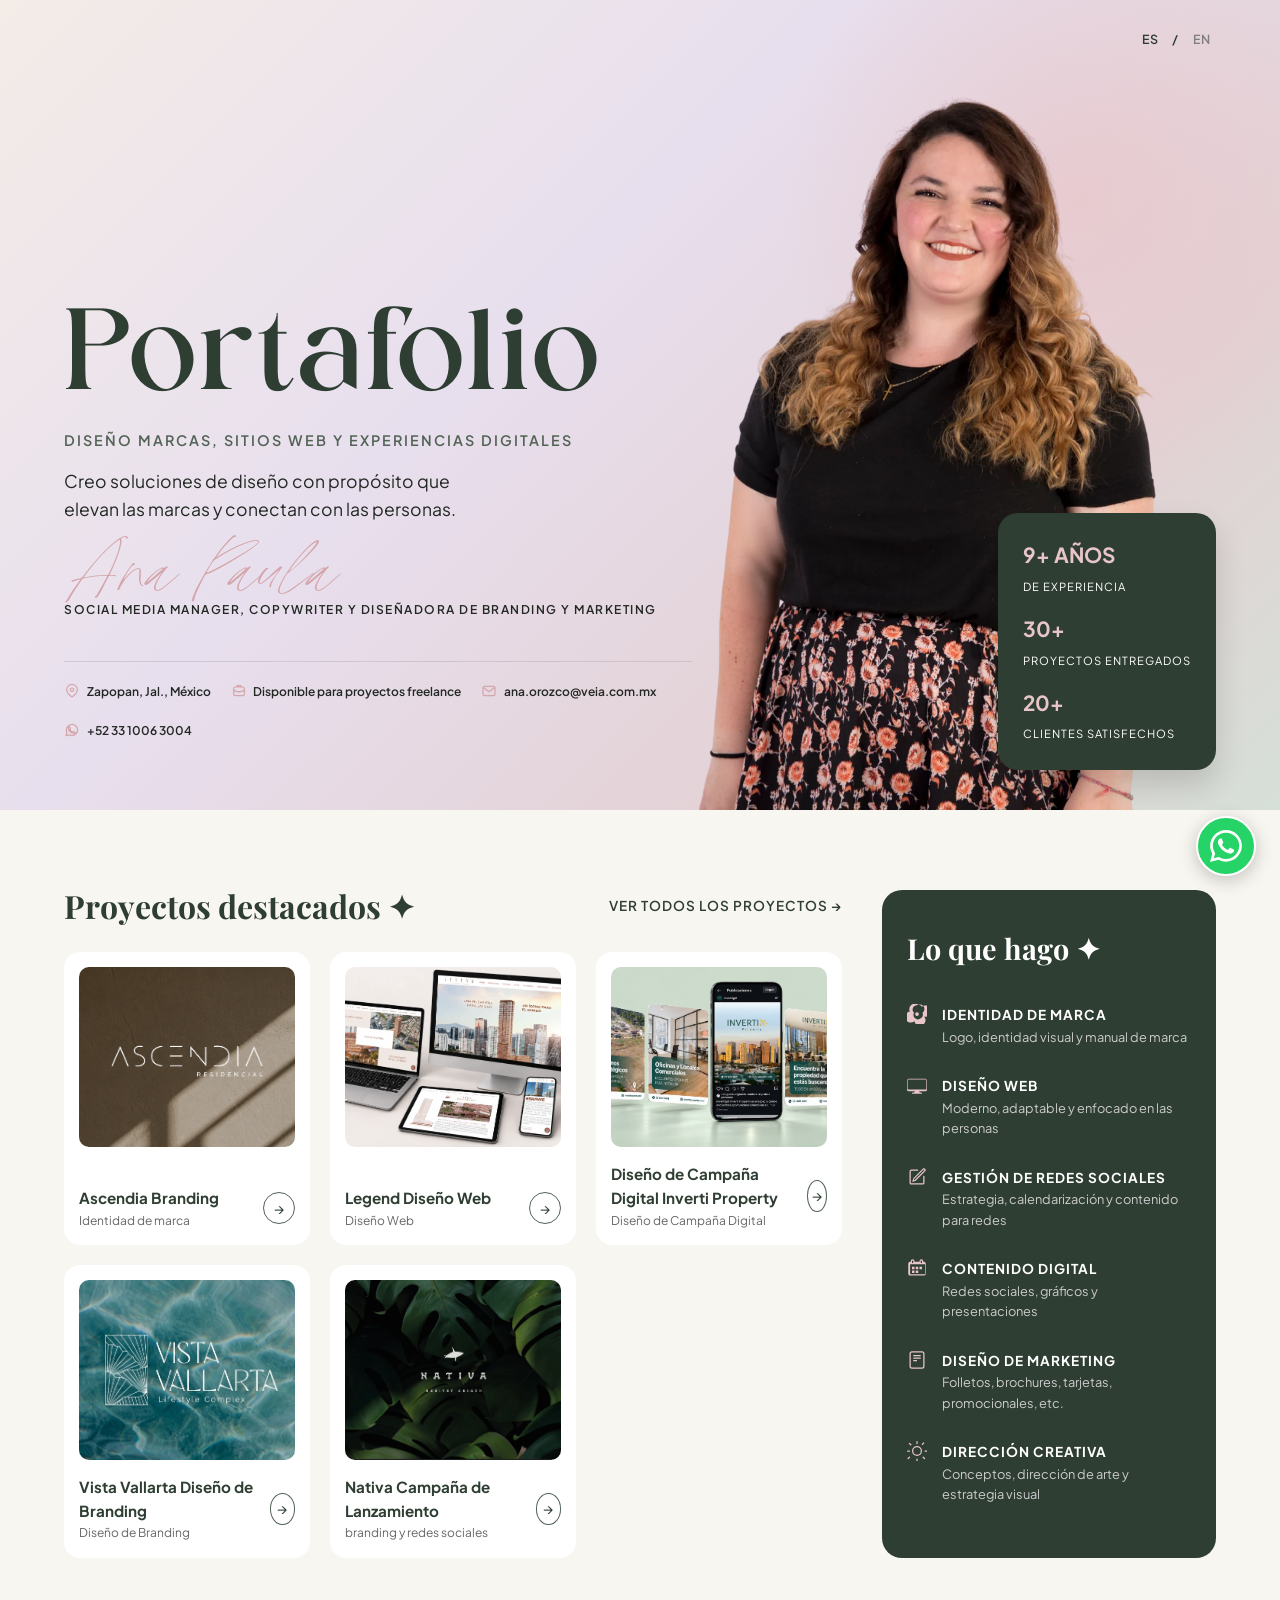
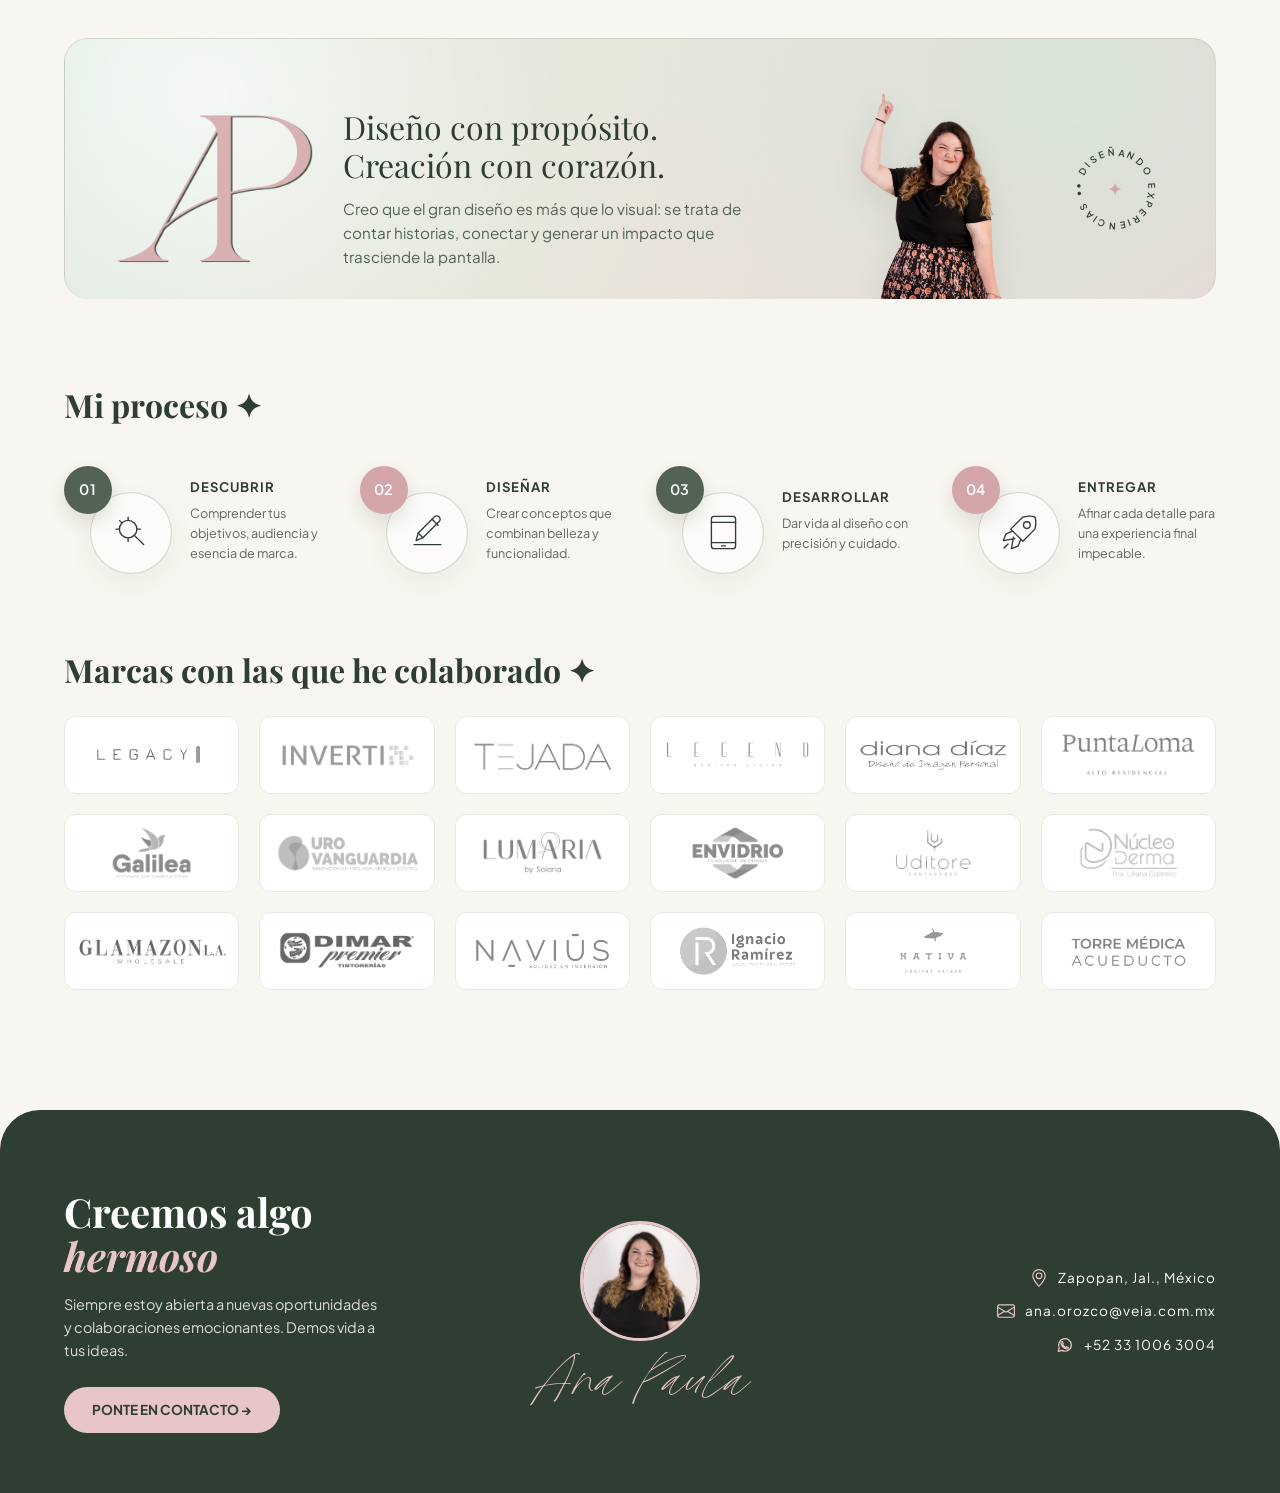
==== index.html @ 2c8c8ef7 "Actualizar caché para restaurar fondo estático del inicio" ====
<!DOCTYPE html>
<html lang="es">
<head>
  <meta charset="UTF-8">
  <meta name="viewport" content="width=device-width, initial-scale=1.0">
  <title>Ana Paula | Portafolio Creativo</title>
  <meta name="description" content="Portafolio de Ana Paula: diseño de marcas, sitios web y experiencias digitales." data-i18n-content="metaDescription">
  <link rel="icon" type="image/png" sizes="64x64" href="AP-favicon.png">
  <link rel="stylesheet" href="style.css?v=hero-static-2">
  <!-- Google Fonts para tipografía elegante -->
  <link rel="preconnect" href="https://fonts.googleapis.com">
  <link rel="preconnect" href="https://fonts.gstatic.com" crossorigin>
  <link href="https://fonts.googleapis.com/css2?family=DM+Serif+Display:ital@0;1&family=Mr+De+Haviland&family=Playfair+Display:ital,wght@0,600;0,700;1,400&family=Plus+Jakarta+Sans:wght@300;400;500;600&display=swap" rel="stylesheet">
</head>
<body>

  <!-- ================= HERO SECTION (Con degradado) ================= -->
  <header class="hero">
    <div class="hero-bg-glow"></div>
    <div class="language-switcher" aria-label="Selector de idioma">
      <button type="button" class="language-button is-active" data-language="es" aria-pressed="true">ES</button>
      <span aria-hidden="true">/</span>
      <button type="button" class="language-button" data-language="en" aria-pressed="false">EN</button>
    </div>
    <div class="container hero-content">
      
      <div class="hero-text">
          <h1 class="main-title" data-i18n="heroTitle">Portafolio</h1>
          <p class="subtitle" data-i18n="heroSubtitle">DISEÑO MARCAS, SITIOS WEB Y EXPERIENCIAS DIGITALES</p>
          <p class="description" data-i18n="heroDescription">Creo soluciones de diseño con propósito que elevan las marcas y conectan con las personas.</p>
        
        <div class="signature-block">
          <span class="signature">Ana Paula</span>
          <span class="role" data-i18n="heroRole">SOCIAL MEDIA MANAGER, COPYWRITER Y DISEÑADORA DE BRANDING Y MARKETING</span>
        </div>

        <div class="hero-info-bar">
          <div>
            <svg class="hero-info-icon" aria-hidden="true" viewBox="0 0 24 24"><path d="M20 10c0 5-8 11-8 11S4 15 4 10a8 8 0 1 1 16 0Z"/><circle cx="12" cy="10" r="2.5"/></svg>
            <span data-i18n="heroLocation">Zapopan, Jal., México</span>
          </div>
          <div>
            <svg class="hero-info-icon" aria-hidden="true" viewBox="0 0 24 24"><path d="M9 6V4h6v2M4 8.5A2.5 2.5 0 0 1 6.5 6h11A2.5 2.5 0 0 1 20 8.5v8a2.5 2.5 0 0 1-2.5 2.5h-11A2.5 2.5 0 0 1 4 16.5v-8Z"/><path d="M4 11c2.4 1.5 5.1 2.2 8 2.2s5.6-.7 8-2.2M10 13h4"/></svg>
            <span data-i18n="heroAvailability">Disponible para proyectos freelance</span>
          </div>
          <div>
            <svg class="hero-info-icon" aria-hidden="true" viewBox="0 0 24 24"><rect x="3" y="5" width="18" height="14" rx="2.5"/><path d="m4 7 8 6 8-6"/></svg>
            <span>ana.orozco@veia.com.mx</span>
          </div>
          <a href="https://wa.me/523310063004" target="_blank" rel="noopener noreferrer" aria-label="WhatsApp: +52 33 1006 3004">
            <svg class="hero-info-icon" aria-hidden="true" viewBox="0 0 24 24"><path d="M20.5 11.7a8.5 8.5 0 0 1-12.6 7.5L3 20.5l1.3-4.8a8.5 8.5 0 1 1 16.2-4Z"/><path d="m8.4 7.3 1.3 2.6-1 1.1a8.1 8.1 0 0 0 4.3 4.3l1.1-1 2.6 1.3c-.4 1.5-1.2 2-2.5 1.7-3.8-.9-6.8-3.9-7.7-7.7-.3-1.3.2-2.1 1.9-2.3Z"/></svg>
            <span>+52 33 1006 3004</span>
          </a>
        </div>
      </div>

      <div class="hero-image-wrapper">
        <!-- Sustituye por tu foto sin fondo en formato PNG -->
        <img src="ana-paula-hero.webp" alt="Ana Paula" class="hero-img" width="1000" height="1218" fetchpriority="high">
        
        <div class="stats-card">
          <div class="stat-item">
            <strong data-i18n="statYears">9+ AÑOS</strong>
            <span data-i18n="statExperience">DE EXPERIENCIA</span>
          </div>
          <div class="stat-item">
            <strong>30+</strong>
            <span data-i18n="statProjects">PROYECTOS ENTREGADOS</span>
          </div>
          <div class="stat-item">
            <strong>20+</strong>
            <span data-i18n="statClients">CLIENTES SATISFECHOS</span>
          </div>
        </div>
      </div>

    </div>
  </header>

  <!-- ================= MAIN CONTENT (Fondo Crema) ================= -->
  <main class="main-content">
    <div class="container">

      <!-- ================= PORTAFOLIO & SERVICIOS ================= -->
      <section class="work-services-section">
        
        <!-- SECCIÓN DE TRABAJOS (2 filas x 3 columnas = 6 proyectos) -->
        <div class="work-column">
          <div class="section-header">
            <h2 class="compact-title" data-i18n="selectedWork">Proyectos destacados ✦</h2>
            <!-- Enlace a página secundaria con todos los proyectos -->
            <a href="proyectos.html" class="view-all" data-i18n="viewAll">VER TODOS LOS PROYECTOS →</a>
          </div>

          <div class="projects-grid">
            <!-- Proyecto 1 -->
            <article class="project-card">
              <div class="project-img"><img src="img/proyectos/ascendia/ascendia-01.webp" alt="Ascendia Residencial: identidad visual" loading="lazy" width="1023" height="1537"></div>
              <div class="project-info">
                <div>
                  <h3 data-i18n="projectTitleAscendia">Ascendia Branding</h3>
                  <p data-i18n="projectBrandIdentity">Identidad de marca</p>
                </div>
                <a href="proyectos.html" class="arrow-btn">→</a>
              </div>
            </article>

            <!-- Proyecto 2 -->
            <article class="project-card">
              <div class="project-img"><img src="img/proyectos/legend/legend-01.webp" alt="Legend: diseño web en computadora, tablet y celular" loading="lazy" width="1672" height="941"></div>
              <div class="project-info">
                <div>
                  <h3 data-i18n="projectTitleLegend">Legend Diseño Web</h3>
                  <p data-i18n="projectWebDesignOnly">Diseño Web</p>
                </div>
                <a href="proyectos.html" class="arrow-btn">→</a>
              </div>
            </article>

            <!-- Proyecto 3 -->
            <article class="project-card">
              <div class="project-img"><img src="img/proyectos/inverti-property/1.png" alt="Campaña digital de Inverti Property" loading="lazy"></div>
              <div class="project-info">
                <div>
                  <h3 data-i18n="projectTitleInverti">Diseño de Campaña Digital Inverti Property</h3>
                  <p data-i18n="projectDigitalCampaign">Diseño de Campaña Digital</p>
                </div>
                <a href="proyectos.html" class="arrow-btn">→</a>
              </div>
            </article>

            <!-- Proyecto 4 -->
            <article class="project-card">
              <div class="project-img"><img src="img/proyectos/vista-vallarta/vista-vallarta-01.webp" alt="Vista Vallarta: logotipo sobre agua turquesa" loading="lazy" width="926" height="1152"></div>
              <div class="project-info">
                <div>
                  <h3 data-i18n="projectTitleVistaVallarta">Vista Vallarta Diseño de Branding</h3>
                  <p data-i18n="projectBrandingDesign">Diseño de Branding</p>
                </div>
                <a href="proyectos.html" class="arrow-btn">→</a>
              </div>
            </article>

            <!-- Proyecto 5 -->
            <article class="project-card"><div class="project-img"><img src="img/proyectos/nativa/nativa-01.webp" alt="Nativa: identidad de marca sobre hojas tropicales" loading="lazy" width="1417" height="804"></div><div class="project-info"><div><h3 data-i18n="projectTitleNativa">Nativa Campaña de Lanzamiento</h3><p data-i18n="projectBrandingSocial">branding y redes sociales</p></div><a href="proyectos.html" class="arrow-btn" aria-label="Ver proyecto Nativa">→</a></div></article>

          </div>
        </div>

        <!-- SECCIÓN WHAT I DO -->
        <aside class="services-column">
          <div class="services-card">
            <h2 data-i18n="whatIDo">Lo que hago ✦</h2>
            <ul>
              <li>
                <svg class="icon" aria-hidden="true" viewBox="0 0 16 16"><path d="M8 0a4.5 4.5 0 0 1 3.88 2.22A4.5 4.5 0 1 1 13.78 10 4.5 4.5 0 1 1 5.9 13.78 4.5 4.5 0 1 1 2.22 5.9 4.5 4.5 0 0 1 8 0m0 1a3.5 3.5 0 0 0-2.37 6.08 3.5 3.5 0 0 0 4.74 4.74A3.5 3.5 0 0 0 12.37 7 3.5 3.5 0 0 0 8 1m0 5.5a1.5 1.5 0 1 1 0 3 1.5 1.5 0 0 1 0-3"/></svg>
                <div>
                  <strong data-i18n="serviceBrandTitle">IDENTIDAD DE MARCA</strong>
                  <p data-i18n="serviceBrandDescription">Logo, identidad visual y manual de marca</p>
                </div>
              </li>
              <li>
                <svg class="icon" aria-hidden="true" viewBox="0 0 16 16"><path d="M0 4.5A1.5 1.5 0 0 1 1.5 3h13A1.5 1.5 0 0 1 16 4.5v7a1.5 1.5 0 0 1-1.5 1.5H9.75l.5 1h1.25a.5.5 0 0 1 0 1h-7a.5.5 0 0 1 0-1h1.25l.5-1H1.5A1.5 1.5 0 0 1 0 11.5zm1-1a.5.5 0 0 0-.5.5v7a.5.5 0 0 0 .5.5h14a.5.5 0 0 0 .5-.5V4a.5.5 0 0 0-.5-.5z"/></svg>
                <div>
                  <strong data-i18n="serviceWebTitle">DISEÑO WEB</strong>
                  <p data-i18n="serviceWebDescription">Moderno, adaptable y enfocado en las personas</p>
                </div>
              </li>
              <li>
                <svg class="icon" aria-hidden="true" viewBox="0 0 16 16"><path d="M13.5 1a1.5 1.5 0 0 1 1.414 2L7 10.914 4.086 11.914 5.086 9 13 1.086A1.5 1.5 0 0 1 13.5 1m0 1a.5.5 0 0 0-.354.146L5.67 9.622l-.333.972.972-.333 7.476-7.476A.5.5 0 0 0 13.5 2M2 3.5A1.5 1.5 0 0 1 3.5 2h5a.5.5 0 0 1 0 1h-5a.5.5 0 0 0-.5.5v9a.5.5 0 0 0 .5.5h9a.5.5 0 0 0 .5-.5v-5a.5.5 0 0 1 1 0v5a1.5 1.5 0 0 1-1.5 1.5h-9A1.5 1.5 0 0 1 2 12.5z"/></svg>
                <div>
                  <strong data-i18n="serviceSocialTitle">GESTIÓN DE REDES SOCIALES</strong>
                  <p data-i18n="serviceSocialDescription">Estrategia, calendarización y contenido para redes</p>
                </div>
              </li>
              <li>
                <svg class="icon" aria-hidden="true" viewBox="0 0 16 16"><path d="M4.502 1a1.5 1.5 0 0 1 1.5 1.5v.5h4v-.5a1.5 1.5 0 0 1 3 0V3h.5a1.5 1.5 0 0 1 1.5 1.5v8a1.5 1.5 0 0 1-1.5 1.5h-11A1.5 1.5 0 0 1 1 12.5v-8A1.5 1.5 0 0 1 2.502 3h.5v-.5A1.5 1.5 0 0 1 4.502 1m0 1a.5.5 0 0 0-.5.5v1a.5.5 0 0 0 1 0v-1a.5.5 0 0 0-.5-.5m7 0a.5.5 0 0 0-.5.5v1a.5.5 0 0 0 1 0v-1a.5.5 0 0 0-.5-.5m-9 3v7.5a.5.5 0 0 0 .5.5h11a.5.5 0 0 0 .5-.5V5zM4 7h2v2H4zm3 0h2v2H7zm3 0h2v2h-2zm-6 3h2v2H4zm3 0h2v2H7z"/></svg>
                <div>
                  <strong data-i18n="serviceContentTitle">CONTENIDO DIGITAL</strong>
                  <p data-i18n="serviceContentDescription">Redes sociales, gráficos y presentaciones</p>
                </div>
              </li>
              <li>
                <svg class="icon" aria-hidden="true" viewBox="0 0 16 16"><path d="M4 1h8a2 2 0 0 1 2 2v10a2 2 0 0 1-2 2H4a2 2 0 0 1-2-2V3a2 2 0 0 1 2-2m0 1a1 1 0 0 0-1 1v10a1 1 0 0 0 1 1h8a1 1 0 0 0 1-1V3a1 1 0 0 0-1-1zm1 2h6v1H5zm0 2h6v1H5zm0 2h3v1H5z"/></svg>
                <div>
                  <strong data-i18n="serviceMarketingTitle">DISEÑO DE MARKETING</strong>
                  <p data-i18n="serviceMarketingDescription">Folletos, brochures, tarjetas, promocionales, etc.</p>
                </div>
              </li>
              <li>
                <svg class="icon" aria-hidden="true" viewBox="0 0 16 16"><path d="M8 0a.5.5 0 0 1 .5.5V2a.5.5 0 0 1-1 0V.5A.5.5 0 0 1 8 0m0 14a.5.5 0 0 1 .5.5V16a.5.5 0 0 1-1 0v-1.5A.5.5 0 0 1 8 14M1.636 1.636a.5.5 0 0 1 .707 0l1.06 1.06a.5.5 0 0 1-.707.708l-1.06-1.06a.5.5 0 0 1 0-.708m10.96 10.96a.5.5 0 0 1 .707 0l1.06 1.061a.5.5 0 0 1-.707.707l-1.06-1.06a.5.5 0 0 1 0-.708M0 8a.5.5 0 0 1 .5-.5H2a.5.5 0 0 1 0 1H.5A.5.5 0 0 1 0 8m14 0a.5.5 0 0 1 .5-.5H16a.5.5 0 0 1 0 1h-1.5A.5.5 0 0 1 14 8M2.343 12.596a.5.5 0 0 1 0 .707l-1.06 1.06a.5.5 0 0 1-.708-.707l1.06-1.06a.5.5 0 0 1 .708 0m11.314-11.314a.5.5 0 0 1 0 .707l-1.06 1.06a.5.5 0 1 1-.708-.707l1.06-1.06a.5.5 0 0 1 .708 0M8 4a4 4 0 1 1 0 8 4 4 0 0 1 0-8m0 1a3 3 0 1 0 0 6 3 3 0 0 0 0-6"/></svg>
                <div>
                  <strong data-i18n="serviceDirectionTitle">DIRECCIÓN CREATIVA</strong>
                  <p data-i18n="serviceDirectionDescription">Conceptos, dirección de arte y estrategia visual</p>
                </div>
              </li>
            </ul>
          </div>
        </aside>

      </section>
<!-- ================= BANNER / PHILOSOPHY SECTION ================= -->
<section class="banner-section">
  <div class="banner-container">
    
    <!-- Monograma AP grande -->
    <div class="banner-monogram">
       <img src="AP.png" alt="AP" width="220" height="180">
    </div>

    <!-- Frase y filosofía -->
    <div class="banner-text">
      <h3 data-i18n-html="bannerTitle">Diseño con propósito.<br>Creación con corazón.</h3>
      <p data-i18n="bannerDescription">Creo que el gran diseño es más que lo visual: se trata de contar historias, conectar y generar un impacto que trasciende la pantalla.</p>
    </div>

    <!-- Foto y sello decorativo -->
    <div class="banner-visual">
      <!-- Puedes usar la misma foto sin fondo del hero o una variante -->
       <img src="ana-paula-banner2.webp" alt="Ana Paula" class="banner-img" width="420" height="512" loading="lazy">
      
      <!-- Sello / Badge decorativo circular -->
      <div class="banner-badge">
        <svg class="stamp-svg" viewBox="0 0 120 120">
          <path id="circlePath" d="M 60, 60 m -40, 0 a 40,40 0 1,1 80,0 a 40,40 0 1,1 -80,0" fill="none"/>
          <text>
            <textPath href="#circlePath" startOffset="0%" textLength="251.2" lengthAdjust="spacing">
               • DISEÑANDO EXPERIENCIAS •
            </textPath>
          </text>
        </svg>
        <span class="badge-center-icon">✦</span>
      </div>
    </div>

  </div>
</section>
      <!-- ================= MY PROCESS ================= -->
      <section class="process-section" id="proceso">
        <h2 data-i18n="processTitle">Mi proceso ✦</h2>
        <div class="process-grid">
          <div class="process-step">
            <div class="step-visual">
              <span class="step-num">01</span>
              <span class="step-icon" aria-hidden="true">
                <svg viewBox="0 0 64 64"><circle cx="27" cy="27" r="13"/><path d="m37 37 13 13M27 9v5M27 40v5M9 27h5M40 27h5M14.3 14.3l3.6 3.6M36.1 36.1l3.6 3.6"/></svg>
              </span>
            </div>
            <div class="step-copy">
              <strong data-i18n="processDiscoverTitle">DESCUBRIR</strong>
              <p data-i18n="processDiscoverDescription">Comprender tus objetivos, audiencia y esencia de marca.</p>
            </div>
          </div>
          <div class="process-step">
            <div class="step-visual">
              <span class="step-num">02</span>
              <span class="step-icon" aria-hidden="true">
                <svg viewBox="0 0 64 64"><path d="m15 44 3.2-11.2L42.4 8.6a4.8 4.8 0 0 1 6.8 0l.2.2a4.8 4.8 0 0 1 0 6.8L25.2 39.8 15 44Z"/><path d="m38.8 12.2 9 9M18.2 32.8l7 7M12 50h40"/></svg>
              </span>
            </div>
            <div class="step-copy">
              <strong data-i18n="processDesignTitle">DISEÑAR</strong>
              <p data-i18n="processDesignDescription">Crear conceptos que combinan belleza y funcionalidad.</p>
            </div>
          </div>
          <div class="process-step">
            <div class="step-visual">
              <span class="step-num">03</span>
              <span class="step-icon" aria-hidden="true">
                <svg viewBox="0 0 64 64"><rect x="14" y="8" width="36" height="48" rx="4"/><path d="M14 17h36M14 47h36M29 52h6"/></svg>
              </span>
            </div>
            <div class="step-copy">
              <strong data-i18n="processDevelopTitle">DESARROLLAR</strong>
              <p data-i18n="processDevelopDescription">Dar vida al diseño con precisión y cuidado.</p>
            </div>
          </div>
          <div class="process-step">
            <div class="step-visual">
              <span class="step-num">04</span>
              <span class="step-icon" aria-hidden="true">
                <svg viewBox="0 0 64 64"><path d="M37 9c9-2 16-1 18 0 1 3 2 10 0 18L37 45 19 27 37 9Z"/><circle cx="43" cy="21" r="5"/><path d="m22 30-10 4-4 10 17-3M34 42l-4 10-10 4 3-17M15 49l-6 6"/></svg>
              </span>
            </div>
            <div class="step-copy">
              <strong data-i18n="processDeliverTitle">ENTREGAR</strong>
              <p data-i18n="processDeliverDescription">Afinar cada detalle para una experiencia final impecable.</p>
            </div>
          </div>
        </div>
      </section>

      <!-- ================= MARCAS COLABORADORAS (Logos reales) ================= -->
      <section class="brands-section">
        <h2 class="compact-title" data-i18n="brandsTitle">Marcas con las que he colaborado ✦</h2>
        <div class="brands-grid">
          <div class="brand-item"><img src="brands/legacy.png" alt="Legacy" loading="lazy" width="966" height="260"></div>
          <div class="brand-item"><img src="brands/inverti.png" alt="Inverti" loading="lazy" width="792" height="188"></div>
          <div class="brand-item"><img src="brands/tejada.png" alt="Tejada" loading="lazy" width="664" height="225"></div>
          <div class="brand-item"><img src="brands/legend.png" alt="LEGEND Horizon Living" loading="lazy" width="1000" height="200"></div>
          <div class="brand-item"><img src="brands/diana-diaz.png" alt="Diana Díaz - Diseño de Imagen Personal" loading="lazy" width="987" height="260"></div>
          <div class="brand-item"><img src="brands/puntaloma.png" alt="PuntaLoma Alto Residencial" loading="lazy" width="744" height="260"></div>
          <div class="brand-item"><img src="brands/galilea.png" alt="Galilea - Acciones que cambian vidas" loading="lazy" width="392" height="260"></div>
          <div class="brand-item"><img src="brands/uro-vanguardia.png" alt="URO Vanguardía - Innovación en Urología" loading="lazy" width="721" height="233"></div>
          <div class="brand-item"><img src="brands/lumaria.png" alt="LUMARIA by Solaria" loading="lazy" width="609" height="260"></div>
          <div class="brand-item"><img src="brands/envidrio.png" alt="Envidrio - Tu solución en envases" loading="lazy" width="438" height="260"></div>
          <div class="brand-item"><img src="brands/uditore.png" alt="Uditore Contadores" loading="lazy" width="404" height="260"></div>
          <div class="brand-item"><img src="brands/nucleo-derma.png" alt="Núcleo Derma - Dra. Liliana Guerrero" loading="lazy" width="481" height="260"></div>
          <div class="brand-item"><img src="brands/glamazon-la.png" alt="Glamazon L.A. Wholesale" loading="lazy" width="371" height="82"></div>
          <div class="brand-item"><img src="brands/dimar-premier.png" alt="Dimar Premier Tintorerías" loading="lazy" width="713" height="260"></div>
          <div class="brand-item"><img src="brands/navius.png" alt="Navius" loading="lazy" width="1000" height="401"></div>
          <div class="brand-item"><img src="brands/ignacio-ramirez.png" alt="Ignacio Ramírez — Consultor en Real Estate" loading="lazy" width="2048" height="873"></div>
          <div class="brand-item"><img src="brands/nativa.png" alt="Nativa — Hábitat Origen" loading="lazy" width="2048" height="1379"></div>
          <div class="brand-item"><img src="brands/torre-medica-acueducto.png" alt="Torre Médica Acueducto" loading="lazy" width="1890" height="698"></div>
        </div>
      </section>

    </div>
  </main>

  <!-- ================= FOOTER / CONTACTO ================= -->
  <footer class="footer">
    <div class="container footer-content">
      <div class="footer-cta">
        <h2 data-i18n-html="footerTitle">Creemos algo<br><span>hermoso</span></h2>
        <p data-i18n="footerDescription">Siempre estoy abierta a nuevas oportunidades y colaboraciones emocionantes. Demos vida a tus ideas.</p>
        <a href="https://wa.me/523310063004" class="btn-pink" data-i18n="contactButton" target="_blank" rel="noopener noreferrer">PONTE EN CONTACTO →</a>
      </div>

      <div class="footer-center">
        <div class="badge-wrapper">
          <img src="ana-paula-avatar2.webp" alt="Ana Paula" class="avatar-footer" width="240" height="240" loading="lazy">
        </div>
        <p class="signature-footer">Ana Paula</p>
      </div>

            <div class="footer-info"><p class="info-item"><svg xmlns="http://www.w3.org/2000/svg" width="16" height="16" fill="currentColor" viewBox="0 0 16 16">
  <path d="M12.166 8.94c-.524 1.062-1.234 2.12-1.96 3.07A32 32 0 0 1 8 14.58a32 32 0 0 1-2.206-2.57c-.726-.95-1.436-2.008-1.96-3.07C3.304 7.867 3 6.862 3 6a5 5 0 0 1 10 0c0 .862-.305 1.867-.834 2.94M8 16s6-5.686 6-10A6 6 0 0 0 2 6c0 4.314 6 10 6 10"/>
  <path d="M8 8a2 2 0 1 1 0-4 2 2 0 0 1 0 4m0 1a3 3 0 1 0 0-6 3 3 0 0 0 0 6"/>
</svg><span data-i18n="footerLocation">Zapopan, Jal., México</span></p><a class="info-item" href="mailto:ana.orozco@veia.com.mx"><svg xmlns="http://www.w3.org/2000/svg" width="16" height="16" fill="currentColor" viewBox="0 0 16 16">
  <path d="M0 4a2 2 0 0 1 2-2h12a2 2 0 0 1 2 2v8a2 2 0 0 1-2 2H2a2 2 0 0 1-2-2zm2-1a1 1 0 0 0-1 1v.217l7 4.2 7-4.2V4a1 1 0 0 0-1-1zm13 2.383-4.708 2.825L15 11.105zm-.034 6.876-5.64-3.471L8 9.583l-1.326-.795-5.64 3.47A1 1 0 0 0 2 13h12a1 1 0 0 0 .966-.741M1 11.105l4.708-2.897L1 5.383z"/>
</svg><span>ana.orozco@veia.com.mx</span></a><a class="info-item" href="https://wa.me/523310063004" target="_blank" rel="noopener" aria-label="WhatsApp: +52 33 1006 3004"><svg xmlns="http://www.w3.org/2000/svg" width="18" height="18" viewBox="0 0 24 24" fill="none" stroke="currentColor" stroke-width="1.6" stroke-linecap="round" stroke-linejoin="round" aria-hidden="true" focusable="false"><path d="M20.5 11.7a8.5 8.5 0 0 1-12.6 7.5L3 20.5l1.3-4.8a8.5 8.5 0 1 1 16.2-4Z"/><path d="m8.4 7.3 1.3 2.6-1 1.1a8.1 8.1 0 0 0 4.3 4.3l1.1-1 2.6 1.3c-.4 1.5-1.2 2-2.5 1.7-3.8-.9-6.8-3.9-7.7-7.7-.3-1.3.2-2.1 1.9-2.3Z"/></svg><span>+52 33 1006 3004</span></a></div>
    </div>
  </footer>

  <a class="whatsapp-float" id="whatsapp-float" href="https://wa.me/523310063004" target="_blank" rel="noopener noreferrer" aria-label="WhatsApp: +52 33 1006 3004" title="WhatsApp: +52 33 1006 3004">
    <img src="icons/whatsapp.svg" width="32" height="32" alt="" aria-hidden="true">
  </a>

  <script src="script.js?v=nativa-2"></script>
</body>
</html>
---- style.css ----
@font-face {
  font-family: 'Cralika';
  src: url('fonts/cralika.otf') format('opentype');
  font-style: normal;
  font-weight: 400;
  font-display: swap;
}

@font-face {
  font-family: 'NathingStill';
  src: url('fonts/NathingStill-Regular-BF6a75776225450.ttf') format('truetype');
  font-style: normal;
  font-weight: 400;
  font-display: swap;
}

:root {
  --bg-cream: #F8F6F0;
  --olive-dark: #2F3E33;
  --olive-sage: #526356;
  --pink-dusty: #E8C5C8;
  --pink-accent: #D4A5A9;
  --text-dark: #232824;
  --white: #FFFFFF;
  --font-serif: 'Playfair Display', serif;
  --font-display: 'DM Serif Display', serif;
  --font-signature: 'NathingStill', cursive;
  --font-sans: 'Plus Jakarta Sans', sans-serif;
}

* {
  box-sizing: border-box;
  margin: 0;
  padding: 0;
}

body {
  font-family: var(--font-sans);
  background-color: var(--bg-cream);
  color: var(--text-dark);
  line-height: 1.6;
  overflow-x: hidden;
}

.container {
  max-width: 1280px;
  margin: 0 auto;
  padding: 0 5%;
}

/* ================= HERO DEGRADADO ================= */
.hero {
  position: relative;
  min-height: 90vh;
  display: flex;
  align-items: stretch;
  padding: 60px 0 0 0;
  overflow: hidden;
  background: linear-gradient(135deg, #F3ECE7 0%, #E8DFEE 40%, #E3D1D4 75%, #D6DFD8 100%);
}

.hero-bg-glow {
  position: absolute;
  top: -100px;
  right: -100px;
  width: 600px;
  height: 600px;
  background: radial-gradient(circle, rgba(232, 197, 200, 0.7) 0%, rgba(255,255,255,0) 70%);
  z-index: 1;
}

.hero-content {
  position: relative;
  z-index: 2;
  display: grid;
  grid-template-columns: 1.2fr 1fr;
  align-items: stretch;
  width: 100%;
  height: 100%;
}

.hero-text {
  align-self: flex-end;
  padding-bottom: 40px;
}

.main-title {
  letter-spacing: 0.04em;
  font-family: 'Cralika', serif;
  font-size: clamp(4rem, 9vw, 8rem);
  font-weight: 400;
  color: var(--olive-dark);
  line-height: 0.9;
  margin-bottom: 20px;
}

.subtitle {
  font-weight: 600;
  letter-spacing: 2px;
  color: var(--olive-sage);
  margin-bottom: 15px;
  font-size: 0.9rem;
}

.description {
  max-width: 420px;
  font-size: 1.1rem;
  margin-bottom: 30px;
}

.signature-block {
  margin-bottom: 40px;
}

.signature {
  font-family: var(--font-signature);
  font-size: 4rem;
  font-weight: 400;
  line-height: 0.65;
  color: var(--pink-accent);
  display: block;
}

.role {
  font-size: 0.75rem;
  letter-spacing: 1.5px;
  font-weight: 600;
}

.hero-info-bar {
  display: flex;
  flex-wrap: wrap;
  gap: 20px;
  font-size: 0.75rem;
  font-weight: 600;
  border-top: 1px solid rgba(0,0,0,0.1);
  padding-top: 20px;
  margin-bottom: 30px;
}

.hero-info-bar > div,
.hero-info-bar > a {
  display: inline-flex;
  align-items: center;
  gap: 0.42rem;
}

.hero-info-bar > a {
  color: inherit;
  text-decoration: none;
  white-space: nowrap;
}

.hero-info-bar > a:hover {
  text-decoration: underline;
  text-underline-offset: 3px;
}

.hero-info-icon {
  width: 1rem;
  height: 1rem;
  flex: 0 0 1rem;
  fill: none;
  stroke: var(--pink-accent);
  stroke-width: 1.8;
  stroke-linecap: round;
  stroke-linejoin: round;
}

.hero-image-wrapper {
  position: relative;
  display: flex;
  justify-content: center;
  height: calc(90vh - 60px);
}

.hero-img {
  width: 100%;
  height: 100%;
  object-fit: cover;
  object-position: center;
  display: block;
  z-index: 2;
}

.stats-card {
  position: absolute;
  right: 0;
  bottom: 40px;
  background-color: var(--olive-dark);
  color: var(--white);
  padding: 25px;
  border-radius: 20px;
  z-index: 3;
  display: flex;
  flex-direction: column;
  gap: 15px;
  box-shadow: 0 15px 30px rgba(0,0,0,0.15);
}

.stat-item strong {
  display: block;
  font-size: 1.3rem;
  color: var(--pink-dusty);
}

.stat-item span {
  font-size: 0.7rem;
  letter-spacing: 1px;
}

/* ================= MAIN CONTENT & SECTIONS ================= */
.main-content {
  padding: 80px 0;
}

.section-header {
  display: flex;
  justify-content: space-between;
  align-items: center;
  margin-bottom: 30px;
}

h2 {
  font-family: var(--font-serif);
  font-size: 2rem;
  color: var(--olive-dark);
}

.compact-title {
  line-height: 1;
}

.view-all {
  text-decoration: none;
  font-weight: 600;
  font-size: 0.85rem;
  color: var(--olive-dark);
  letter-spacing: 1px;
}

/* ================= PROJECTS GRID (6 EN 2 FILAS) ================= */
.work-services-section {
  display: grid;
  grid-template-columns: 2.8fr 1.2fr;
  gap: 40px;
  margin-bottom: 80px;
}

.projects-grid {
  display: grid;
  grid-template-columns: repeat(3, 1fr);
  gap: 20px;
}

.project-card {
  background: var(--white);
  border-radius: 16px;
  overflow: hidden;
  padding: 15px;
  display: flex;
  flex-direction: column;
  justify-content: space-between;
  transition: transform 0.3s ease, box-shadow 0.3s ease;
}

.project-card:hover {
  transform: translateY(-5px);
  box-shadow: 0 10px 25px rgba(0,0,0,0.06);
}

.project-img {
  width: 100%;
  height: 180px;
  background-color: var(--pink-dusty);
  border-radius: 10px;
  overflow: hidden;
  margin-bottom: 15px;
}

.project-img img {
  width: 100%;
  height: 100%;
  object-fit: cover;
}

.project-info {
  display: flex;
  justify-content: space-between;
  align-items: center;
}

.project-info h3 {
  font-size: 0.95rem;
  font-weight: 700;
  color: var(--olive-dark);
}

.project-info p {
  font-size: 0.75rem;
  color: #666;
}

.arrow-btn {
  display: flex;
  align-items: center;
  justify-content: center;
  width: 32px;
  height: 32px;
  border-radius: 50%;
  border: 1px solid var(--olive-sage);
  color: var(--olive-dark);
  text-decoration: none;
  font-size: 0.9rem;
}

/* ================= WHAT I DO (SIDEBAR) ================= */
.services-card {
  background-color: var(--olive-dark);
  color: var(--white);
  padding: 35px 25px;
  border-radius: 20px;
  height: 100%;
}

.services-card h2 {
  color: var(--white);
  margin-bottom: 30px;
  font-size: 1.8rem;
}

.services-card ul {
  list-style: none;
  display: flex;
  flex-direction: column;
  gap: 25px;
}

.services-card li {
  display: flex;
  gap: 15px;
  align-items: flex-start;
}

.services-card .icon {
  color: var(--pink-dusty);
  fill: currentColor;
  width: 1.25rem;
  height: 1.25rem;
  flex: 0 0 1.25rem;
  margin-top: 0.2rem;
}

.services-card strong {
  font-size: 0.85rem;
  letter-spacing: 1px;
}

.services-card p {
  font-size: 0.8rem;
  color: #CCC;
}

/* ================= MY PROCESS ================= */
.process-section {
  margin-bottom: 80px;
}

.process-grid {
  display: grid;
  grid-template-columns: repeat(4, 1fr);
  gap: clamp(18px, 2.5vw, 42px);
  margin-top: 36px;
  position: relative;
}

.process-step {
  position: relative;
  z-index: 1;
  display: grid;
  grid-template-columns: 112px 1fr;
  align-items: center;
  min-width: 0;
}

.step-visual {
  position: relative;
  width: 108px;
  height: 108px;
}

.step-num {
  position: absolute;
  top: 0;
  left: 0;
  z-index: 2;
  display: grid;
  place-items: center;
  width: 48px;
  height: 48px;
  border-radius: 50%;
  background: var(--olive-sage);
  box-shadow: 0 8px 18px rgba(47, 62, 51, 0.14);
  color: var(--white);
  font-family: var(--font-sans);
  font-size: 0.9rem;
  font-weight: 600;
  letter-spacing: 0.04em;
}

.process-step:nth-child(even) .step-num {
  background: var(--pink-accent);
}

.step-icon {
  position: absolute;
  right: 0;
  bottom: 0;
  display: grid;
  place-items: center;
  width: 82px;
  height: 82px;
  border: 1px solid rgba(82, 99, 86, 0.24);
  border-radius: 50%;
  background: rgba(255, 255, 255, 0.58);
  box-shadow: 0 10px 28px rgba(47, 62, 51, 0.06);
}

.step-icon svg {
  width: 43px;
  height: 43px;
  fill: none;
  stroke: var(--olive-dark);
  stroke-width: 2;
  stroke-linecap: round;
  stroke-linejoin: round;
}

.step-copy {
  padding-left: 14px;
}

.step-copy strong {
  display: block;
  margin-bottom: 7px;
  font-size: 0.82rem;
  color: var(--olive-dark);
  letter-spacing: 0.08em;
}

.step-copy p {
  font-size: 0.79rem;
  color: #666;
  line-height: 1.55;
}

/* ================= MARCAS COLABORADORAS ================= */
.brands-section {
  margin-bottom: 40px;
}

.brands-grid {
  display: grid;
  grid-template-columns: repeat(6, 1fr);
  gap: 20px;
  margin-top: 30px;
}

.brand-item {
  background: var(--white);
  height: 78px;
  border-radius: 12px;
  display: flex;
  align-items: center;
  justify-content: center;
  padding: 10px;
  border: 1px solid #EBE9E1;
}

.brand-item img {
  max-width: 100%;
  max-height: 100%;
  object-fit: contain;
  filter: grayscale(100%);
  opacity: 0.6;
  transition: all 0.3s ease;
}

.brand-item:hover img {
  filter: grayscale(0%);
  opacity: 1;
}

/* ================= FOOTER ================= */
.footer {
  background-color: var(--olive-dark);
  color: var(--white);
  padding: 80px 0 60px 0;
  border-top-left-radius: 40px;
  border-top-right-radius: 40px;
}

.footer-content {
  display: grid;
  grid-template-columns: 1fr 1fr 1fr;
  align-items: center;
  gap: 40px;
}

.footer-cta h2 {
  color: var(--white);
  font-size: 2.5rem;
  line-height: 1.1;
  margin-bottom: 15px;
}

.footer-cta h2 span {
  font-style: italic;
  color: var(--pink-dusty);
}

.footer-cta p {
  font-size: 0.9rem;
  color: #DDD;
  margin-bottom: 25px;
  max-width: 320px;
}

.btn-pink {
  display: inline-block;
  background-color: var(--pink-dusty);
  color: var(--olive-dark);
  padding: 12px 28px;
  border-radius: 30px;
  text-decoration: none;
  font-weight: 700;
  font-size: 0.85rem;
  transition: transform 0.2s ease;
}

.btn-pink:hover {
  transform: scale(1.05);
}

.footer-center {
  text-align: center;
}

.avatar-footer {
  width: 120px;
  height: 120px;
  border-radius: 50%;
  object-fit: cover;
  border: 3px solid var(--pink-dusty);
  margin-bottom: 15px;
}

.signature-footer {
  font-family: var(--font-signature);
  font-size: 3.2rem;
  font-weight: 400;
  line-height: 0.75;
  color: var(--pink-dusty);
}

.footer-info {
  display: flex;
  flex-direction: column;
  gap: 12px;
  font-size: 0.85rem;
  text-align: right;
  letter-spacing: 1px;
}

.footer-info .info-item {
  display: flex;
  align-items: center;
  justify-content: flex-end;
  gap: 10px;
  color: var(--white);
  text-decoration: none;
  transition: color 0.2s ease, transform 0.2s ease;
}

.footer-info a.info-item:hover {
  color: var(--pink-dusty);
  transform: translateX(-3px);
}

.footer-info .info-item svg {
  width: 18px;
  height: 18px;
  flex-shrink: 0;
  color: var(--pink-dusty);
}

.reveal-on-scroll {
  opacity: 0;
  transform: translateY(20px);
  transition: opacity 0.5s ease, transform 0.5s ease;
}

.reveal-on-scroll.is-visible {
  opacity: 1;
  transform: translateY(0);
}

@media (prefers-reduced-motion: reduce) {
  *,
  *::before,
  *::after {
    scroll-behavior: auto !important;
    animation-duration: 0.01ms !important;
    animation-iteration-count: 1 !important;
    transition-duration: 0.01ms !important;
  }
}

.language-switcher {
  position: absolute;
  z-index: 4;
  top: 24px;
  right: 5%;
  display: flex;
  align-items: center;
  gap: 0.45rem;
  color: var(--olive-dark);
  font-size: 0.78rem;
  font-weight: 600;
  letter-spacing: 0.1em;
}

.language-button {
  appearance: none;
  border: 0;
  background: transparent;
  color: inherit;
  cursor: pointer;
  font: inherit;
  opacity: 0.55;
  padding: 0.4rem;
}

.language-button.is-active,
.language-button:hover {
  opacity: 1;
  color: var(--olive-dark);
}

a:focus-visible,
button:focus-visible {
  outline: 3px solid var(--pink-accent);
  outline-offset: 3px;
}

/* ================= MEDIA QUERIES (RESPONSIVO) ================= */
@media (max-width: 1024px) {
  .work-services-section {
    grid-template-columns: 1fr;
  }
  .projects-grid {
    grid-template-columns: repeat(2, 1fr);
  }
  .brands-grid {
    grid-template-columns: repeat(4, 1fr);
  }
  .footer-content {
    grid-template-columns: 1fr;
    text-align: center;
  }
  .footer-info {
    text-align: center;
  }
  .footer-info .info-item {
    justify-content: center;
  }
}

@media (max-width: 768px) {
  .hero {
    padding-top: 90px;
    background-image:
      url("ana-paula-hero.webp"),
      linear-gradient(135deg, #F3ECE7 0%, #E8DFEE 40%, #E3D1D4 75%, #D6DFD8 100%);
    background-repeat: no-repeat, no-repeat;
    background-position: calc(100% + 17vw) bottom, center;
    /* 25% más amplia que en la versión móvil anterior. */
    background-size: 72.5% auto, cover;
  }

  .language-switcher {
    top: 14px;
    right: 4%;
  }
  .hero-content {
    grid-template-columns: 1fr;
    grid-template-rows: auto auto auto auto auto minmax(230px, 1fr);
    height: auto;
    min-height: calc(90vh - 90px);
  }
  .hero-text {
    display: contents;
  }
  .hero-image-wrapper {
    display: contents;
  }
  .main-title {
    grid-column: 1 / -1;
    grid-row: 1;
    align-self: start;
    text-align: left;
    font-size: clamp(3.5rem, 16.1vw, 5.6rem);
    margin-bottom: 0;
  }
  .hero-img {
    display: none;
  }
  .subtitle {
    grid-column: 1 / -1;
    grid-row: 2;
    margin-top: 24px;
  }
  .description {
    grid-column: 1 / -1;
    grid-row: 3;
    font-size: 1rem;
  }
  .signature-block {
    grid-column: 1 / -1;
    grid-row: 4;
  }
  .hero-info-bar {
    grid-column: 1 / -1;
    grid-row: 5;
  }
  .stats-card {
    grid-column: 1 / -1;
    grid-row: 6;
    position: relative;
    display: grid;
    grid-template-columns: repeat(2, minmax(0, 1fr));
    grid-auto-rows: auto;
    align-items: start;
    isolation: isolate;
    background: transparent;
    box-shadow: none;
    margin-top: 20px;
    width: calc(100% + 5vw);
    min-height: 230px;
    margin-left: -5vw;
    padding: 24px;
    border-radius: 0;
    align-self: stretch;
  }
  .stats-card::before {
    content: "";
    position: absolute;
    z-index: -1;
    inset: 0 auto -40px 0;
    width: 50%;
    border-radius: 0 20px 20px 0;
    background: var(--olive-dark);
  }
  .stats-card .stat-item {
    grid-column: 1;
  }
  .stats-card .stat-item strong,
  .stats-card .stat-item span {
    text-shadow: 0 1px 8px rgba(47, 62, 51, 0.22);
  }
  .projects-grid, .process-grid {
    grid-template-columns: 1fr;
  }
  .brands-grid {
    grid-template-columns: repeat(2, 1fr);
  }
  .brand-item img {
    filter: none;
    opacity: 1;
  }
}
/* ================= BANNER / PHILOSOPHY SECTION ================= */
.banner-section {
  background:
    radial-gradient(circle at 12% 20%, rgba(255, 255, 255, 0.68) 0, rgba(255, 255, 255, 0) 34%),
    radial-gradient(circle at 88% 18%, rgba(214, 229, 217, 0.9) 0, rgba(214, 229, 217, 0) 44%),
    linear-gradient(115deg, #dceadf 0%, #e8e7dc 45%, #eed4d7 100%);
  border-radius: 24px;
  margin-bottom: 80px;
  overflow: hidden;
  border: 1px solid rgba(82, 99, 86, 0.15);
  border-bottom: none;
}

.banner-container {
  display: grid;
  grid-template-columns: 0.8fr 1.8fr 1.4fr;
  align-items: center;
  gap: 30px;
  padding: 40px 50px 0 50px;
  position: relative;
}

/* Monograma AP */
.banner-monogram img {
  width: min(100%, 220px);
  height: auto;
  max-height: 180px;
  object-fit: contain;
  color: var(--olive-dark);
  line-height: 0.8;
  opacity: 0.85;
  display: block;
}

/* Texto de la filosofía */
.banner-text h3 {
  font-family: var(--font-serif);
  font-size: clamp(1.5rem, 2.5vw, 2.2rem);
  color: var(--olive-dark);
  line-height: 1.2;
  margin-bottom: 12px;
  font-weight: 400;
  text-shadow: 0 1px 0 rgba(255,255,255,0.38);
}

.banner-text p {
  font-size: 0.95rem;
  color: var(--olive-sage);
  max-width: 420px;
  line-height: 1.6;
}

/* Contenedor visual (Foto + Sello) */
.banner-visual {
  display: flex;
  align-items: center;
  justify-content: flex-end;
  position: relative;
  gap: 15px;
  align-self: end;
}

.banner-img {
  height: 220px;
  width: auto;
  object-fit: contain;
  /* Ligera sombra inferior para despegarla del fondo */
  filter: drop-shadow(0 10px 15px rgba(0,0,0,0.08));
  display: block;
}

/* Sello circular con SVG */
.banner-badge {
  position: relative;
  width: 100px;
  height: 100px;
  display: flex;
  align-items: center;
  justify-content: center;
  flex-shrink: 0;
}

.stamp-svg {
  width: 100%;
  height: 100%;
  animation: rotateBadge 20s linear infinite;
}

.stamp-svg text {
  font-family: var(--font-sans);
  font-size: 11px;
  font-weight: 600;
  fill: var(--olive-dark);
  letter-spacing: 1.5px;
}

.badge-center-icon {
  position: absolute;
  font-size: 1.2rem;
  color: var(--pink-accent);
}

/* Animación de giro lento para el sello decorativo */
@keyframes rotateBadge {
  from { transform: rotate(0deg); }
  to { transform: rotate(360deg); }
}

/* ================= RESPONSIVO (TABLET & MÓVIL) ================= */
@media (max-width: 900px) {
  .banner-container {
    grid-template-columns: 1fr;
    text-align: center;
    padding: 35px 25px 0 25px;
  }

  .banner-text p {
    margin: 0 auto;
  }

  .banner-visual {
    justify-content: center;
    margin-top: 10px;
  }

  .banner-monogram img {
    width: min(100%, 220px);
    max-height: 160px;
    margin-inline: auto;
  }
}

@media (max-width: 1180px) and (min-width: 769px) {
  .process-grid {
    grid-template-columns: repeat(2, 1fr);
    row-gap: 36px;
  }

}

@media (max-width: 768px) {
  .process-step {
    grid-template-columns: 108px 1fr;
  }
}

/* ================= WHATSAPP FLOTANTE ================= */
.whatsapp-float {
  position: fixed;
  right: calc(24px + env(safe-area-inset-right, 0px));
  bottom: calc(24px + env(safe-area-inset-bottom, 0px));
  z-index: 1000;
  display: grid;
  place-items: center;
  width: 60px;
  height: 60px;
  border: 2px solid #fff;
  border-radius: 50%;
  background: #25D366;
  color: #fff;
  box-shadow: 0 4px 18px rgba(0, 0, 0, 0.22);
  text-decoration: none;
  transition: background-color 0.2s, box-shadow 0.2s;
}
.whatsapp-float img {
  display: block;
  width: 32px;
  height: 32px;
}
.whatsapp-float:hover {
  background: #1ebe5d;
  box-shadow: 0 6px 22px rgba(0, 0, 0, 0.28);
}
.whatsapp-float:focus-visible {
  outline: 3px solid var(--olive-dark);
  outline-offset: 4px;
}
@media (max-width: 600px) {
  .whatsapp-float {
    right: calc(16px + env(safe-area-inset-right, 0px));
    bottom: calc(16px + env(safe-area-inset-bottom, 0px));
    width: 56px;
    height: 56px;
  }
}
@media (prefers-reduced-motion: reduce) {
  .whatsapp-float { transition: none; }
}
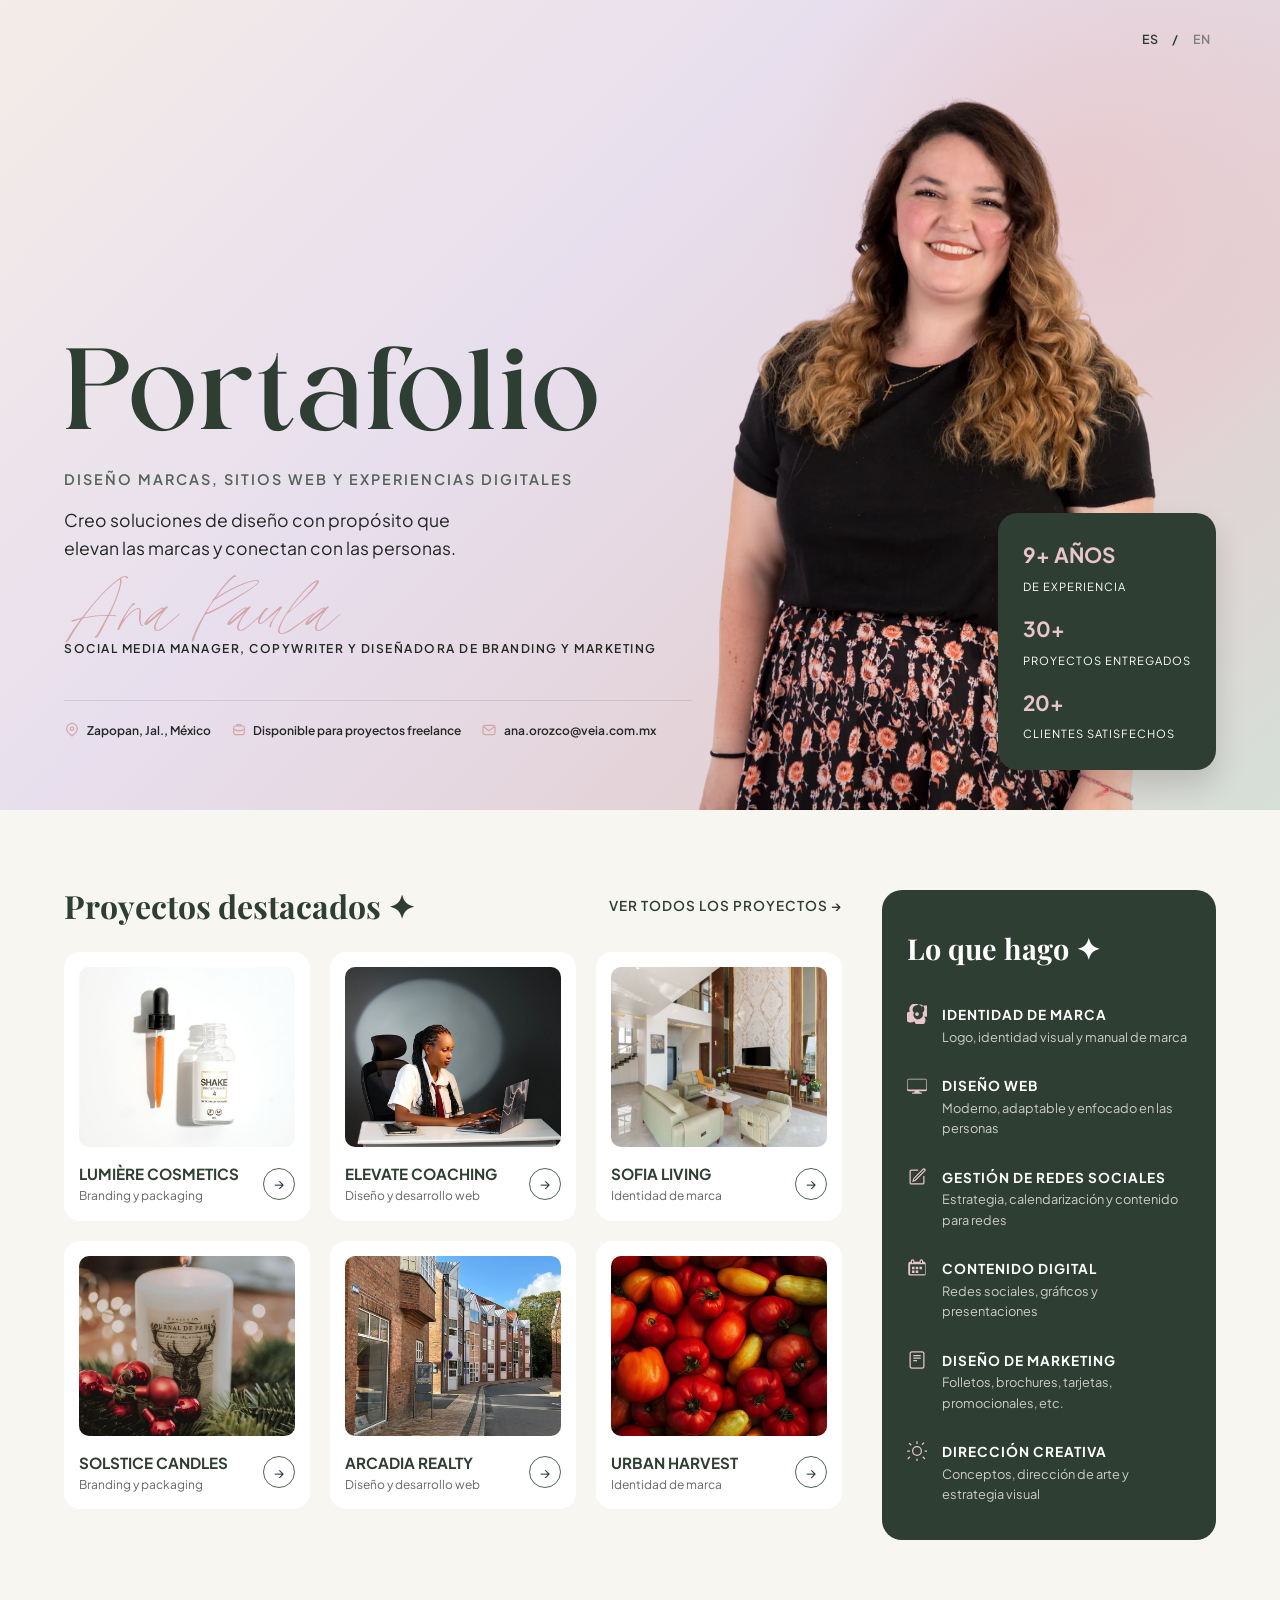
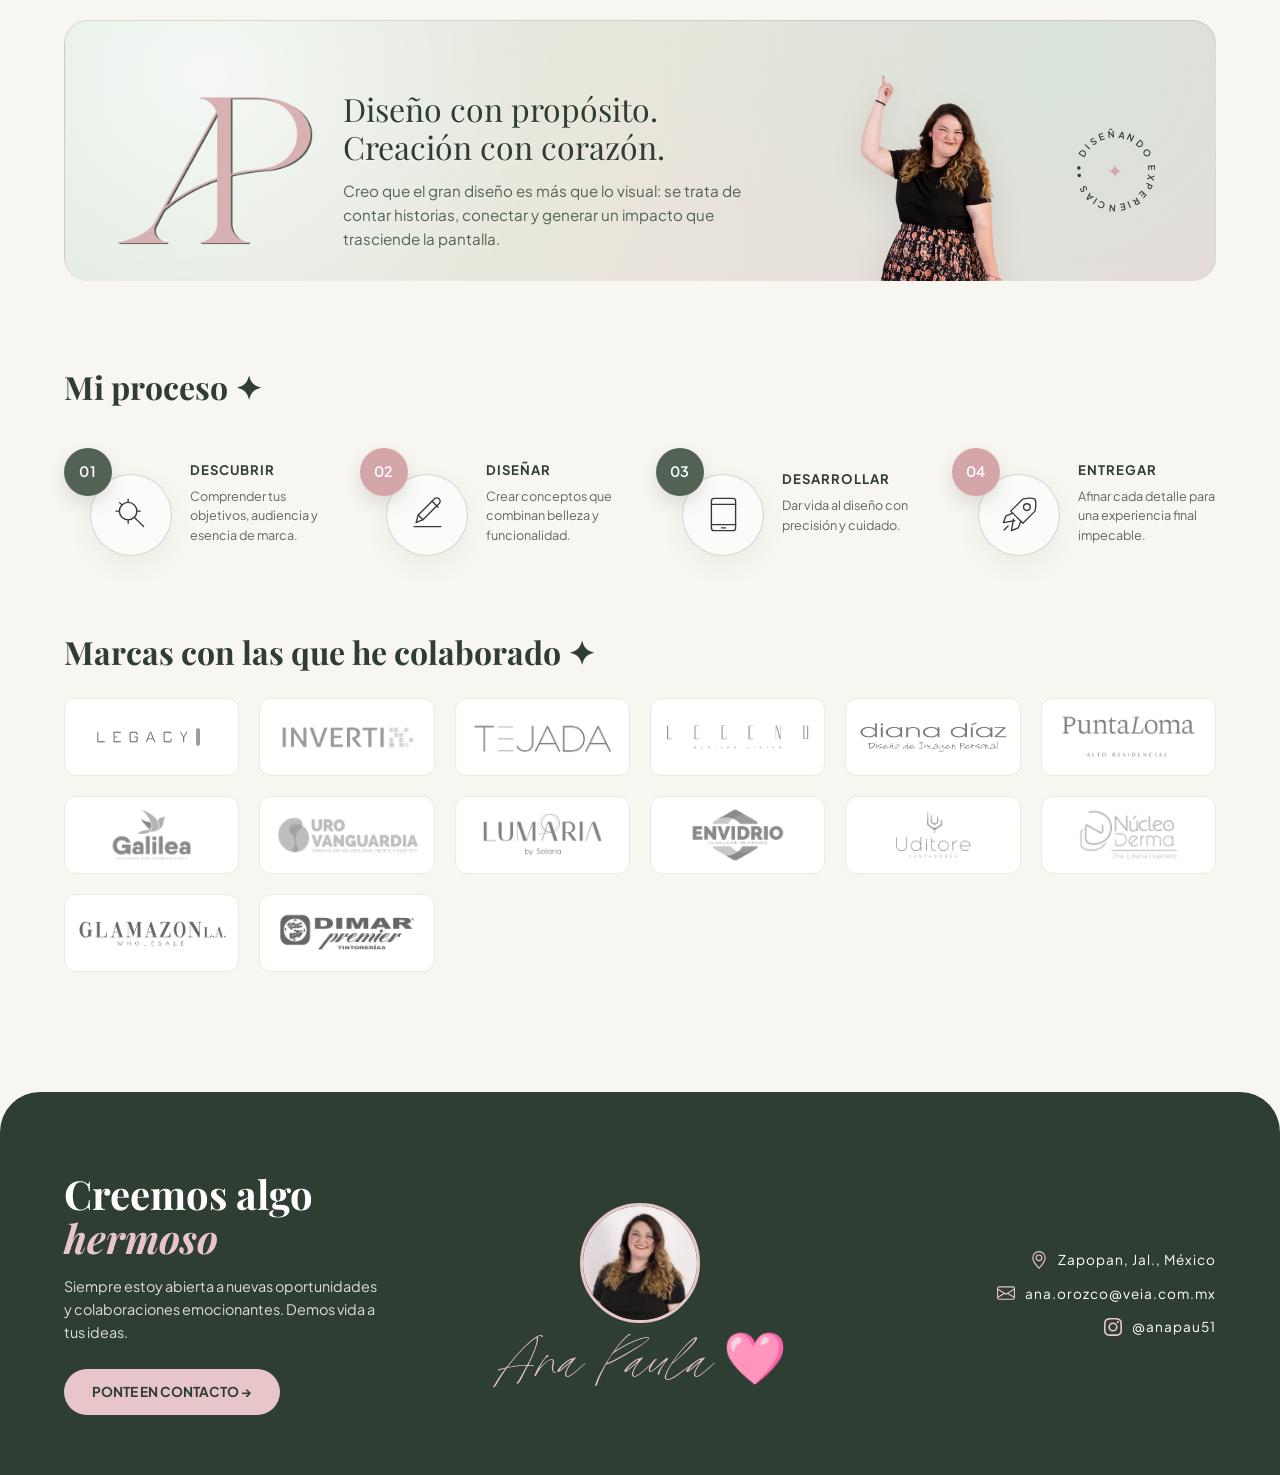
==== commit 329cf128: "Agrega corazón rosa a la firma de Ana Paula en el footer" ====
--- a/index.html
+++ b/index.html
@@ -6,7 +6,7 @@
   <title>Ana Paula | Portafolio Creativo</title>
   <meta name="description" content="Portafolio de Ana Paula: diseño de marcas, sitios web y experiencias digitales." data-i18n-content="metaDescription">
   <link rel="icon" type="image/png" sizes="64x64" href="AP-favicon.png">
-  <link rel="stylesheet" href="style.css?v=hero-static-2">
+  <link rel="stylesheet" href="style.css?v=4">
   <!-- Google Fonts para tipografía elegante -->
   <link rel="preconnect" href="https://fonts.googleapis.com">
   <link rel="preconnect" href="https://fonts.gstatic.com" crossorigin>
@@ -47,10 +47,6 @@
             <svg class="hero-info-icon" aria-hidden="true" viewBox="0 0 24 24"><rect x="3" y="5" width="18" height="14" rx="2.5"/><path d="m4 7 8 6 8-6"/></svg>
             <span>ana.orozco@veia.com.mx</span>
           </div>
-          <a href="https://wa.me/523310063004" target="_blank" rel="noopener noreferrer" aria-label="WhatsApp: +52 33 1006 3004">
-            <svg class="hero-info-icon" aria-hidden="true" viewBox="0 0 24 24"><path d="M20.5 11.7a8.5 8.5 0 0 1-12.6 7.5L3 20.5l1.3-4.8a8.5 8.5 0 1 1 16.2-4Z"/><path d="m8.4 7.3 1.3 2.6-1 1.1a8.1 8.1 0 0 0 4.3 4.3l1.1-1 2.6 1.3c-.4 1.5-1.2 2-2.5 1.7-3.8-.9-6.8-3.9-7.7-7.7-.3-1.3.2-2.1 1.9-2.3Z"/></svg>
-            <span>+52 33 1006 3004</span>
-          </a>
         </div>
       </div>
 
@@ -87,7 +83,7 @@
         <!-- SECCIÓN DE TRABAJOS (2 filas x 3 columnas = 6 proyectos) -->
         <div class="work-column">
           <div class="section-header">
-            <h2 class="compact-title" data-i18n="selectedWork">Proyectos destacados ✦</h2>
+            <h2 class="compact-title" data-i18n="selectedWork">Trabajo seleccionado ✦</h2>
             <!-- Enlace a página secundaria con todos los proyectos -->
             <a href="proyectos.html" class="view-all" data-i18n="viewAll">VER TODOS LOS PROYECTOS →</a>
           </div>
@@ -95,55 +91,75 @@
           <div class="projects-grid">
             <!-- Proyecto 1 -->
             <article class="project-card">
-              <div class="project-img"><img src="img/proyectos/ascendia/ascendia-01.webp" alt="Ascendia Residencial: identidad visual" loading="lazy" width="1023" height="1537"></div>
-              <div class="project-info">
-                <div>
-                  <h3 data-i18n="projectTitleAscendia">Ascendia Branding</h3>
+              <div class="project-img"><img src="proyecto1.jpg" alt="Lumière" loading="lazy" width="800" height="1200"></div>
+              <div class="project-info">
+                <div>
+                  <h3>LUMIÈRE COSMETICS</h3>
+                  <p data-i18n="projectBrandingPackaging">Branding y packaging</p>
+                </div>
+                <a href="proyectos.html" class="arrow-btn">→</a>
+              </div>
+            </article>
+
+            <!-- Proyecto 2 -->
+            <article class="project-card">
+              <div class="project-img"><img src="proyecto2.jpg" alt="Elevate" loading="lazy" width="800" height="1000"></div>
+              <div class="project-info">
+                <div>
+                  <h3>ELEVATE COACHING</h3>
+                  <p data-i18n="projectWebDesign">Diseño y desarrollo web</p>
+                </div>
+                <a href="proyectos.html" class="arrow-btn">→</a>
+              </div>
+            </article>
+
+            <!-- Proyecto 3 -->
+            <article class="project-card">
+              <div class="project-img"><img src="proyecto3.jpg" alt="Sofia Living" loading="lazy" width="800" height="534"></div>
+              <div class="project-info">
+                <div>
+                  <h3>SOFIA LIVING</h3>
                   <p data-i18n="projectBrandIdentity">Identidad de marca</p>
                 </div>
                 <a href="proyectos.html" class="arrow-btn">→</a>
               </div>
             </article>
 
-            <!-- Proyecto 2 -->
-            <article class="project-card">
-              <div class="project-img"><img src="img/proyectos/legend/legend-01.webp" alt="Legend: diseño web en computadora, tablet y celular" loading="lazy" width="1672" height="941"></div>
-              <div class="project-info">
-                <div>
-                  <h3 data-i18n="projectTitleLegend">Legend Diseño Web</h3>
-                  <p data-i18n="projectWebDesignOnly">Diseño Web</p>
-                </div>
-                <a href="proyectos.html" class="arrow-btn">→</a>
-              </div>
-            </article>
-
-            <!-- Proyecto 3 -->
-            <article class="project-card">
-              <div class="project-img"><img src="img/proyectos/inverti-property/1.png" alt="Campaña digital de Inverti Property" loading="lazy"></div>
-              <div class="project-info">
-                <div>
-                  <h3 data-i18n="projectTitleInverti">Diseño de Campaña Digital Inverti Property</h3>
-                  <p data-i18n="projectDigitalCampaign">Diseño de Campaña Digital</p>
-                </div>
-                <a href="proyectos.html" class="arrow-btn">→</a>
-              </div>
-            </article>
-
             <!-- Proyecto 4 -->
             <article class="project-card">
-              <div class="project-img"><img src="img/proyectos/vista-vallarta/vista-vallarta-01.webp" alt="Vista Vallarta: logotipo sobre agua turquesa" loading="lazy" width="926" height="1152"></div>
-              <div class="project-info">
-                <div>
-                  <h3 data-i18n="projectTitleVistaVallarta">Vista Vallarta Diseño de Branding</h3>
-                  <p data-i18n="projectBrandingDesign">Diseño de Branding</p>
+              <div class="project-img"><img src="proyecto4.jpg" alt="Solstice Candles" loading="lazy" width="800" height="1200"></div>
+              <div class="project-info">
+                <div>
+                  <h3>SOLSTICE CANDLES</h3>
+                  <p data-i18n="projectBrandingPackaging">Branding y packaging</p>
                 </div>
                 <a href="proyectos.html" class="arrow-btn">→</a>
               </div>
             </article>
 
             <!-- Proyecto 5 -->
-            <article class="project-card"><div class="project-img"><img src="img/proyectos/nativa/nativa-01.webp" alt="Nativa: identidad de marca sobre hojas tropicales" loading="lazy" width="1417" height="804"></div><div class="project-info"><div><h3 data-i18n="projectTitleNativa">Nativa Campaña de Lanzamiento</h3><p data-i18n="projectBrandingSocial">branding y redes sociales</p></div><a href="proyectos.html" class="arrow-btn" aria-label="Ver proyecto Nativa">→</a></div></article>
-
+            <article class="project-card">
+              <div class="project-img"><img src="proyecto5.jpg" alt="Arcadia Realty" loading="lazy" width="800" height="1066"></div>
+              <div class="project-info">
+                <div>
+                  <h3>ARCADIA REALTY</h3>
+                  <p data-i18n="projectWebDesign">Diseño y desarrollo web</p>
+                </div>
+                <a href="proyectos.html" class="arrow-btn">→</a>
+              </div>
+            </article>
+
+            <!-- Proyecto 6 -->
+            <article class="project-card">
+              <div class="project-img"><img src="proyecto6.jpg" alt="Urban Harvest" loading="lazy" width="800" height="1066"></div>
+              <div class="project-info">
+                <div>
+                  <h3>URBAN HARVEST</h3>
+                  <p data-i18n="projectBrandIdentity">Identidad de marca</p>
+                </div>
+                <a href="proyectos.html" class="arrow-btn">→</a>
+              </div>
+            </article>
           </div>
         </div>
 
@@ -308,10 +324,6 @@
           <div class="brand-item"><img src="brands/nucleo-derma.png" alt="Núcleo Derma - Dra. Liliana Guerrero" loading="lazy" width="481" height="260"></div>
           <div class="brand-item"><img src="brands/glamazon-la.png" alt="Glamazon L.A. Wholesale" loading="lazy" width="371" height="82"></div>
           <div class="brand-item"><img src="brands/dimar-premier.png" alt="Dimar Premier Tintorerías" loading="lazy" width="713" height="260"></div>
-          <div class="brand-item"><img src="brands/navius.png" alt="Navius" loading="lazy" width="1000" height="401"></div>
-          <div class="brand-item"><img src="brands/ignacio-ramirez.png" alt="Ignacio Ramírez — Consultor en Real Estate" loading="lazy" width="2048" height="873"></div>
-          <div class="brand-item"><img src="brands/nativa.png" alt="Nativa — Hábitat Origen" loading="lazy" width="2048" height="1379"></div>
-          <div class="brand-item"><img src="brands/torre-medica-acueducto.png" alt="Torre Médica Acueducto" loading="lazy" width="1890" height="698"></div>
         </div>
       </section>
 
@@ -324,14 +336,14 @@
       <div class="footer-cta">
         <h2 data-i18n-html="footerTitle">Creemos algo<br><span>hermoso</span></h2>
         <p data-i18n="footerDescription">Siempre estoy abierta a nuevas oportunidades y colaboraciones emocionantes. Demos vida a tus ideas.</p>
-        <a href="https://wa.me/523310063004" class="btn-pink" data-i18n="contactButton" target="_blank" rel="noopener noreferrer">PONTE EN CONTACTO →</a>
+        <a href="mailto:ana.orozco@veia.com.mx" class="btn-pink" data-i18n="contactButton">PONTE EN CONTACTO →</a>
       </div>
 
       <div class="footer-center">
         <div class="badge-wrapper">
           <img src="ana-paula-avatar2.webp" alt="Ana Paula" class="avatar-footer" width="240" height="240" loading="lazy">
         </div>
-        <p class="signature-footer">Ana Paula</p>
+        <p class="signature-footer">Ana Paula 🩷</p>
       </div>
 
             <div class="footer-info"><p class="info-item"><svg xmlns="http://www.w3.org/2000/svg" width="16" height="16" fill="currentColor" viewBox="0 0 16 16">
@@ -339,15 +351,12 @@
   <path d="M8 8a2 2 0 1 1 0-4 2 2 0 0 1 0 4m0 1a3 3 0 1 0 0-6 3 3 0 0 0 0 6"/>
 </svg><span data-i18n="footerLocation">Zapopan, Jal., México</span></p><a class="info-item" href="mailto:ana.orozco@veia.com.mx"><svg xmlns="http://www.w3.org/2000/svg" width="16" height="16" fill="currentColor" viewBox="0 0 16 16">
   <path d="M0 4a2 2 0 0 1 2-2h12a2 2 0 0 1 2 2v8a2 2 0 0 1-2 2H2a2 2 0 0 1-2-2zm2-1a1 1 0 0 0-1 1v.217l7 4.2 7-4.2V4a1 1 0 0 0-1-1zm13 2.383-4.708 2.825L15 11.105zm-.034 6.876-5.64-3.471L8 9.583l-1.326-.795-5.64 3.47A1 1 0 0 0 2 13h12a1 1 0 0 0 .966-.741M1 11.105l4.708-2.897L1 5.383z"/>
-</svg><span>ana.orozco@veia.com.mx</span></a><a class="info-item" href="https://wa.me/523310063004" target="_blank" rel="noopener" aria-label="WhatsApp: +52 33 1006 3004"><svg xmlns="http://www.w3.org/2000/svg" width="18" height="18" viewBox="0 0 24 24" fill="none" stroke="currentColor" stroke-width="1.6" stroke-linecap="round" stroke-linejoin="round" aria-hidden="true" focusable="false"><path d="M20.5 11.7a8.5 8.5 0 0 1-12.6 7.5L3 20.5l1.3-4.8a8.5 8.5 0 1 1 16.2-4Z"/><path d="m8.4 7.3 1.3 2.6-1 1.1a8.1 8.1 0 0 0 4.3 4.3l1.1-1 2.6 1.3c-.4 1.5-1.2 2-2.5 1.7-3.8-.9-6.8-3.9-7.7-7.7-.3-1.3.2-2.1 1.9-2.3Z"/></svg><span>+52 33 1006 3004</span></a></div>
+</svg><span>ana.orozco@veia.com.mx</span></a><a class="info-item" href="https://www.instagram.com/anapau51" target="_blank" rel="noopener"><svg xmlns="http://www.w3.org/2000/svg" width="16" height="16" fill="currentColor" viewBox="0 0 16 16">
+  <path d="M8 0C5.829 0 5.556.01 4.703.048 3.85.088 3.269.222 2.76.42a3.9 3.9 0 0 0-1.417.923A3.9 3.9 0 0 0 .42 2.76C.222 3.268.087 3.85.048 4.7.01 5.555 0 5.827 0 8.001c0 2.172.01 2.444.048 3.297.04.852.174 1.433.372 1.942.205.526.478.972.923 1.417.444.445.89.719 1.416.923.51.198 1.09.333 1.942.372C5.555 15.99 5.827 16 8 16s2.444-.01 3.298-.048c.851-.04 1.434-.174 1.943-.372a3.9 3.9 0 0 0 1.416-.923c.445-.445.718-.891.923-1.417.197-.509.332-1.09.372-1.942C15.99 10.445 16 10.173 16 8s-.01-2.445-.048-3.299c-.04-.851-.175-1.433-.372-1.941a3.9 3.9 0 0 0-.923-1.417A3.9 3.9 0 0 0 13.24.42c-.51-.198-1.092-.333-1.943-.372C10.443.01 10.172 0 7.998 0zm-.717 1.442h.718c2.136 0 2.389.007 3.232.046.78.035 1.204.166 1.486.275.373.145.64.319.92.599s.453.546.598.92c.11.281.24.705.275 1.485.039.843.047 1.096.047 3.231s-.008 2.389-.047 3.232c-.035.78-.166 1.203-.275 1.485a2.5 2.5 0 0 1-.599.919c-.28.28-.546.453-.92.598-.28.11-.704.24-1.485.276-.843.038-1.096.047-3.232.047s-2.39-.009-3.233-.047c-.78-.036-1.203-.166-1.485-.276a2.5 2.5 0 0 1-.92-.598 2.5 2.5 0 0 1-.6-.92c-.109-.281-.24-.705-.275-1.485-.038-.843-.046-1.096-.046-3.233s.008-2.388.046-3.231c.036-.78.166-1.204.276-1.486.145-.373.319-.64.599-.92s.546-.453.92-.598c.282-.11.705-.24 1.485-.276.738-.034 1.024-.044 2.515-.045zm4.988 1.328a.96.96 0 1 0 0 1.92.96.96 0 0 0 0-1.92m-4.27 1.122a4.109 4.109 0 1 0 0 8.217 4.109 4.109 0 0 0 0-8.217m0 1.441a2.667 2.667 0 1 1 0 5.334 2.667 2.667 0 0 1 0-5.334"/>
+</svg><span>@anapau51</span></a></div>
     </div>
   </footer>
 
-  <a class="whatsapp-float" id="whatsapp-float" href="https://wa.me/523310063004" target="_blank" rel="noopener noreferrer" aria-label="WhatsApp: +52 33 1006 3004" title="WhatsApp: +52 33 1006 3004">
-    <img src="icons/whatsapp.svg" width="32" height="32" alt="" aria-hidden="true">
-  </a>
-
-  <script src="script.js?v=nativa-2"></script>
+  <script src="script.js"></script>
 </body>
 </html>
-
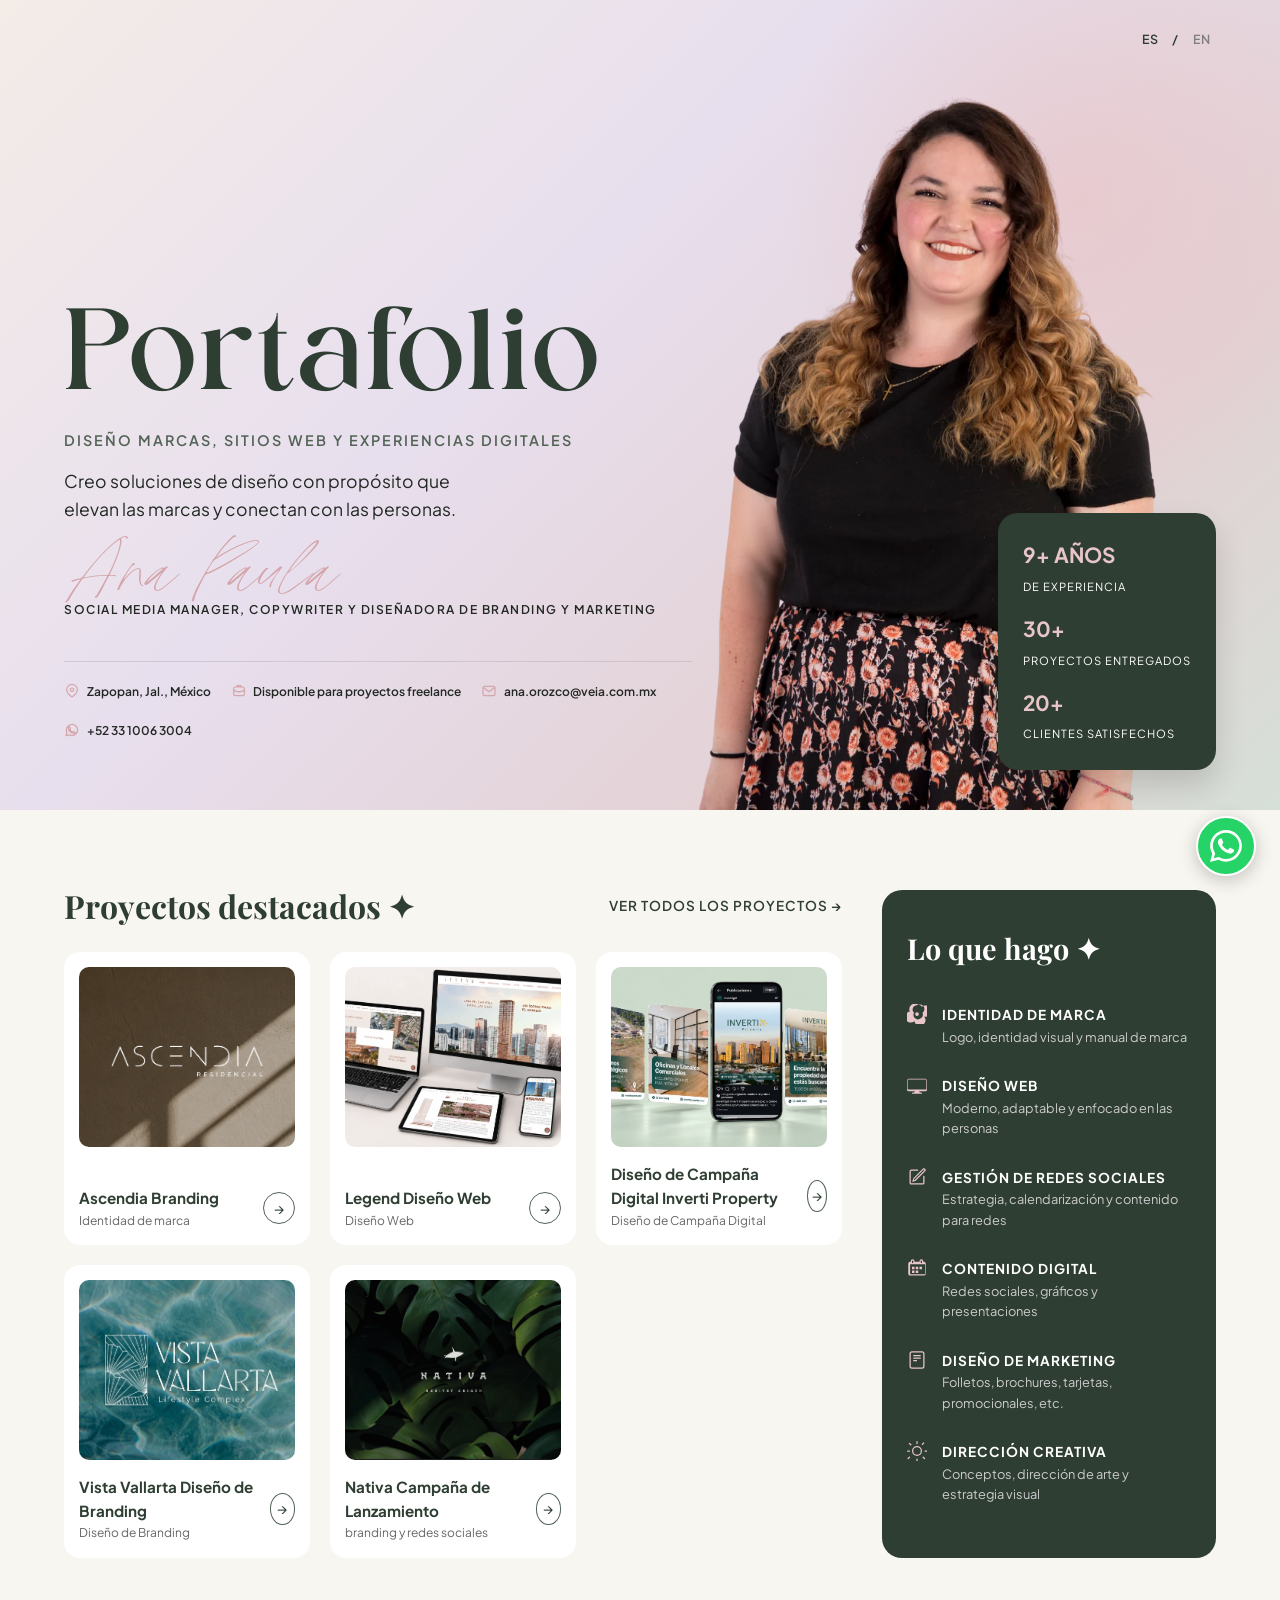
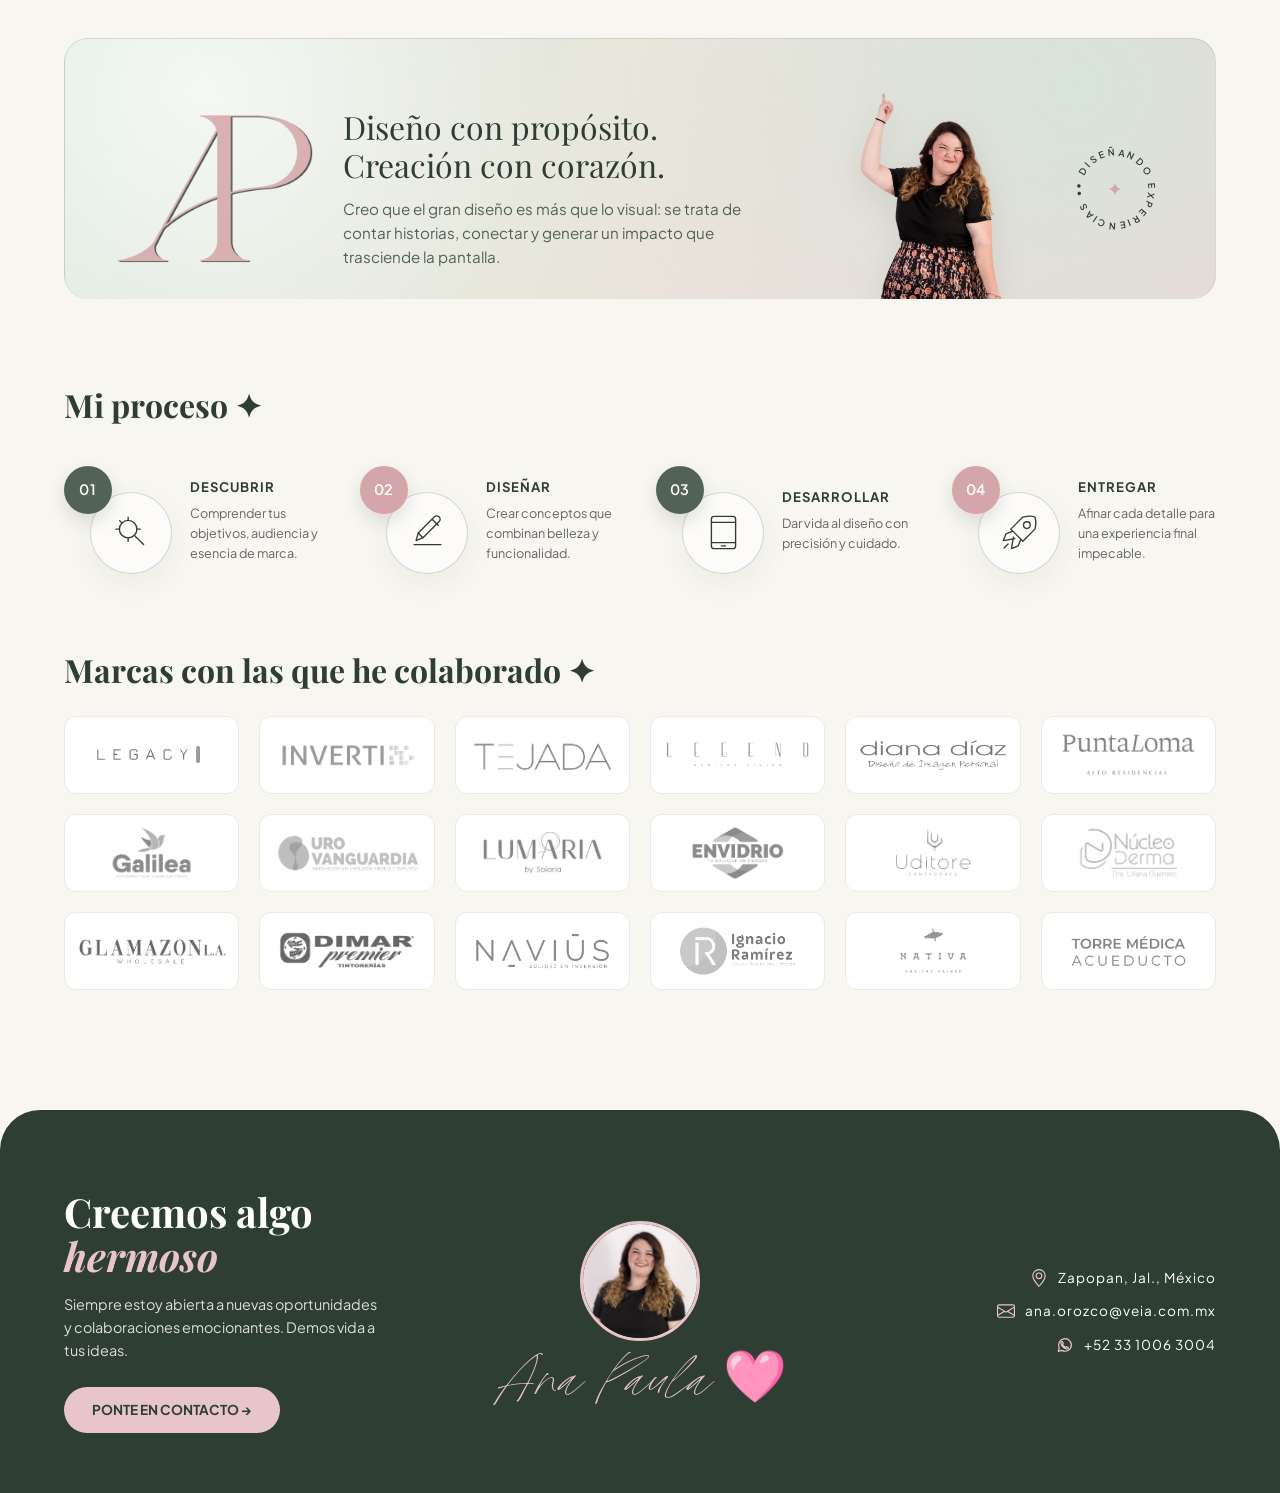
==== commit 0e496519: "Agrega corazón rosa a la firma de Ana Paula en el footer" ====
--- a/index.html
+++ b/index.html
@@ -6,7 +6,7 @@
   <title>Ana Paula | Portafolio Creativo</title>
   <meta name="description" content="Portafolio de Ana Paula: diseño de marcas, sitios web y experiencias digitales." data-i18n-content="metaDescription">
   <link rel="icon" type="image/png" sizes="64x64" href="AP-favicon.png">
-  <link rel="stylesheet" href="style.css?v=4">
+  <link rel="stylesheet" href="style.css?v=hero-static-2">
   <!-- Google Fonts para tipografía elegante -->
   <link rel="preconnect" href="https://fonts.googleapis.com">
   <link rel="preconnect" href="https://fonts.gstatic.com" crossorigin>
@@ -47,6 +47,10 @@
             <svg class="hero-info-icon" aria-hidden="true" viewBox="0 0 24 24"><rect x="3" y="5" width="18" height="14" rx="2.5"/><path d="m4 7 8 6 8-6"/></svg>
             <span>ana.orozco@veia.com.mx</span>
           </div>
+          <a href="https://wa.me/523310063004" target="_blank" rel="noopener noreferrer" aria-label="WhatsApp: +52 33 1006 3004">
+            <svg class="hero-info-icon" aria-hidden="true" viewBox="0 0 24 24"><path d="M20.5 11.7a8.5 8.5 0 0 1-12.6 7.5L3 20.5l1.3-4.8a8.5 8.5 0 1 1 16.2-4Z"/><path d="m8.4 7.3 1.3 2.6-1 1.1a8.1 8.1 0 0 0 4.3 4.3l1.1-1 2.6 1.3c-.4 1.5-1.2 2-2.5 1.7-3.8-.9-6.8-3.9-7.7-7.7-.3-1.3.2-2.1 1.9-2.3Z"/></svg>
+            <span>+52 33 1006 3004</span>
+          </a>
         </div>
       </div>
 
@@ -83,7 +87,7 @@
         <!-- SECCIÓN DE TRABAJOS (2 filas x 3 columnas = 6 proyectos) -->
         <div class="work-column">
           <div class="section-header">
-            <h2 class="compact-title" data-i18n="selectedWork">Trabajo seleccionado ✦</h2>
+            <h2 class="compact-title" data-i18n="selectedWork">Proyectos destacados ✦</h2>
             <!-- Enlace a página secundaria con todos los proyectos -->
             <a href="proyectos.html" class="view-all" data-i18n="viewAll">VER TODOS LOS PROYECTOS →</a>
           </div>
@@ -91,11 +95,11 @@
           <div class="projects-grid">
             <!-- Proyecto 1 -->
             <article class="project-card">
-              <div class="project-img"><img src="proyecto1.jpg" alt="Lumière" loading="lazy" width="800" height="1200"></div>
+              <div class="project-img"><img src="img/proyectos/ascendia/ascendia-01.webp" alt="Ascendia Residencial: identidad visual" loading="lazy" width="1023" height="1537"></div>
               <div class="project-info">
                 <div>
-                  <h3>LUMIÈRE COSMETICS</h3>
-                  <p data-i18n="projectBrandingPackaging">Branding y packaging</p>
+                  <h3 data-i18n="projectTitleAscendia">Ascendia Branding</h3>
+                  <p data-i18n="projectBrandIdentity">Identidad de marca</p>
                 </div>
                 <a href="proyectos.html" class="arrow-btn">→</a>
               </div>
@@ -103,11 +107,11 @@
 
             <!-- Proyecto 2 -->
             <article class="project-card">
-              <div class="project-img"><img src="proyecto2.jpg" alt="Elevate" loading="lazy" width="800" height="1000"></div>
+              <div class="project-img"><img src="img/proyectos/legend/legend-01.webp" alt="Legend: diseño web en computadora, tablet y celular" loading="lazy" width="1672" height="941"></div>
               <div class="project-info">
                 <div>
-                  <h3>ELEVATE COACHING</h3>
-                  <p data-i18n="projectWebDesign">Diseño y desarrollo web</p>
+                  <h3 data-i18n="projectTitleLegend">Legend Diseño Web</h3>
+                  <p data-i18n="projectWebDesignOnly">Diseño Web</p>
                 </div>
                 <a href="proyectos.html" class="arrow-btn">→</a>
               </div>
@@ -115,11 +119,11 @@
 
             <!-- Proyecto 3 -->
             <article class="project-card">
-              <div class="project-img"><img src="proyecto3.jpg" alt="Sofia Living" loading="lazy" width="800" height="534"></div>
+              <div class="project-img"><img src="img/proyectos/inverti-property/1.png" alt="Campaña digital de Inverti Property" loading="lazy"></div>
               <div class="project-info">
                 <div>
-                  <h3>SOFIA LIVING</h3>
-                  <p data-i18n="projectBrandIdentity">Identidad de marca</p>
+                  <h3 data-i18n="projectTitleInverti">Diseño de Campaña Digital Inverti Property</h3>
+                  <p data-i18n="projectDigitalCampaign">Diseño de Campaña Digital</p>
                 </div>
                 <a href="proyectos.html" class="arrow-btn">→</a>
               </div>
@@ -127,39 +131,19 @@
 
             <!-- Proyecto 4 -->
             <article class="project-card">
-              <div class="project-img"><img src="proyecto4.jpg" alt="Solstice Candles" loading="lazy" width="800" height="1200"></div>
+              <div class="project-img"><img src="img/proyectos/vista-vallarta/vista-vallarta-01.webp" alt="Vista Vallarta: logotipo sobre agua turquesa" loading="lazy" width="926" height="1152"></div>
               <div class="project-info">
                 <div>
-                  <h3>SOLSTICE CANDLES</h3>
-                  <p data-i18n="projectBrandingPackaging">Branding y packaging</p>
+                  <h3 data-i18n="projectTitleVistaVallarta">Vista Vallarta Diseño de Branding</h3>
+                  <p data-i18n="projectBrandingDesign">Diseño de Branding</p>
                 </div>
                 <a href="proyectos.html" class="arrow-btn">→</a>
               </div>
             </article>
 
             <!-- Proyecto 5 -->
-            <article class="project-card">
-              <div class="project-img"><img src="proyecto5.jpg" alt="Arcadia Realty" loading="lazy" width="800" height="1066"></div>
-              <div class="project-info">
-                <div>
-                  <h3>ARCADIA REALTY</h3>
-                  <p data-i18n="projectWebDesign">Diseño y desarrollo web</p>
-                </div>
-                <a href="proyectos.html" class="arrow-btn">→</a>
-              </div>
-            </article>
-
-            <!-- Proyecto 6 -->
-            <article class="project-card">
-              <div class="project-img"><img src="proyecto6.jpg" alt="Urban Harvest" loading="lazy" width="800" height="1066"></div>
-              <div class="project-info">
-                <div>
-                  <h3>URBAN HARVEST</h3>
-                  <p data-i18n="projectBrandIdentity">Identidad de marca</p>
-                </div>
-                <a href="proyectos.html" class="arrow-btn">→</a>
-              </div>
-            </article>
+            <article class="project-card"><div class="project-img"><img src="img/proyectos/nativa/nativa-01.webp" alt="Nativa: identidad de marca sobre hojas tropicales" loading="lazy" width="1417" height="804"></div><div class="project-info"><div><h3 data-i18n="projectTitleNativa">Nativa Campaña de Lanzamiento</h3><p data-i18n="projectBrandingSocial">branding y redes sociales</p></div><a href="proyectos.html" class="arrow-btn" aria-label="Ver proyecto Nativa">→</a></div></article>
+
           </div>
         </div>
 
@@ -324,6 +308,10 @@
           <div class="brand-item"><img src="brands/nucleo-derma.png" alt="Núcleo Derma - Dra. Liliana Guerrero" loading="lazy" width="481" height="260"></div>
           <div class="brand-item"><img src="brands/glamazon-la.png" alt="Glamazon L.A. Wholesale" loading="lazy" width="371" height="82"></div>
           <div class="brand-item"><img src="brands/dimar-premier.png" alt="Dimar Premier Tintorerías" loading="lazy" width="713" height="260"></div>
+          <div class="brand-item"><img src="brands/navius.png" alt="Navius" loading="lazy" width="1000" height="401"></div>
+          <div class="brand-item"><img src="brands/ignacio-ramirez.png" alt="Ignacio Ramírez — Consultor en Real Estate" loading="lazy" width="2048" height="873"></div>
+          <div class="brand-item"><img src="brands/nativa.png" alt="Nativa — Hábitat Origen" loading="lazy" width="2048" height="1379"></div>
+          <div class="brand-item"><img src="brands/torre-medica-acueducto.png" alt="Torre Médica Acueducto" loading="lazy" width="1890" height="698"></div>
         </div>
       </section>
 
@@ -336,7 +324,7 @@
       <div class="footer-cta">
         <h2 data-i18n-html="footerTitle">Creemos algo<br><span>hermoso</span></h2>
         <p data-i18n="footerDescription">Siempre estoy abierta a nuevas oportunidades y colaboraciones emocionantes. Demos vida a tus ideas.</p>
-        <a href="mailto:ana.orozco@veia.com.mx" class="btn-pink" data-i18n="contactButton">PONTE EN CONTACTO →</a>
+        <a href="https://wa.me/523310063004" class="btn-pink" data-i18n="contactButton" target="_blank" rel="noopener noreferrer">PONTE EN CONTACTO →</a>
       </div>
 
       <div class="footer-center">
@@ -351,12 +339,15 @@
   <path d="M8 8a2 2 0 1 1 0-4 2 2 0 0 1 0 4m0 1a3 3 0 1 0 0-6 3 3 0 0 0 0 6"/>
 </svg><span data-i18n="footerLocation">Zapopan, Jal., México</span></p><a class="info-item" href="mailto:ana.orozco@veia.com.mx"><svg xmlns="http://www.w3.org/2000/svg" width="16" height="16" fill="currentColor" viewBox="0 0 16 16">
   <path d="M0 4a2 2 0 0 1 2-2h12a2 2 0 0 1 2 2v8a2 2 0 0 1-2 2H2a2 2 0 0 1-2-2zm2-1a1 1 0 0 0-1 1v.217l7 4.2 7-4.2V4a1 1 0 0 0-1-1zm13 2.383-4.708 2.825L15 11.105zm-.034 6.876-5.64-3.471L8 9.583l-1.326-.795-5.64 3.47A1 1 0 0 0 2 13h12a1 1 0 0 0 .966-.741M1 11.105l4.708-2.897L1 5.383z"/>
-</svg><span>ana.orozco@veia.com.mx</span></a><a class="info-item" href="https://www.instagram.com/anapau51" target="_blank" rel="noopener"><svg xmlns="http://www.w3.org/2000/svg" width="16" height="16" fill="currentColor" viewBox="0 0 16 16">
-  <path d="M8 0C5.829 0 5.556.01 4.703.048 3.85.088 3.269.222 2.76.42a3.9 3.9 0 0 0-1.417.923A3.9 3.9 0 0 0 .42 2.76C.222 3.268.087 3.85.048 4.7.01 5.555 0 5.827 0 8.001c0 2.172.01 2.444.048 3.297.04.852.174 1.433.372 1.942.205.526.478.972.923 1.417.444.445.89.719 1.416.923.51.198 1.09.333 1.942.372C5.555 15.99 5.827 16 8 16s2.444-.01 3.298-.048c.851-.04 1.434-.174 1.943-.372a3.9 3.9 0 0 0 1.416-.923c.445-.445.718-.891.923-1.417.197-.509.332-1.09.372-1.942C15.99 10.445 16 10.173 16 8s-.01-2.445-.048-3.299c-.04-.851-.175-1.433-.372-1.941a3.9 3.9 0 0 0-.923-1.417A3.9 3.9 0 0 0 13.24.42c-.51-.198-1.092-.333-1.943-.372C10.443.01 10.172 0 7.998 0zm-.717 1.442h.718c2.136 0 2.389.007 3.232.046.78.035 1.204.166 1.486.275.373.145.64.319.92.599s.453.546.598.92c.11.281.24.705.275 1.485.039.843.047 1.096.047 3.231s-.008 2.389-.047 3.232c-.035.78-.166 1.203-.275 1.485a2.5 2.5 0 0 1-.599.919c-.28.28-.546.453-.92.598-.28.11-.704.24-1.485.276-.843.038-1.096.047-3.232.047s-2.39-.009-3.233-.047c-.78-.036-1.203-.166-1.485-.276a2.5 2.5 0 0 1-.92-.598 2.5 2.5 0 0 1-.6-.92c-.109-.281-.24-.705-.275-1.485-.038-.843-.046-1.096-.046-3.233s.008-2.388.046-3.231c.036-.78.166-1.204.276-1.486.145-.373.319-.64.599-.92s.546-.453.92-.598c.282-.11.705-.24 1.485-.276.738-.034 1.024-.044 2.515-.045zm4.988 1.328a.96.96 0 1 0 0 1.92.96.96 0 0 0 0-1.92m-4.27 1.122a4.109 4.109 0 1 0 0 8.217 4.109 4.109 0 0 0 0-8.217m0 1.441a2.667 2.667 0 1 1 0 5.334 2.667 2.667 0 0 1 0-5.334"/>
-</svg><span>@anapau51</span></a></div>
+</svg><span>ana.orozco@veia.com.mx</span></a><a class="info-item" href="https://wa.me/523310063004" target="_blank" rel="noopener" aria-label="WhatsApp: +52 33 1006 3004"><svg xmlns="http://www.w3.org/2000/svg" width="18" height="18" viewBox="0 0 24 24" fill="none" stroke="currentColor" stroke-width="1.6" stroke-linecap="round" stroke-linejoin="round" aria-hidden="true" focusable="false"><path d="M20.5 11.7a8.5 8.5 0 0 1-12.6 7.5L3 20.5l1.3-4.8a8.5 8.5 0 1 1 16.2-4Z"/><path d="m8.4 7.3 1.3 2.6-1 1.1a8.1 8.1 0 0 0 4.3 4.3l1.1-1 2.6 1.3c-.4 1.5-1.2 2-2.5 1.7-3.8-.9-6.8-3.9-7.7-7.7-.3-1.3.2-2.1 1.9-2.3Z"/></svg><span>+52 33 1006 3004</span></a></div>
     </div>
   </footer>
 
-  <script src="script.js"></script>
+  <a class="whatsapp-float" id="whatsapp-float" href="https://wa.me/523310063004" target="_blank" rel="noopener noreferrer" aria-label="WhatsApp: +52 33 1006 3004" title="WhatsApp: +52 33 1006 3004">
+    <img src="icons/whatsapp.svg" width="32" height="32" alt="" aria-hidden="true">
+  </a>
+
+  <script src="script.js?v=nativa-2"></script>
 </body>
 </html>
+
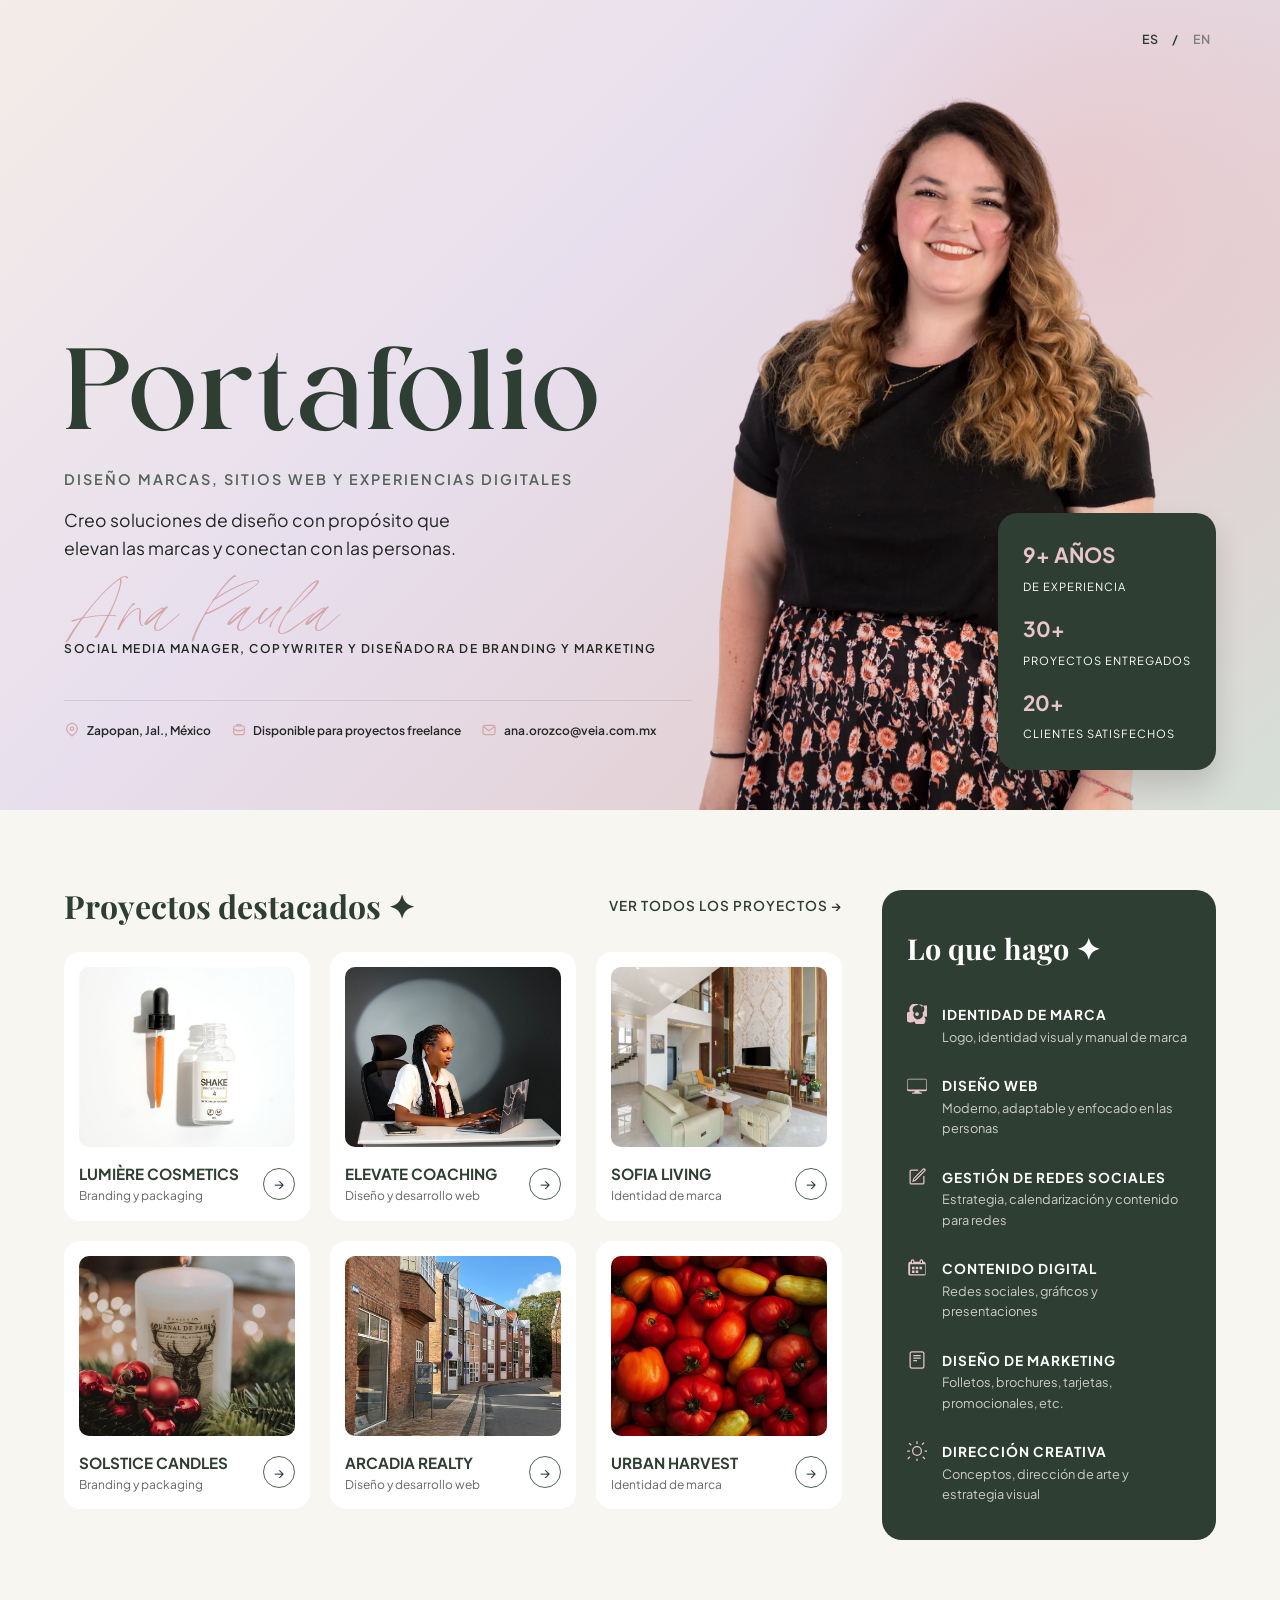
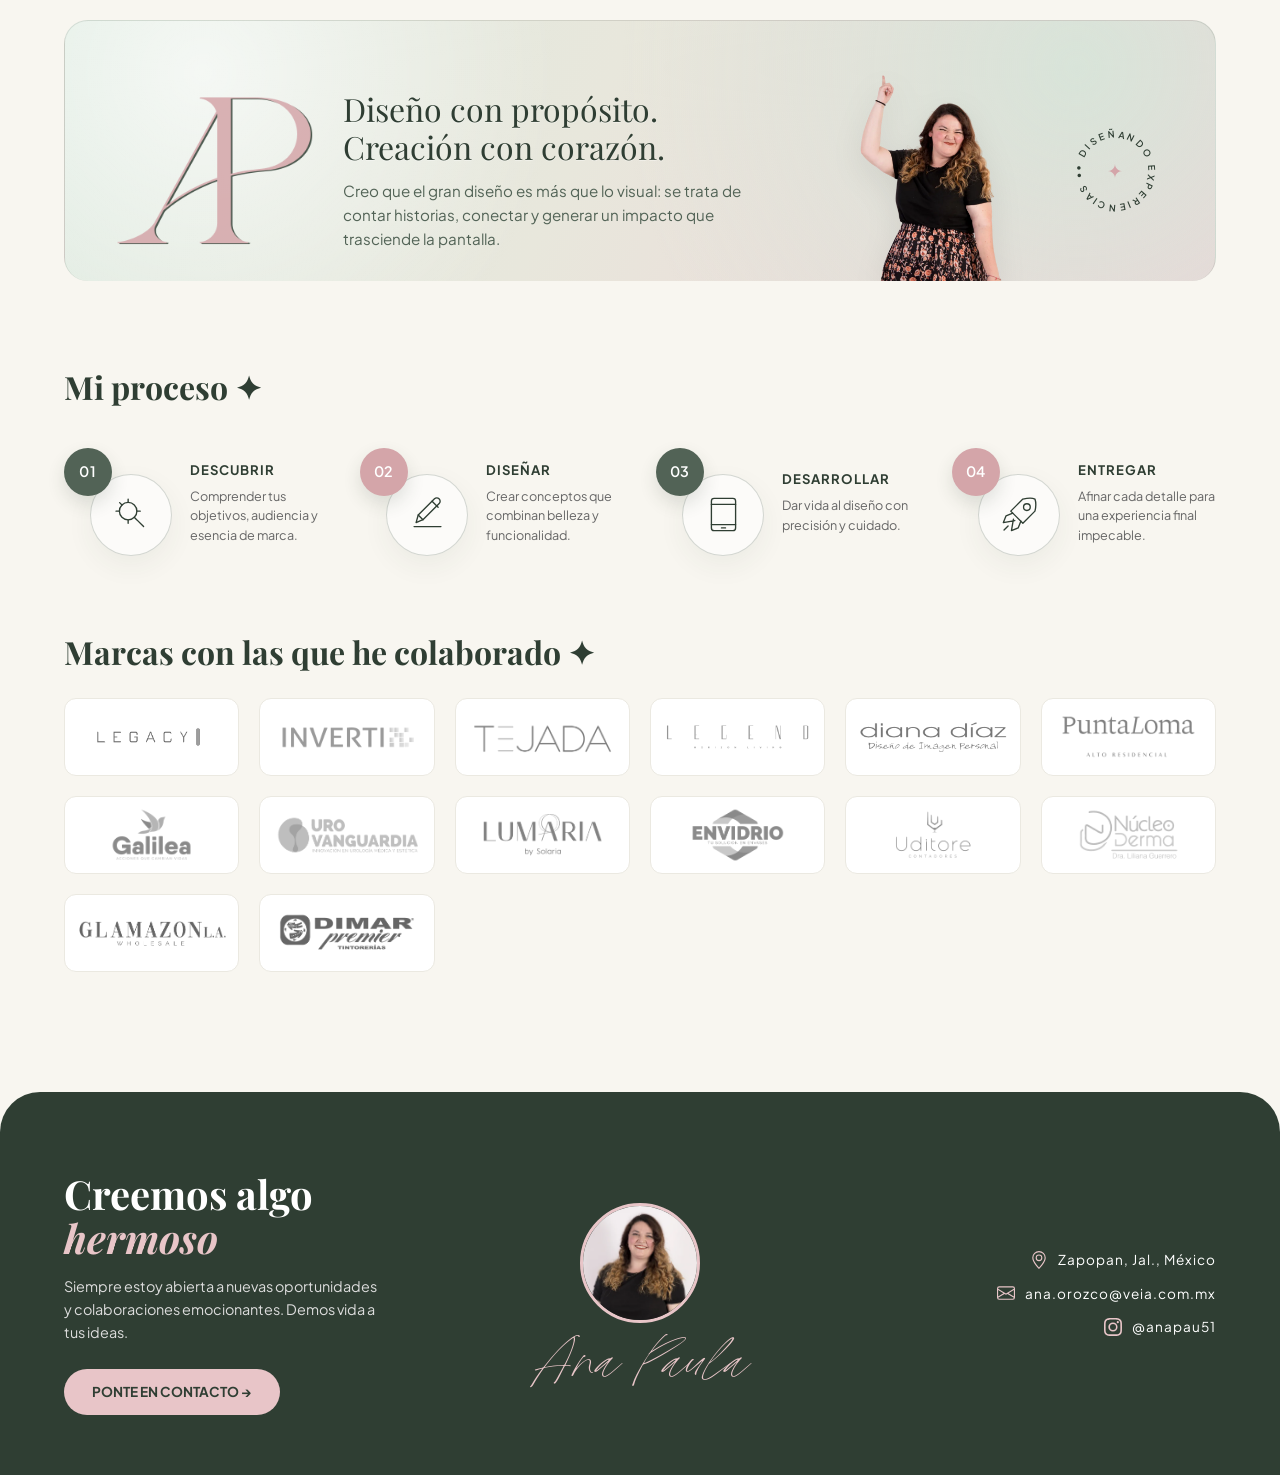
==== commit d7d7eb63: "Quita el corazón de la firma de Ana Paula en el footer" ====
--- a/index.html
+++ b/index.html
@@ -6,7 +6,7 @@
   <title>Ana Paula | Portafolio Creativo</title>
   <meta name="description" content="Portafolio de Ana Paula: diseño de marcas, sitios web y experiencias digitales." data-i18n-content="metaDescription">
   <link rel="icon" type="image/png" sizes="64x64" href="AP-favicon.png">
-  <link rel="stylesheet" href="style.css?v=hero-static-2">
+  <link rel="stylesheet" href="style.css?v=4">
   <!-- Google Fonts para tipografía elegante -->
   <link rel="preconnect" href="https://fonts.googleapis.com">
   <link rel="preconnect" href="https://fonts.gstatic.com" crossorigin>
@@ -47,10 +47,6 @@
             <svg class="hero-info-icon" aria-hidden="true" viewBox="0 0 24 24"><rect x="3" y="5" width="18" height="14" rx="2.5"/><path d="m4 7 8 6 8-6"/></svg>
             <span>ana.orozco@veia.com.mx</span>
           </div>
-          <a href="https://wa.me/523310063004" target="_blank" rel="noopener noreferrer" aria-label="WhatsApp: +52 33 1006 3004">
-            <svg class="hero-info-icon" aria-hidden="true" viewBox="0 0 24 24"><path d="M20.5 11.7a8.5 8.5 0 0 1-12.6 7.5L3 20.5l1.3-4.8a8.5 8.5 0 1 1 16.2-4Z"/><path d="m8.4 7.3 1.3 2.6-1 1.1a8.1 8.1 0 0 0 4.3 4.3l1.1-1 2.6 1.3c-.4 1.5-1.2 2-2.5 1.7-3.8-.9-6.8-3.9-7.7-7.7-.3-1.3.2-2.1 1.9-2.3Z"/></svg>
-            <span>+52 33 1006 3004</span>
-          </a>
         </div>
       </div>
 
@@ -87,7 +83,7 @@
         <!-- SECCIÓN DE TRABAJOS (2 filas x 3 columnas = 6 proyectos) -->
         <div class="work-column">
           <div class="section-header">
-            <h2 class="compact-title" data-i18n="selectedWork">Proyectos destacados ✦</h2>
+            <h2 class="compact-title" data-i18n="selectedWork">Trabajo seleccionado ✦</h2>
             <!-- Enlace a página secundaria con todos los proyectos -->
             <a href="proyectos.html" class="view-all" data-i18n="viewAll">VER TODOS LOS PROYECTOS →</a>
           </div>
@@ -95,55 +91,75 @@
           <div class="projects-grid">
             <!-- Proyecto 1 -->
             <article class="project-card">
-              <div class="project-img"><img src="img/proyectos/ascendia/ascendia-01.webp" alt="Ascendia Residencial: identidad visual" loading="lazy" width="1023" height="1537"></div>
-              <div class="project-info">
-                <div>
-                  <h3 data-i18n="projectTitleAscendia">Ascendia Branding</h3>
+              <div class="project-img"><img src="proyecto1.jpg" alt="Lumière" loading="lazy" width="800" height="1200"></div>
+              <div class="project-info">
+                <div>
+                  <h3>LUMIÈRE COSMETICS</h3>
+                  <p data-i18n="projectBrandingPackaging">Branding y packaging</p>
+                </div>
+                <a href="proyectos.html" class="arrow-btn">→</a>
+              </div>
+            </article>
+
+            <!-- Proyecto 2 -->
+            <article class="project-card">
+              <div class="project-img"><img src="proyecto2.jpg" alt="Elevate" loading="lazy" width="800" height="1000"></div>
+              <div class="project-info">
+                <div>
+                  <h3>ELEVATE COACHING</h3>
+                  <p data-i18n="projectWebDesign">Diseño y desarrollo web</p>
+                </div>
+                <a href="proyectos.html" class="arrow-btn">→</a>
+              </div>
+            </article>
+
+            <!-- Proyecto 3 -->
+            <article class="project-card">
+              <div class="project-img"><img src="proyecto3.jpg" alt="Sofia Living" loading="lazy" width="800" height="534"></div>
+              <div class="project-info">
+                <div>
+                  <h3>SOFIA LIVING</h3>
                   <p data-i18n="projectBrandIdentity">Identidad de marca</p>
                 </div>
                 <a href="proyectos.html" class="arrow-btn">→</a>
               </div>
             </article>
 
-            <!-- Proyecto 2 -->
-            <article class="project-card">
-              <div class="project-img"><img src="img/proyectos/legend/legend-01.webp" alt="Legend: diseño web en computadora, tablet y celular" loading="lazy" width="1672" height="941"></div>
-              <div class="project-info">
-                <div>
-                  <h3 data-i18n="projectTitleLegend">Legend Diseño Web</h3>
-                  <p data-i18n="projectWebDesignOnly">Diseño Web</p>
-                </div>
-                <a href="proyectos.html" class="arrow-btn">→</a>
-              </div>
-            </article>
-
-            <!-- Proyecto 3 -->
-            <article class="project-card">
-              <div class="project-img"><img src="img/proyectos/inverti-property/1.png" alt="Campaña digital de Inverti Property" loading="lazy"></div>
-              <div class="project-info">
-                <div>
-                  <h3 data-i18n="projectTitleInverti">Diseño de Campaña Digital Inverti Property</h3>
-                  <p data-i18n="projectDigitalCampaign">Diseño de Campaña Digital</p>
-                </div>
-                <a href="proyectos.html" class="arrow-btn">→</a>
-              </div>
-            </article>
-
             <!-- Proyecto 4 -->
             <article class="project-card">
-              <div class="project-img"><img src="img/proyectos/vista-vallarta/vista-vallarta-01.webp" alt="Vista Vallarta: logotipo sobre agua turquesa" loading="lazy" width="926" height="1152"></div>
-              <div class="project-info">
-                <div>
-                  <h3 data-i18n="projectTitleVistaVallarta">Vista Vallarta Diseño de Branding</h3>
-                  <p data-i18n="projectBrandingDesign">Diseño de Branding</p>
+              <div class="project-img"><img src="proyecto4.jpg" alt="Solstice Candles" loading="lazy" width="800" height="1200"></div>
+              <div class="project-info">
+                <div>
+                  <h3>SOLSTICE CANDLES</h3>
+                  <p data-i18n="projectBrandingPackaging">Branding y packaging</p>
                 </div>
                 <a href="proyectos.html" class="arrow-btn">→</a>
               </div>
             </article>
 
             <!-- Proyecto 5 -->
-            <article class="project-card"><div class="project-img"><img src="img/proyectos/nativa/nativa-01.webp" alt="Nativa: identidad de marca sobre hojas tropicales" loading="lazy" width="1417" height="804"></div><div class="project-info"><div><h3 data-i18n="projectTitleNativa">Nativa Campaña de Lanzamiento</h3><p data-i18n="projectBrandingSocial">branding y redes sociales</p></div><a href="proyectos.html" class="arrow-btn" aria-label="Ver proyecto Nativa">→</a></div></article>
-
+            <article class="project-card">
+              <div class="project-img"><img src="proyecto5.jpg" alt="Arcadia Realty" loading="lazy" width="800" height="1066"></div>
+              <div class="project-info">
+                <div>
+                  <h3>ARCADIA REALTY</h3>
+                  <p data-i18n="projectWebDesign">Diseño y desarrollo web</p>
+                </div>
+                <a href="proyectos.html" class="arrow-btn">→</a>
+              </div>
+            </article>
+
+            <!-- Proyecto 6 -->
+            <article class="project-card">
+              <div class="project-img"><img src="proyecto6.jpg" alt="Urban Harvest" loading="lazy" width="800" height="1066"></div>
+              <div class="project-info">
+                <div>
+                  <h3>URBAN HARVEST</h3>
+                  <p data-i18n="projectBrandIdentity">Identidad de marca</p>
+                </div>
+                <a href="proyectos.html" class="arrow-btn">→</a>
+              </div>
+            </article>
           </div>
         </div>
 
@@ -308,10 +324,6 @@
           <div class="brand-item"><img src="brands/nucleo-derma.png" alt="Núcleo Derma - Dra. Liliana Guerrero" loading="lazy" width="481" height="260"></div>
           <div class="brand-item"><img src="brands/glamazon-la.png" alt="Glamazon L.A. Wholesale" loading="lazy" width="371" height="82"></div>
           <div class="brand-item"><img src="brands/dimar-premier.png" alt="Dimar Premier Tintorerías" loading="lazy" width="713" height="260"></div>
-          <div class="brand-item"><img src="brands/navius.png" alt="Navius" loading="lazy" width="1000" height="401"></div>
-          <div class="brand-item"><img src="brands/ignacio-ramirez.png" alt="Ignacio Ramírez — Consultor en Real Estate" loading="lazy" width="2048" height="873"></div>
-          <div class="brand-item"><img src="brands/nativa.png" alt="Nativa — Hábitat Origen" loading="lazy" width="2048" height="1379"></div>
-          <div class="brand-item"><img src="brands/torre-medica-acueducto.png" alt="Torre Médica Acueducto" loading="lazy" width="1890" height="698"></div>
         </div>
       </section>
 
@@ -324,14 +336,14 @@
       <div class="footer-cta">
         <h2 data-i18n-html="footerTitle">Creemos algo<br><span>hermoso</span></h2>
         <p data-i18n="footerDescription">Siempre estoy abierta a nuevas oportunidades y colaboraciones emocionantes. Demos vida a tus ideas.</p>
-        <a href="https://wa.me/523310063004" class="btn-pink" data-i18n="contactButton" target="_blank" rel="noopener noreferrer">PONTE EN CONTACTO →</a>
+        <a href="mailto:ana.orozco@veia.com.mx" class="btn-pink" data-i18n="contactButton">PONTE EN CONTACTO →</a>
       </div>
 
       <div class="footer-center">
         <div class="badge-wrapper">
           <img src="ana-paula-avatar2.webp" alt="Ana Paula" class="avatar-footer" width="240" height="240" loading="lazy">
         </div>
-        <p class="signature-footer">Ana Paula 🩷</p>
+        <p class="signature-footer">Ana Paula</p>
       </div>
 
             <div class="footer-info"><p class="info-item"><svg xmlns="http://www.w3.org/2000/svg" width="16" height="16" fill="currentColor" viewBox="0 0 16 16">
@@ -339,15 +351,12 @@
   <path d="M8 8a2 2 0 1 1 0-4 2 2 0 0 1 0 4m0 1a3 3 0 1 0 0-6 3 3 0 0 0 0 6"/>
 </svg><span data-i18n="footerLocation">Zapopan, Jal., México</span></p><a class="info-item" href="mailto:ana.orozco@veia.com.mx"><svg xmlns="http://www.w3.org/2000/svg" width="16" height="16" fill="currentColor" viewBox="0 0 16 16">
   <path d="M0 4a2 2 0 0 1 2-2h12a2 2 0 0 1 2 2v8a2 2 0 0 1-2 2H2a2 2 0 0 1-2-2zm2-1a1 1 0 0 0-1 1v.217l7 4.2 7-4.2V4a1 1 0 0 0-1-1zm13 2.383-4.708 2.825L15 11.105zm-.034 6.876-5.64-3.471L8 9.583l-1.326-.795-5.64 3.47A1 1 0 0 0 2 13h12a1 1 0 0 0 .966-.741M1 11.105l4.708-2.897L1 5.383z"/>
-</svg><span>ana.orozco@veia.com.mx</span></a><a class="info-item" href="https://wa.me/523310063004" target="_blank" rel="noopener" aria-label="WhatsApp: +52 33 1006 3004"><svg xmlns="http://www.w3.org/2000/svg" width="18" height="18" viewBox="0 0 24 24" fill="none" stroke="currentColor" stroke-width="1.6" stroke-linecap="round" stroke-linejoin="round" aria-hidden="true" focusable="false"><path d="M20.5 11.7a8.5 8.5 0 0 1-12.6 7.5L3 20.5l1.3-4.8a8.5 8.5 0 1 1 16.2-4Z"/><path d="m8.4 7.3 1.3 2.6-1 1.1a8.1 8.1 0 0 0 4.3 4.3l1.1-1 2.6 1.3c-.4 1.5-1.2 2-2.5 1.7-3.8-.9-6.8-3.9-7.7-7.7-.3-1.3.2-2.1 1.9-2.3Z"/></svg><span>+52 33 1006 3004</span></a></div>
+</svg><span>ana.orozco@veia.com.mx</span></a><a class="info-item" href="https://www.instagram.com/anapau51" target="_blank" rel="noopener"><svg xmlns="http://www.w3.org/2000/svg" width="16" height="16" fill="currentColor" viewBox="0 0 16 16">
+  <path d="M8 0C5.829 0 5.556.01 4.703.048 3.85.088 3.269.222 2.76.42a3.9 3.9 0 0 0-1.417.923A3.9 3.9 0 0 0 .42 2.76C.222 3.268.087 3.85.048 4.7.01 5.555 0 5.827 0 8.001c0 2.172.01 2.444.048 3.297.04.852.174 1.433.372 1.942.205.526.478.972.923 1.417.444.445.89.719 1.416.923.51.198 1.09.333 1.942.372C5.555 15.99 5.827 16 8 16s2.444-.01 3.298-.048c.851-.04 1.434-.174 1.943-.372a3.9 3.9 0 0 0 1.416-.923c.445-.445.718-.891.923-1.417.197-.509.332-1.09.372-1.942C15.99 10.445 16 10.173 16 8s-.01-2.445-.048-3.299c-.04-.851-.175-1.433-.372-1.941a3.9 3.9 0 0 0-.923-1.417A3.9 3.9 0 0 0 13.24.42c-.51-.198-1.092-.333-1.943-.372C10.443.01 10.172 0 7.998 0zm-.717 1.442h.718c2.136 0 2.389.007 3.232.046.78.035 1.204.166 1.486.275.373.145.64.319.92.599s.453.546.598.92c.11.281.24.705.275 1.485.039.843.047 1.096.047 3.231s-.008 2.389-.047 3.232c-.035.78-.166 1.203-.275 1.485a2.5 2.5 0 0 1-.599.919c-.28.28-.546.453-.92.598-.28.11-.704.24-1.485.276-.843.038-1.096.047-3.232.047s-2.39-.009-3.233-.047c-.78-.036-1.203-.166-1.485-.276a2.5 2.5 0 0 1-.92-.598 2.5 2.5 0 0 1-.6-.92c-.109-.281-.24-.705-.275-1.485-.038-.843-.046-1.096-.046-3.233s.008-2.388.046-3.231c.036-.78.166-1.204.276-1.486.145-.373.319-.64.599-.92s.546-.453.92-.598c.282-.11.705-.24 1.485-.276.738-.034 1.024-.044 2.515-.045zm4.988 1.328a.96.96 0 1 0 0 1.92.96.96 0 0 0 0-1.92m-4.27 1.122a4.109 4.109 0 1 0 0 8.217 4.109 4.109 0 0 0 0-8.217m0 1.441a2.667 2.667 0 1 1 0 5.334 2.667 2.667 0 0 1 0-5.334"/>
+</svg><span>@anapau51</span></a></div>
     </div>
   </footer>
 
-  <a class="whatsapp-float" id="whatsapp-float" href="https://wa.me/523310063004" target="_blank" rel="noopener noreferrer" aria-label="WhatsApp: +52 33 1006 3004" title="WhatsApp: +52 33 1006 3004">
-    <img src="icons/whatsapp.svg" width="32" height="32" alt="" aria-hidden="true">
-  </a>
-
-  <script src="script.js?v=nativa-2"></script>
+  <script src="script.js"></script>
 </body>
 </html>
-
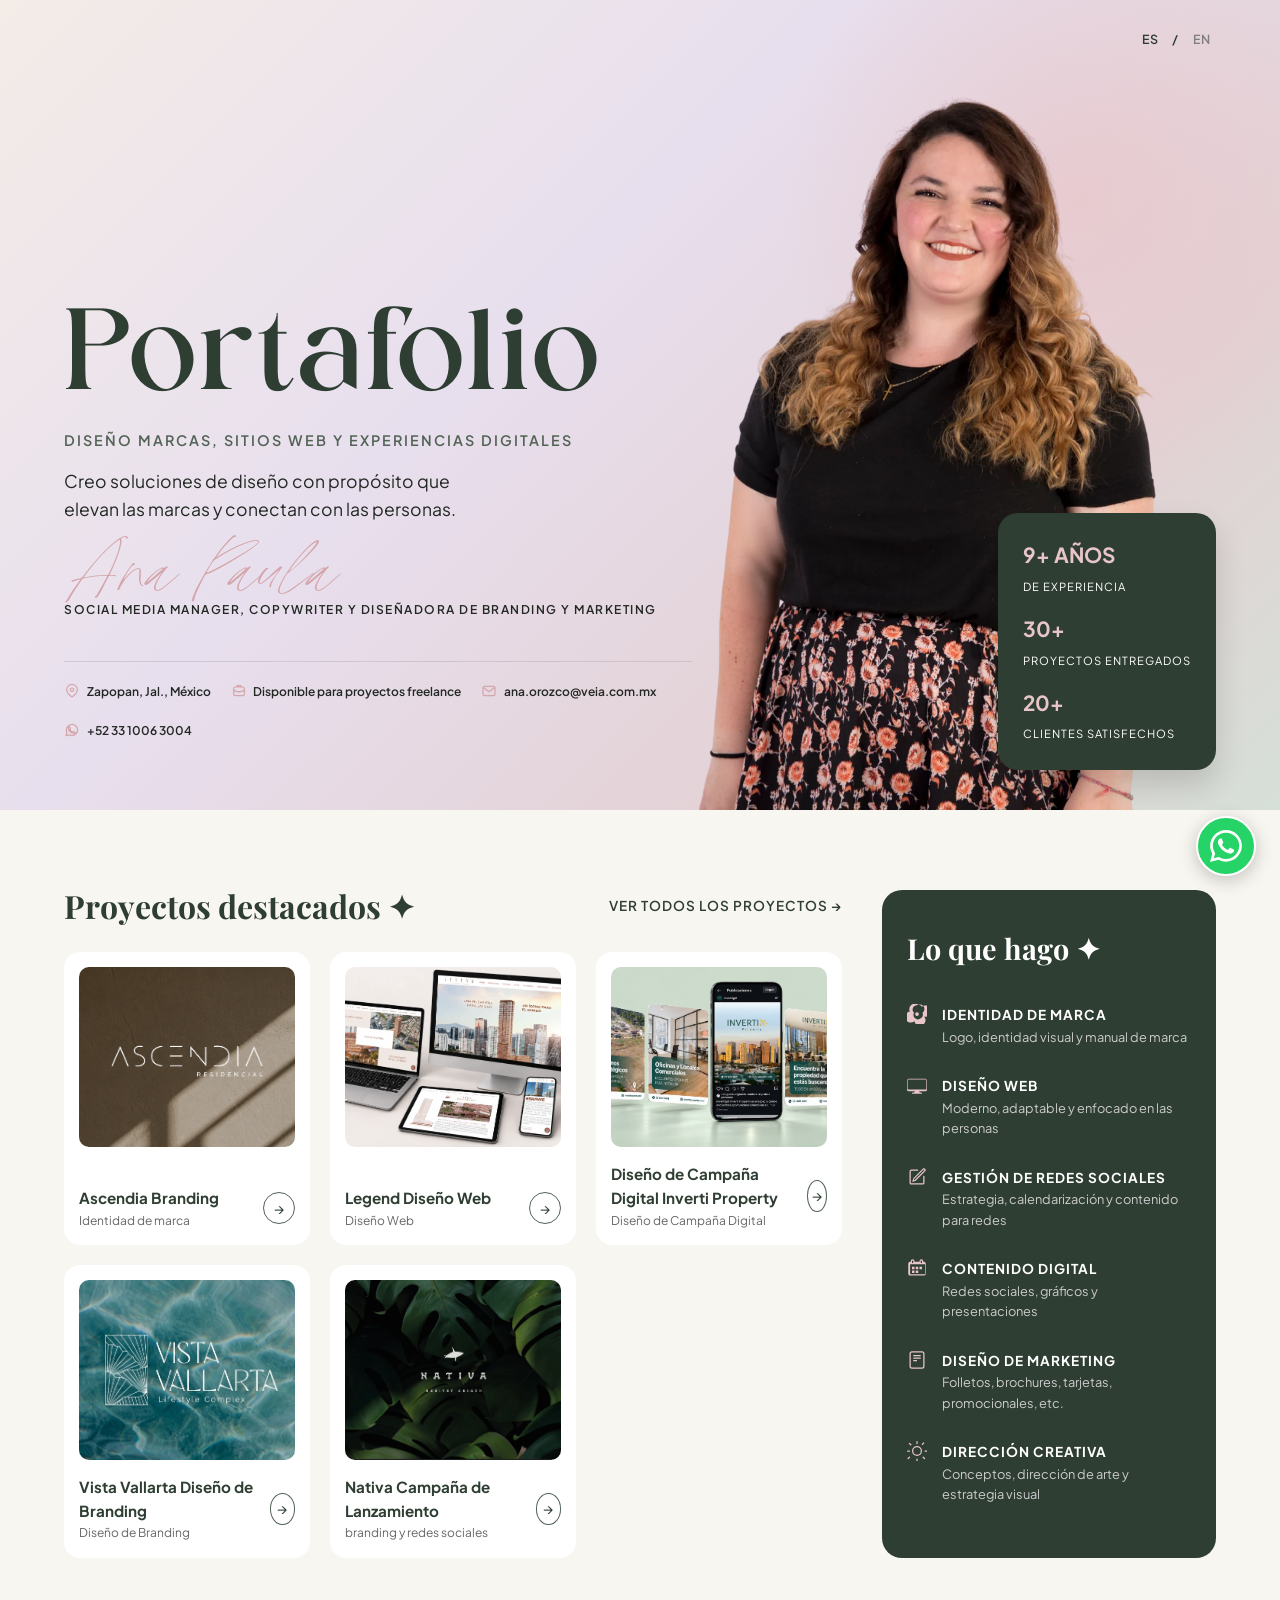
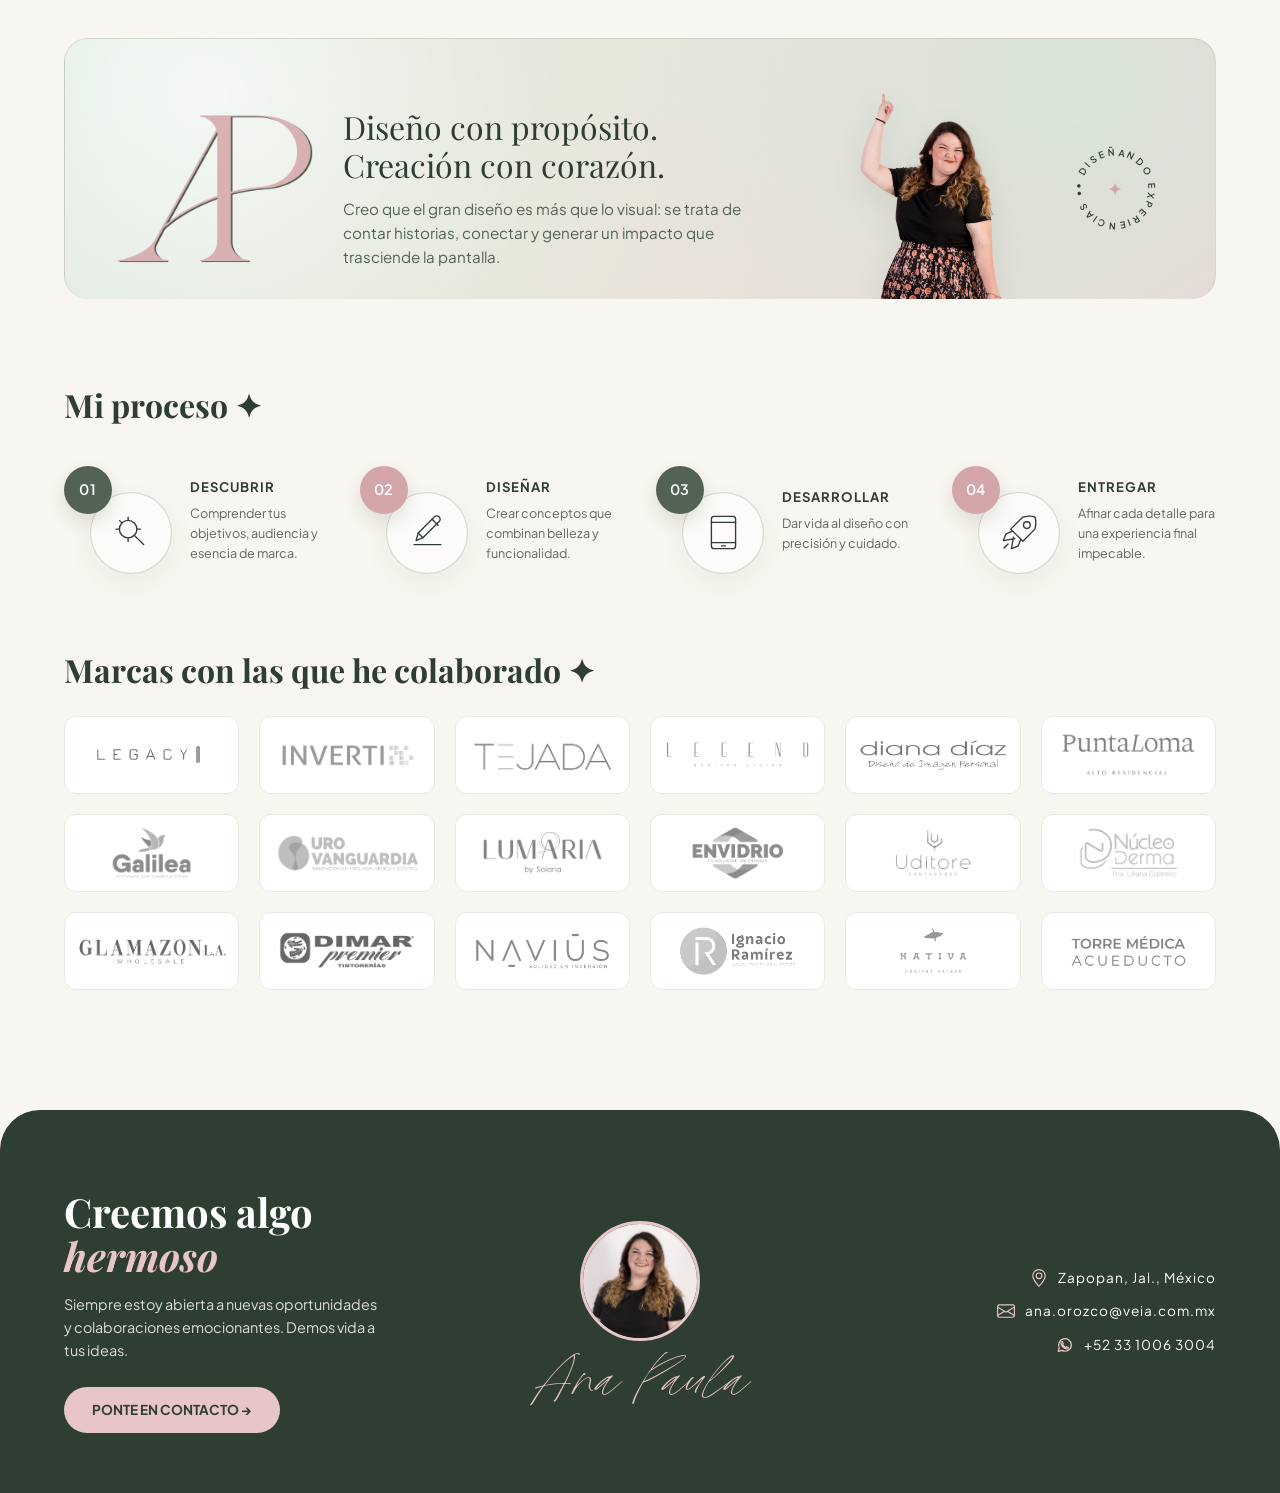
==== commit a473ab8b: "Corrige regresión involuntaria y quita el corazón de la firma en el footer" ====
--- a/index.html
+++ b/index.html
@@ -6,7 +6,7 @@
   <title>Ana Paula | Portafolio Creativo</title>
   <meta name="description" content="Portafolio de Ana Paula: diseño de marcas, sitios web y experiencias digitales." data-i18n-content="metaDescription">
   <link rel="icon" type="image/png" sizes="64x64" href="AP-favicon.png">
-  <link rel="stylesheet" href="style.css?v=4">
+  <link rel="stylesheet" href="style.css?v=hero-static-2">
   <!-- Google Fonts para tipografía elegante -->
   <link rel="preconnect" href="https://fonts.googleapis.com">
   <link rel="preconnect" href="https://fonts.gstatic.com" crossorigin>
@@ -47,6 +47,10 @@
             <svg class="hero-info-icon" aria-hidden="true" viewBox="0 0 24 24"><rect x="3" y="5" width="18" height="14" rx="2.5"/><path d="m4 7 8 6 8-6"/></svg>
             <span>ana.orozco@veia.com.mx</span>
           </div>
+          <a href="https://wa.me/523310063004" target="_blank" rel="noopener noreferrer" aria-label="WhatsApp: +52 33 1006 3004">
+            <svg class="hero-info-icon" aria-hidden="true" viewBox="0 0 24 24"><path d="M20.5 11.7a8.5 8.5 0 0 1-12.6 7.5L3 20.5l1.3-4.8a8.5 8.5 0 1 1 16.2-4Z"/><path d="m8.4 7.3 1.3 2.6-1 1.1a8.1 8.1 0 0 0 4.3 4.3l1.1-1 2.6 1.3c-.4 1.5-1.2 2-2.5 1.7-3.8-.9-6.8-3.9-7.7-7.7-.3-1.3.2-2.1 1.9-2.3Z"/></svg>
+            <span>+52 33 1006 3004</span>
+          </a>
         </div>
       </div>
 
@@ -83,7 +87,7 @@
         <!-- SECCIÓN DE TRABAJOS (2 filas x 3 columnas = 6 proyectos) -->
         <div class="work-column">
           <div class="section-header">
-            <h2 class="compact-title" data-i18n="selectedWork">Trabajo seleccionado ✦</h2>
+            <h2 class="compact-title" data-i18n="selectedWork">Proyectos destacados ✦</h2>
             <!-- Enlace a página secundaria con todos los proyectos -->
             <a href="proyectos.html" class="view-all" data-i18n="viewAll">VER TODOS LOS PROYECTOS →</a>
           </div>
@@ -91,11 +95,11 @@
           <div class="projects-grid">
             <!-- Proyecto 1 -->
             <article class="project-card">
-              <div class="project-img"><img src="proyecto1.jpg" alt="Lumière" loading="lazy" width="800" height="1200"></div>
+              <div class="project-img"><img src="img/proyectos/ascendia/ascendia-01.webp" alt="Ascendia Residencial: identidad visual" loading="lazy" width="1023" height="1537"></div>
               <div class="project-info">
                 <div>
-                  <h3>LUMIÈRE COSMETICS</h3>
-                  <p data-i18n="projectBrandingPackaging">Branding y packaging</p>
+                  <h3 data-i18n="projectTitleAscendia">Ascendia Branding</h3>
+                  <p data-i18n="projectBrandIdentity">Identidad de marca</p>
                 </div>
                 <a href="proyectos.html" class="arrow-btn">→</a>
               </div>
@@ -103,11 +107,11 @@
 
             <!-- Proyecto 2 -->
             <article class="project-card">
-              <div class="project-img"><img src="proyecto2.jpg" alt="Elevate" loading="lazy" width="800" height="1000"></div>
+              <div class="project-img"><img src="img/proyectos/legend/legend-01.webp" alt="Legend: diseño web en computadora, tablet y celular" loading="lazy" width="1672" height="941"></div>
               <div class="project-info">
                 <div>
-                  <h3>ELEVATE COACHING</h3>
-                  <p data-i18n="projectWebDesign">Diseño y desarrollo web</p>
+                  <h3 data-i18n="projectTitleLegend">Legend Diseño Web</h3>
+                  <p data-i18n="projectWebDesignOnly">Diseño Web</p>
                 </div>
                 <a href="proyectos.html" class="arrow-btn">→</a>
               </div>
@@ -115,11 +119,11 @@
 
             <!-- Proyecto 3 -->
             <article class="project-card">
-              <div class="project-img"><img src="proyecto3.jpg" alt="Sofia Living" loading="lazy" width="800" height="534"></div>
+              <div class="project-img"><img src="img/proyectos/inverti-property/1.png" alt="Campaña digital de Inverti Property" loading="lazy"></div>
               <div class="project-info">
                 <div>
-                  <h3>SOFIA LIVING</h3>
-                  <p data-i18n="projectBrandIdentity">Identidad de marca</p>
+                  <h3 data-i18n="projectTitleInverti">Diseño de Campaña Digital Inverti Property</h3>
+                  <p data-i18n="projectDigitalCampaign">Diseño de Campaña Digital</p>
                 </div>
                 <a href="proyectos.html" class="arrow-btn">→</a>
               </div>
@@ -127,39 +131,19 @@
 
             <!-- Proyecto 4 -->
             <article class="project-card">
-              <div class="project-img"><img src="proyecto4.jpg" alt="Solstice Candles" loading="lazy" width="800" height="1200"></div>
+              <div class="project-img"><img src="img/proyectos/vista-vallarta/vista-vallarta-01.webp" alt="Vista Vallarta: logotipo sobre agua turquesa" loading="lazy" width="926" height="1152"></div>
               <div class="project-info">
                 <div>
-                  <h3>SOLSTICE CANDLES</h3>
-                  <p data-i18n="projectBrandingPackaging">Branding y packaging</p>
+                  <h3 data-i18n="projectTitleVistaVallarta">Vista Vallarta Diseño de Branding</h3>
+                  <p data-i18n="projectBrandingDesign">Diseño de Branding</p>
                 </div>
                 <a href="proyectos.html" class="arrow-btn">→</a>
               </div>
             </article>
 
             <!-- Proyecto 5 -->
-            <article class="project-card">
-              <div class="project-img"><img src="proyecto5.jpg" alt="Arcadia Realty" loading="lazy" width="800" height="1066"></div>
-              <div class="project-info">
-                <div>
-                  <h3>ARCADIA REALTY</h3>
-                  <p data-i18n="projectWebDesign">Diseño y desarrollo web</p>
-                </div>
-                <a href="proyectos.html" class="arrow-btn">→</a>
-              </div>
-            </article>
-
-            <!-- Proyecto 6 -->
-            <article class="project-card">
-              <div class="project-img"><img src="proyecto6.jpg" alt="Urban Harvest" loading="lazy" width="800" height="1066"></div>
-              <div class="project-info">
-                <div>
-                  <h3>URBAN HARVEST</h3>
-                  <p data-i18n="projectBrandIdentity">Identidad de marca</p>
-                </div>
-                <a href="proyectos.html" class="arrow-btn">→</a>
-              </div>
-            </article>
+            <article class="project-card"><div class="project-img"><img src="img/proyectos/nativa/nativa-01.webp" alt="Nativa: identidad de marca sobre hojas tropicales" loading="lazy" width="1417" height="804"></div><div class="project-info"><div><h3 data-i18n="projectTitleNativa">Nativa Campaña de Lanzamiento</h3><p data-i18n="projectBrandingSocial">branding y redes sociales</p></div><a href="proyectos.html" class="arrow-btn" aria-label="Ver proyecto Nativa">→</a></div></article>
+
           </div>
         </div>
 
@@ -324,6 +308,10 @@
           <div class="brand-item"><img src="brands/nucleo-derma.png" alt="Núcleo Derma - Dra. Liliana Guerrero" loading="lazy" width="481" height="260"></div>
           <div class="brand-item"><img src="brands/glamazon-la.png" alt="Glamazon L.A. Wholesale" loading="lazy" width="371" height="82"></div>
           <div class="brand-item"><img src="brands/dimar-premier.png" alt="Dimar Premier Tintorerías" loading="lazy" width="713" height="260"></div>
+          <div class="brand-item"><img src="brands/navius.png" alt="Navius" loading="lazy" width="1000" height="401"></div>
+          <div class="brand-item"><img src="brands/ignacio-ramirez.png" alt="Ignacio Ramírez — Consultor en Real Estate" loading="lazy" width="2048" height="873"></div>
+          <div class="brand-item"><img src="brands/nativa.png" alt="Nativa — Hábitat Origen" loading="lazy" width="2048" height="1379"></div>
+          <div class="brand-item"><img src="brands/torre-medica-acueducto.png" alt="Torre Médica Acueducto" loading="lazy" width="1890" height="698"></div>
         </div>
       </section>
 
@@ -336,7 +324,7 @@
       <div class="footer-cta">
         <h2 data-i18n-html="footerTitle">Creemos algo<br><span>hermoso</span></h2>
         <p data-i18n="footerDescription">Siempre estoy abierta a nuevas oportunidades y colaboraciones emocionantes. Demos vida a tus ideas.</p>
-        <a href="mailto:ana.orozco@veia.com.mx" class="btn-pink" data-i18n="contactButton">PONTE EN CONTACTO →</a>
+        <a href="https://wa.me/523310063004" class="btn-pink" data-i18n="contactButton" target="_blank" rel="noopener noreferrer">PONTE EN CONTACTO →</a>
       </div>
 
       <div class="footer-center">
@@ -351,12 +339,15 @@
   <path d="M8 8a2 2 0 1 1 0-4 2 2 0 0 1 0 4m0 1a3 3 0 1 0 0-6 3 3 0 0 0 0 6"/>
 </svg><span data-i18n="footerLocation">Zapopan, Jal., México</span></p><a class="info-item" href="mailto:ana.orozco@veia.com.mx"><svg xmlns="http://www.w3.org/2000/svg" width="16" height="16" fill="currentColor" viewBox="0 0 16 16">
   <path d="M0 4a2 2 0 0 1 2-2h12a2 2 0 0 1 2 2v8a2 2 0 0 1-2 2H2a2 2 0 0 1-2-2zm2-1a1 1 0 0 0-1 1v.217l7 4.2 7-4.2V4a1 1 0 0 0-1-1zm13 2.383-4.708 2.825L15 11.105zm-.034 6.876-5.64-3.471L8 9.583l-1.326-.795-5.64 3.47A1 1 0 0 0 2 13h12a1 1 0 0 0 .966-.741M1 11.105l4.708-2.897L1 5.383z"/>
-</svg><span>ana.orozco@veia.com.mx</span></a><a class="info-item" href="https://www.instagram.com/anapau51" target="_blank" rel="noopener"><svg xmlns="http://www.w3.org/2000/svg" width="16" height="16" fill="currentColor" viewBox="0 0 16 16">
-  <path d="M8 0C5.829 0 5.556.01 4.703.048 3.85.088 3.269.222 2.76.42a3.9 3.9 0 0 0-1.417.923A3.9 3.9 0 0 0 .42 2.76C.222 3.268.087 3.85.048 4.7.01 5.555 0 5.827 0 8.001c0 2.172.01 2.444.048 3.297.04.852.174 1.433.372 1.942.205.526.478.972.923 1.417.444.445.89.719 1.416.923.51.198 1.09.333 1.942.372C5.555 15.99 5.827 16 8 16s2.444-.01 3.298-.048c.851-.04 1.434-.174 1.943-.372a3.9 3.9 0 0 0 1.416-.923c.445-.445.718-.891.923-1.417.197-.509.332-1.09.372-1.942C15.99 10.445 16 10.173 16 8s-.01-2.445-.048-3.299c-.04-.851-.175-1.433-.372-1.941a3.9 3.9 0 0 0-.923-1.417A3.9 3.9 0 0 0 13.24.42c-.51-.198-1.092-.333-1.943-.372C10.443.01 10.172 0 7.998 0zm-.717 1.442h.718c2.136 0 2.389.007 3.232.046.78.035 1.204.166 1.486.275.373.145.64.319.92.599s.453.546.598.92c.11.281.24.705.275 1.485.039.843.047 1.096.047 3.231s-.008 2.389-.047 3.232c-.035.78-.166 1.203-.275 1.485a2.5 2.5 0 0 1-.599.919c-.28.28-.546.453-.92.598-.28.11-.704.24-1.485.276-.843.038-1.096.047-3.232.047s-2.39-.009-3.233-.047c-.78-.036-1.203-.166-1.485-.276a2.5 2.5 0 0 1-.92-.598 2.5 2.5 0 0 1-.6-.92c-.109-.281-.24-.705-.275-1.485-.038-.843-.046-1.096-.046-3.233s.008-2.388.046-3.231c.036-.78.166-1.204.276-1.486.145-.373.319-.64.599-.92s.546-.453.92-.598c.282-.11.705-.24 1.485-.276.738-.034 1.024-.044 2.515-.045zm4.988 1.328a.96.96 0 1 0 0 1.92.96.96 0 0 0 0-1.92m-4.27 1.122a4.109 4.109 0 1 0 0 8.217 4.109 4.109 0 0 0 0-8.217m0 1.441a2.667 2.667 0 1 1 0 5.334 2.667 2.667 0 0 1 0-5.334"/>
-</svg><span>@anapau51</span></a></div>
+</svg><span>ana.orozco@veia.com.mx</span></a><a class="info-item" href="https://wa.me/523310063004" target="_blank" rel="noopener" aria-label="WhatsApp: +52 33 1006 3004"><svg xmlns="http://www.w3.org/2000/svg" width="18" height="18" viewBox="0 0 24 24" fill="none" stroke="currentColor" stroke-width="1.6" stroke-linecap="round" stroke-linejoin="round" aria-hidden="true" focusable="false"><path d="M20.5 11.7a8.5 8.5 0 0 1-12.6 7.5L3 20.5l1.3-4.8a8.5 8.5 0 1 1 16.2-4Z"/><path d="m8.4 7.3 1.3 2.6-1 1.1a8.1 8.1 0 0 0 4.3 4.3l1.1-1 2.6 1.3c-.4 1.5-1.2 2-2.5 1.7-3.8-.9-6.8-3.9-7.7-7.7-.3-1.3.2-2.1 1.9-2.3Z"/></svg><span>+52 33 1006 3004</span></a></div>
     </div>
   </footer>
 
-  <script src="script.js"></script>
+  <a class="whatsapp-float" id="whatsapp-float" href="https://wa.me/523310063004" target="_blank" rel="noopener noreferrer" aria-label="WhatsApp: +52 33 1006 3004" title="WhatsApp: +52 33 1006 3004">
+    <img src="icons/whatsapp.svg" width="32" height="32" alt="" aria-hidden="true">
+  </a>
+
+  <script src="script.js?v=nativa-2"></script>
 </body>
 </html>
+
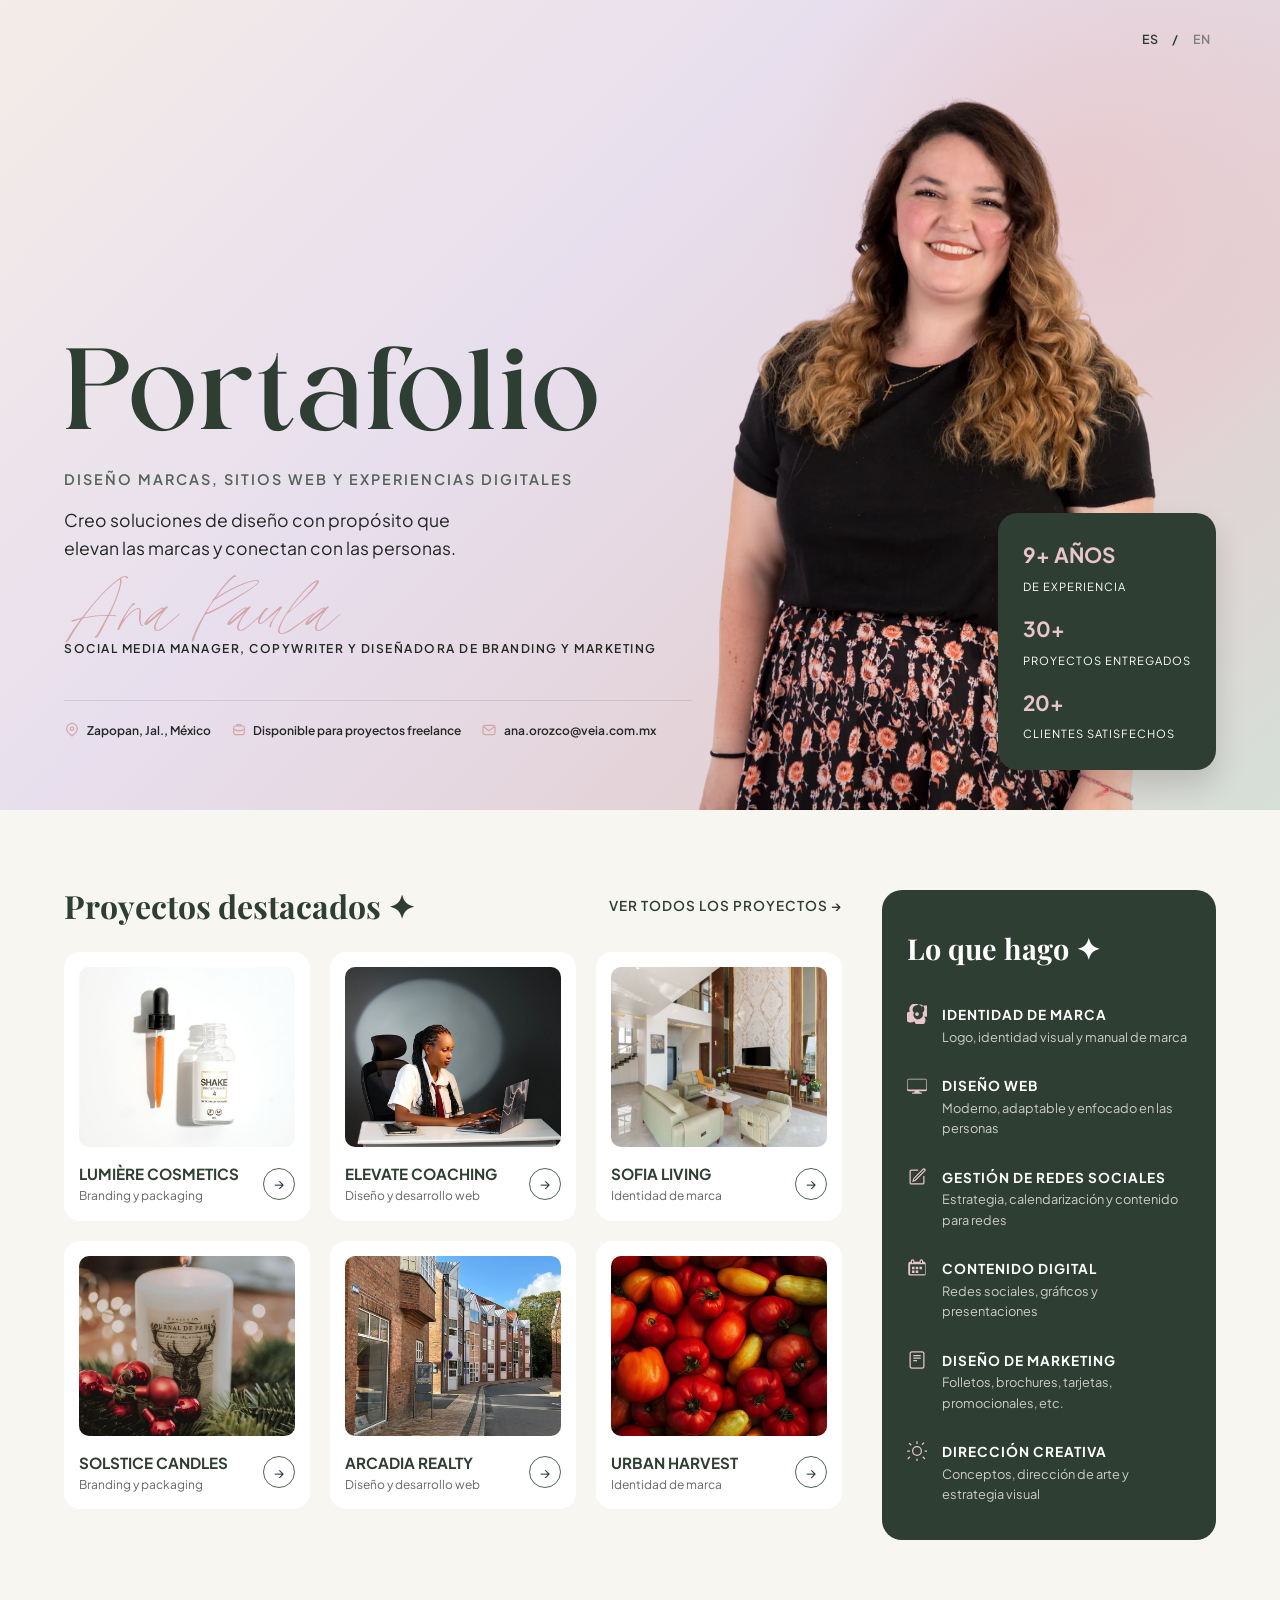
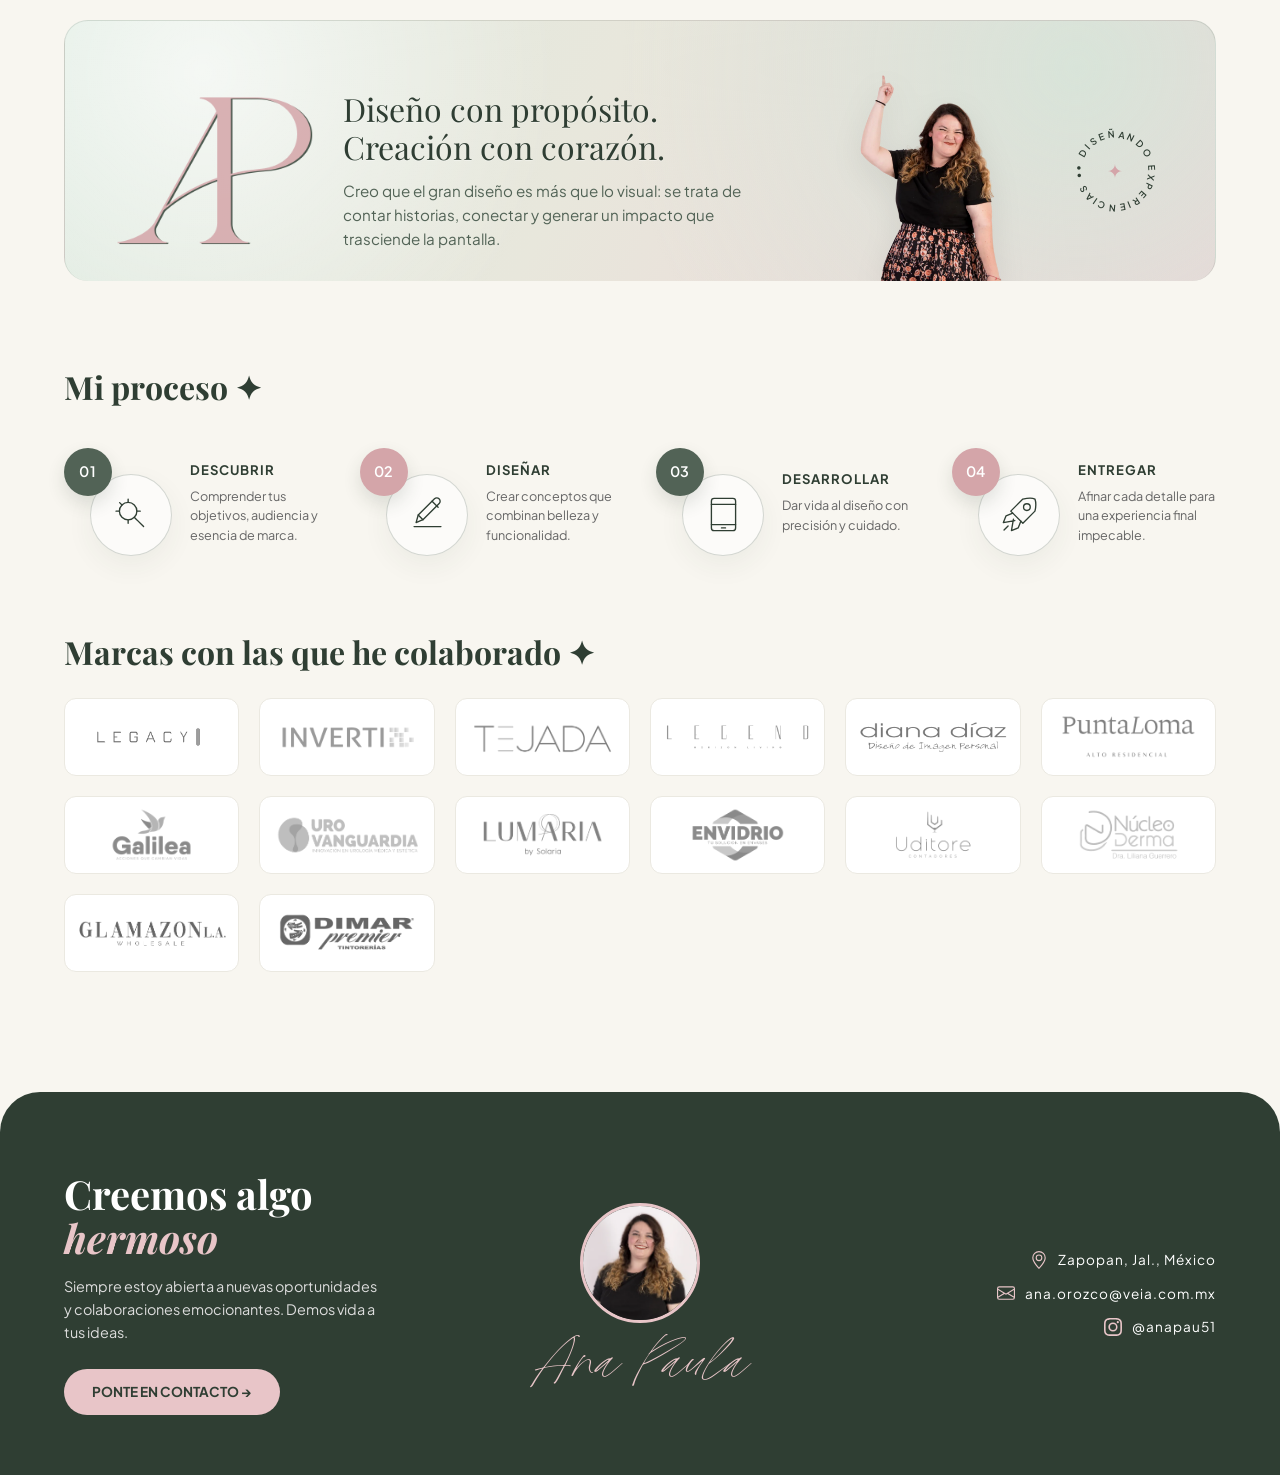
==== commit 0eb5a931: "Revert "Agrega corazón rosa a la firma de Ana Paula en el footer" This reverts commit 329cf12815c388" ====
--- a/index.html
+++ b/index.html
@@ -6,7 +6,7 @@
   <title>Ana Paula | Portafolio Creativo</title>
   <meta name="description" content="Portafolio de Ana Paula: diseño de marcas, sitios web y experiencias digitales." data-i18n-content="metaDescription">
   <link rel="icon" type="image/png" sizes="64x64" href="AP-favicon.png">
-  <link rel="stylesheet" href="style.css?v=hero-static-2">
+  <link rel="stylesheet" href="style.css?v=4">
   <!-- Google Fonts para tipografía elegante -->
   <link rel="preconnect" href="https://fonts.googleapis.com">
   <link rel="preconnect" href="https://fonts.gstatic.com" crossorigin>
@@ -47,10 +47,6 @@
             <svg class="hero-info-icon" aria-hidden="true" viewBox="0 0 24 24"><rect x="3" y="5" width="18" height="14" rx="2.5"/><path d="m4 7 8 6 8-6"/></svg>
             <span>ana.orozco@veia.com.mx</span>
           </div>
-          <a href="https://wa.me/523310063004" target="_blank" rel="noopener noreferrer" aria-label="WhatsApp: +52 33 1006 3004">
-            <svg class="hero-info-icon" aria-hidden="true" viewBox="0 0 24 24"><path d="M20.5 11.7a8.5 8.5 0 0 1-12.6 7.5L3 20.5l1.3-4.8a8.5 8.5 0 1 1 16.2-4Z"/><path d="m8.4 7.3 1.3 2.6-1 1.1a8.1 8.1 0 0 0 4.3 4.3l1.1-1 2.6 1.3c-.4 1.5-1.2 2-2.5 1.7-3.8-.9-6.8-3.9-7.7-7.7-.3-1.3.2-2.1 1.9-2.3Z"/></svg>
-            <span>+52 33 1006 3004</span>
-          </a>
         </div>
       </div>
 
@@ -87,7 +83,7 @@
         <!-- SECCIÓN DE TRABAJOS (2 filas x 3 columnas = 6 proyectos) -->
         <div class="work-column">
           <div class="section-header">
-            <h2 class="compact-title" data-i18n="selectedWork">Proyectos destacados ✦</h2>
+            <h2 class="compact-title" data-i18n="selectedWork">Trabajo seleccionado ✦</h2>
             <!-- Enlace a página secundaria con todos los proyectos -->
             <a href="proyectos.html" class="view-all" data-i18n="viewAll">VER TODOS LOS PROYECTOS →</a>
           </div>
@@ -95,55 +91,75 @@
           <div class="projects-grid">
             <!-- Proyecto 1 -->
             <article class="project-card">
-              <div class="project-img"><img src="img/proyectos/ascendia/ascendia-01.webp" alt="Ascendia Residencial: identidad visual" loading="lazy" width="1023" height="1537"></div>
-              <div class="project-info">
-                <div>
-                  <h3 data-i18n="projectTitleAscendia">Ascendia Branding</h3>
+              <div class="project-img"><img src="proyecto1.jpg" alt="Lumière" loading="lazy" width="800" height="1200"></div>
+              <div class="project-info">
+                <div>
+                  <h3>LUMIÈRE COSMETICS</h3>
+                  <p data-i18n="projectBrandingPackaging">Branding y packaging</p>
+                </div>
+                <a href="proyectos.html" class="arrow-btn">→</a>
+              </div>
+            </article>
+
+            <!-- Proyecto 2 -->
+            <article class="project-card">
+              <div class="project-img"><img src="proyecto2.jpg" alt="Elevate" loading="lazy" width="800" height="1000"></div>
+              <div class="project-info">
+                <div>
+                  <h3>ELEVATE COACHING</h3>
+                  <p data-i18n="projectWebDesign">Diseño y desarrollo web</p>
+                </div>
+                <a href="proyectos.html" class="arrow-btn">→</a>
+              </div>
+            </article>
+
+            <!-- Proyecto 3 -->
+            <article class="project-card">
+              <div class="project-img"><img src="proyecto3.jpg" alt="Sofia Living" loading="lazy" width="800" height="534"></div>
+              <div class="project-info">
+                <div>
+                  <h3>SOFIA LIVING</h3>
                   <p data-i18n="projectBrandIdentity">Identidad de marca</p>
                 </div>
                 <a href="proyectos.html" class="arrow-btn">→</a>
               </div>
             </article>
 
-            <!-- Proyecto 2 -->
-            <article class="project-card">
-              <div class="project-img"><img src="img/proyectos/legend/legend-01.webp" alt="Legend: diseño web en computadora, tablet y celular" loading="lazy" width="1672" height="941"></div>
-              <div class="project-info">
-                <div>
-                  <h3 data-i18n="projectTitleLegend">Legend Diseño Web</h3>
-                  <p data-i18n="projectWebDesignOnly">Diseño Web</p>
-                </div>
-                <a href="proyectos.html" class="arrow-btn">→</a>
-              </div>
-            </article>
-
-            <!-- Proyecto 3 -->
-            <article class="project-card">
-              <div class="project-img"><img src="img/proyectos/inverti-property/1.png" alt="Campaña digital de Inverti Property" loading="lazy"></div>
-              <div class="project-info">
-                <div>
-                  <h3 data-i18n="projectTitleInverti">Diseño de Campaña Digital Inverti Property</h3>
-                  <p data-i18n="projectDigitalCampaign">Diseño de Campaña Digital</p>
-                </div>
-                <a href="proyectos.html" class="arrow-btn">→</a>
-              </div>
-            </article>
-
             <!-- Proyecto 4 -->
             <article class="project-card">
-              <div class="project-img"><img src="img/proyectos/vista-vallarta/vista-vallarta-01.webp" alt="Vista Vallarta: logotipo sobre agua turquesa" loading="lazy" width="926" height="1152"></div>
-              <div class="project-info">
-                <div>
-                  <h3 data-i18n="projectTitleVistaVallarta">Vista Vallarta Diseño de Branding</h3>
-                  <p data-i18n="projectBrandingDesign">Diseño de Branding</p>
+              <div class="project-img"><img src="proyecto4.jpg" alt="Solstice Candles" loading="lazy" width="800" height="1200"></div>
+              <div class="project-info">
+                <div>
+                  <h3>SOLSTICE CANDLES</h3>
+                  <p data-i18n="projectBrandingPackaging">Branding y packaging</p>
                 </div>
                 <a href="proyectos.html" class="arrow-btn">→</a>
               </div>
             </article>
 
             <!-- Proyecto 5 -->
-            <article class="project-card"><div class="project-img"><img src="img/proyectos/nativa/nativa-01.webp" alt="Nativa: identidad de marca sobre hojas tropicales" loading="lazy" width="1417" height="804"></div><div class="project-info"><div><h3 data-i18n="projectTitleNativa">Nativa Campaña de Lanzamiento</h3><p data-i18n="projectBrandingSocial">branding y redes sociales</p></div><a href="proyectos.html" class="arrow-btn" aria-label="Ver proyecto Nativa">→</a></div></article>
-
+            <article class="project-card">
+              <div class="project-img"><img src="proyecto5.jpg" alt="Arcadia Realty" loading="lazy" width="800" height="1066"></div>
+              <div class="project-info">
+                <div>
+                  <h3>ARCADIA REALTY</h3>
+                  <p data-i18n="projectWebDesign">Diseño y desarrollo web</p>
+                </div>
+                <a href="proyectos.html" class="arrow-btn">→</a>
+              </div>
+            </article>
+
+            <!-- Proyecto 6 -->
+            <article class="project-card">
+              <div class="project-img"><img src="proyecto6.jpg" alt="Urban Harvest" loading="lazy" width="800" height="1066"></div>
+              <div class="project-info">
+                <div>
+                  <h3>URBAN HARVEST</h3>
+                  <p data-i18n="projectBrandIdentity">Identidad de marca</p>
+                </div>
+                <a href="proyectos.html" class="arrow-btn">→</a>
+              </div>
+            </article>
           </div>
         </div>
 
@@ -308,10 +324,6 @@
           <div class="brand-item"><img src="brands/nucleo-derma.png" alt="Núcleo Derma - Dra. Liliana Guerrero" loading="lazy" width="481" height="260"></div>
           <div class="brand-item"><img src="brands/glamazon-la.png" alt="Glamazon L.A. Wholesale" loading="lazy" width="371" height="82"></div>
           <div class="brand-item"><img src="brands/dimar-premier.png" alt="Dimar Premier Tintorerías" loading="lazy" width="713" height="260"></div>
-          <div class="brand-item"><img src="brands/navius.png" alt="Navius" loading="lazy" width="1000" height="401"></div>
-          <div class="brand-item"><img src="brands/ignacio-ramirez.png" alt="Ignacio Ramírez — Consultor en Real Estate" loading="lazy" width="2048" height="873"></div>
-          <div class="brand-item"><img src="brands/nativa.png" alt="Nativa — Hábitat Origen" loading="lazy" width="2048" height="1379"></div>
-          <div class="brand-item"><img src="brands/torre-medica-acueducto.png" alt="Torre Médica Acueducto" loading="lazy" width="1890" height="698"></div>
         </div>
       </section>
 
@@ -324,7 +336,7 @@
       <div class="footer-cta">
         <h2 data-i18n-html="footerTitle">Creemos algo<br><span>hermoso</span></h2>
         <p data-i18n="footerDescription">Siempre estoy abierta a nuevas oportunidades y colaboraciones emocionantes. Demos vida a tus ideas.</p>
-        <a href="https://wa.me/523310063004" class="btn-pink" data-i18n="contactButton" target="_blank" rel="noopener noreferrer">PONTE EN CONTACTO →</a>
+        <a href="mailto:ana.orozco@veia.com.mx" class="btn-pink" data-i18n="contactButton">PONTE EN CONTACTO →</a>
       </div>
 
       <div class="footer-center">
@@ -339,15 +351,12 @@
   <path d="M8 8a2 2 0 1 1 0-4 2 2 0 0 1 0 4m0 1a3 3 0 1 0 0-6 3 3 0 0 0 0 6"/>
 </svg><span data-i18n="footerLocation">Zapopan, Jal., México</span></p><a class="info-item" href="mailto:ana.orozco@veia.com.mx"><svg xmlns="http://www.w3.org/2000/svg" width="16" height="16" fill="currentColor" viewBox="0 0 16 16">
   <path d="M0 4a2 2 0 0 1 2-2h12a2 2 0 0 1 2 2v8a2 2 0 0 1-2 2H2a2 2 0 0 1-2-2zm2-1a1 1 0 0 0-1 1v.217l7 4.2 7-4.2V4a1 1 0 0 0-1-1zm13 2.383-4.708 2.825L15 11.105zm-.034 6.876-5.64-3.471L8 9.583l-1.326-.795-5.64 3.47A1 1 0 0 0 2 13h12a1 1 0 0 0 .966-.741M1 11.105l4.708-2.897L1 5.383z"/>
-</svg><span>ana.orozco@veia.com.mx</span></a><a class="info-item" href="https://wa.me/523310063004" target="_blank" rel="noopener" aria-label="WhatsApp: +52 33 1006 3004"><svg xmlns="http://www.w3.org/2000/svg" width="18" height="18" viewBox="0 0 24 24" fill="none" stroke="currentColor" stroke-width="1.6" stroke-linecap="round" stroke-linejoin="round" aria-hidden="true" focusable="false"><path d="M20.5 11.7a8.5 8.5 0 0 1-12.6 7.5L3 20.5l1.3-4.8a8.5 8.5 0 1 1 16.2-4Z"/><path d="m8.4 7.3 1.3 2.6-1 1.1a8.1 8.1 0 0 0 4.3 4.3l1.1-1 2.6 1.3c-.4 1.5-1.2 2-2.5 1.7-3.8-.9-6.8-3.9-7.7-7.7-.3-1.3.2-2.1 1.9-2.3Z"/></svg><span>+52 33 1006 3004</span></a></div>
+</svg><span>ana.orozco@veia.com.mx</span></a><a class="info-item" href="https://www.instagram.com/anapau51" target="_blank" rel="noopener"><svg xmlns="http://www.w3.org/2000/svg" width="16" height="16" fill="currentColor" viewBox="0 0 16 16">
+  <path d="M8 0C5.829 0 5.556.01 4.703.048 3.85.088 3.269.222 2.76.42a3.9 3.9 0 0 0-1.417.923A3.9 3.9 0 0 0 .42 2.76C.222 3.268.087 3.85.048 4.7.01 5.555 0 5.827 0 8.001c0 2.172.01 2.444.048 3.297.04.852.174 1.433.372 1.942.205.526.478.972.923 1.417.444.445.89.719 1.416.923.51.198 1.09.333 1.942.372C5.555 15.99 5.827 16 8 16s2.444-.01 3.298-.048c.851-.04 1.434-.174 1.943-.372a3.9 3.9 0 0 0 1.416-.923c.445-.445.718-.891.923-1.417.197-.509.332-1.09.372-1.942C15.99 10.445 16 10.173 16 8s-.01-2.445-.048-3.299c-.04-.851-.175-1.433-.372-1.941a3.9 3.9 0 0 0-.923-1.417A3.9 3.9 0 0 0 13.24.42c-.51-.198-1.092-.333-1.943-.372C10.443.01 10.172 0 7.998 0zm-.717 1.442h.718c2.136 0 2.389.007 3.232.046.78.035 1.204.166 1.486.275.373.145.64.319.92.599s.453.546.598.92c.11.281.24.705.275 1.485.039.843.047 1.096.047 3.231s-.008 2.389-.047 3.232c-.035.78-.166 1.203-.275 1.485a2.5 2.5 0 0 1-.599.919c-.28.28-.546.453-.92.598-.28.11-.704.24-1.485.276-.843.038-1.096.047-3.232.047s-2.39-.009-3.233-.047c-.78-.036-1.203-.166-1.485-.276a2.5 2.5 0 0 1-.92-.598 2.5 2.5 0 0 1-.6-.92c-.109-.281-.24-.705-.275-1.485-.038-.843-.046-1.096-.046-3.233s.008-2.388.046-3.231c.036-.78.166-1.204.276-1.486.145-.373.319-.64.599-.92s.546-.453.92-.598c.282-.11.705-.24 1.485-.276.738-.034 1.024-.044 2.515-.045zm4.988 1.328a.96.96 0 1 0 0 1.92.96.96 0 0 0 0-1.92m-4.27 1.122a4.109 4.109 0 1 0 0 8.217 4.109 4.109 0 0 0 0-8.217m0 1.441a2.667 2.667 0 1 1 0 5.334 2.667 2.667 0 0 1 0-5.334"/>
+</svg><span>@anapau51</span></a></div>
     </div>
   </footer>
 
-  <a class="whatsapp-float" id="whatsapp-float" href="https://wa.me/523310063004" target="_blank" rel="noopener noreferrer" aria-label="WhatsApp: +52 33 1006 3004" title="WhatsApp: +52 33 1006 3004">
-    <img src="icons/whatsapp.svg" width="32" height="32" alt="" aria-hidden="true">
-  </a>
-
-  <script src="script.js?v=nativa-2"></script>
+  <script src="script.js"></script>
 </body>
 </html>
-
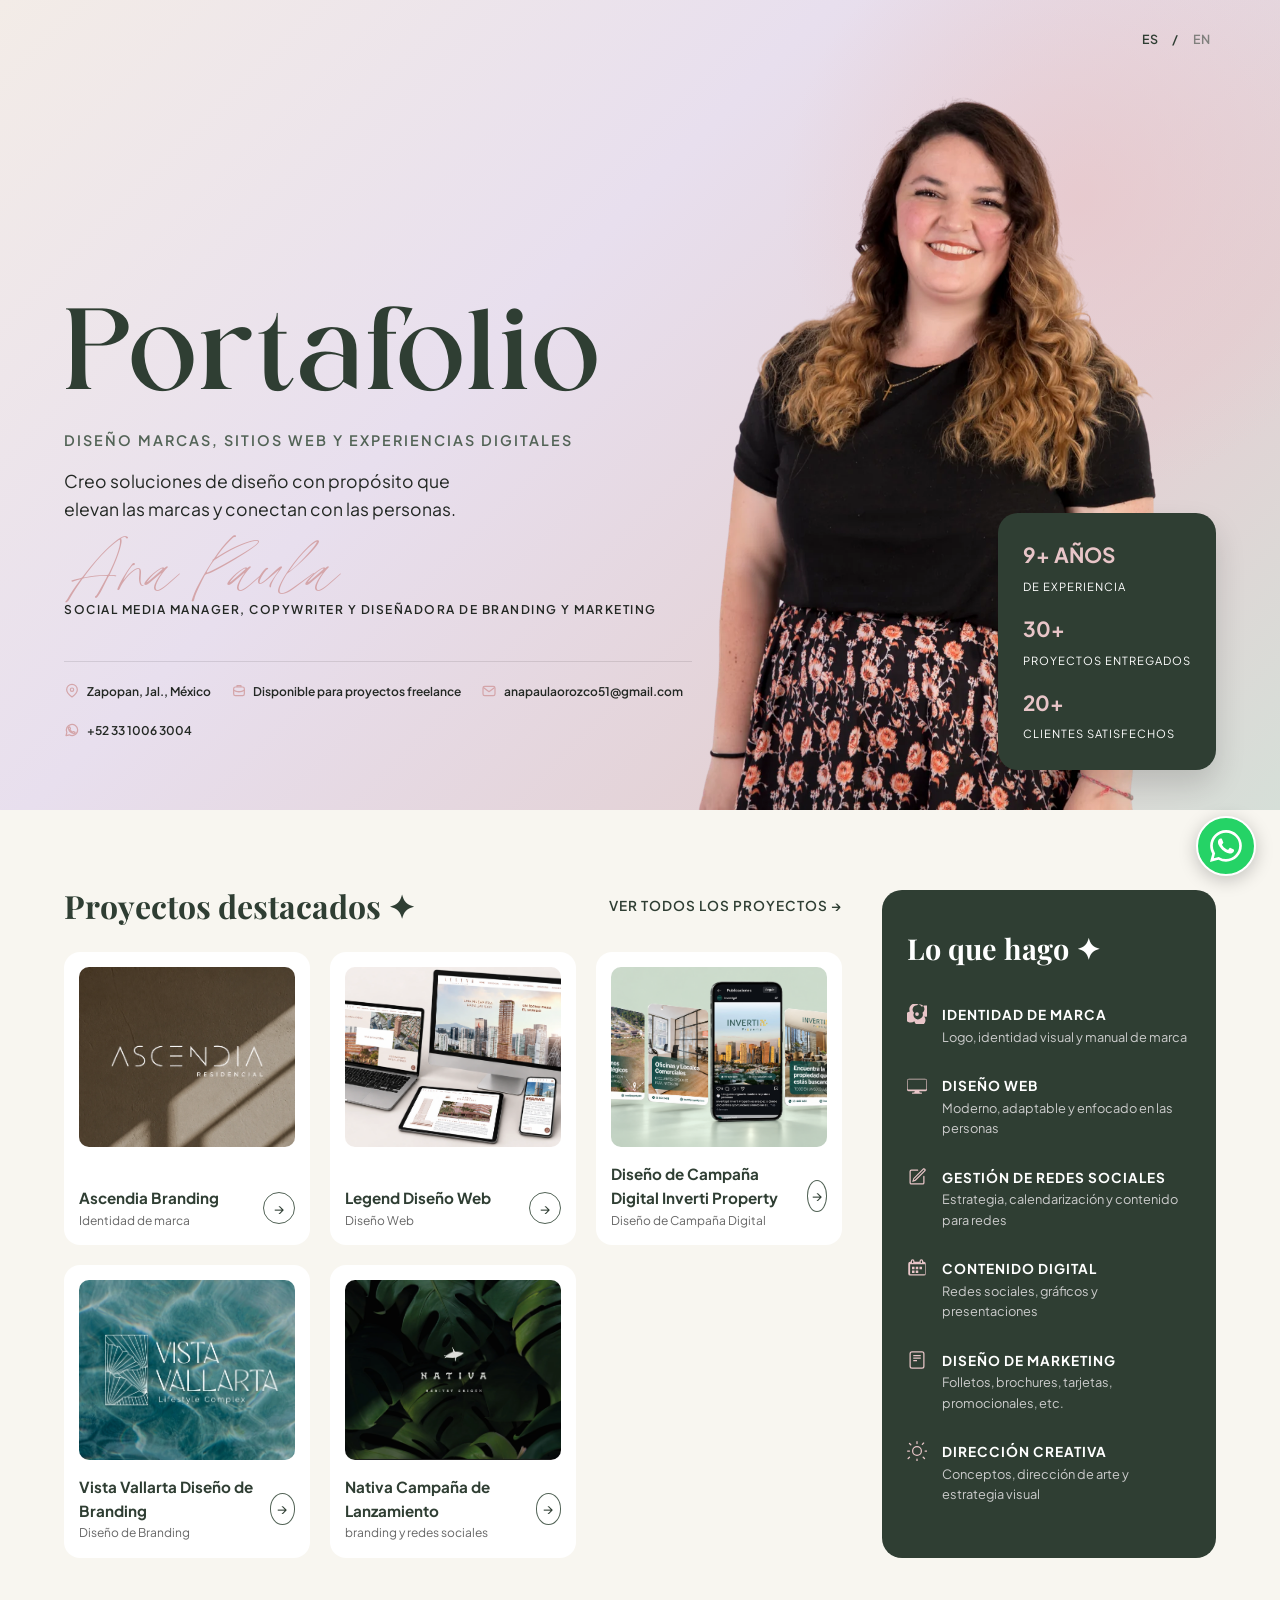
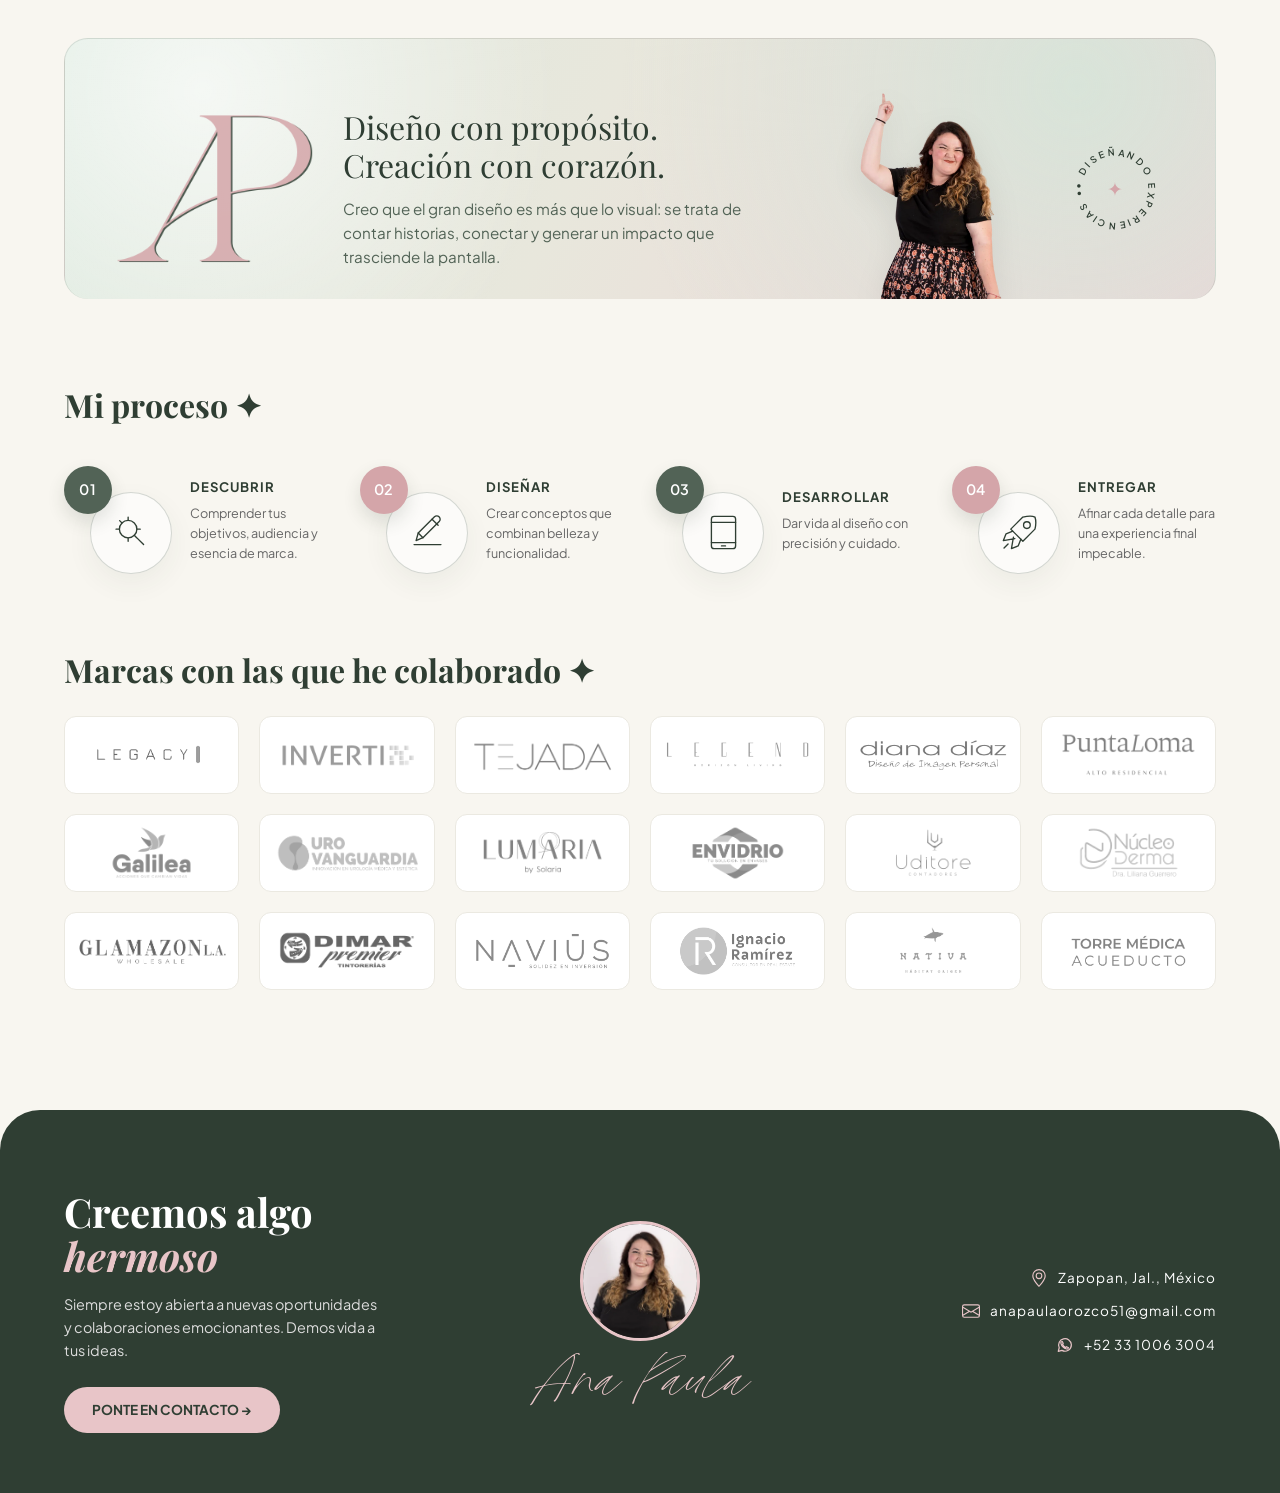
==== commit bd8b9d33: "Actualiza el correo de contacto a Gmail" ====
--- a/index.html
+++ b/index.html
@@ -6,7 +6,7 @@
   <title>Ana Paula | Portafolio Creativo</title>
   <meta name="description" content="Portafolio de Ana Paula: diseño de marcas, sitios web y experiencias digitales." data-i18n-content="metaDescription">
   <link rel="icon" type="image/png" sizes="64x64" href="AP-favicon.png">
-  <link rel="stylesheet" href="style.css?v=4">
+  <link rel="stylesheet" href="style.css?v=hero-static-2">
   <!-- Google Fonts para tipografía elegante -->
   <link rel="preconnect" href="https://fonts.googleapis.com">
   <link rel="preconnect" href="https://fonts.gstatic.com" crossorigin>
@@ -45,8 +45,12 @@
           </div>
           <div>
             <svg class="hero-info-icon" aria-hidden="true" viewBox="0 0 24 24"><rect x="3" y="5" width="18" height="14" rx="2.5"/><path d="m4 7 8 6 8-6"/></svg>
-            <span>ana.orozco@veia.com.mx</span>
-          </div>
+            <span>anapaulaorozco51@gmail.com</span>
+          </div>
+          <a href="https://wa.me/523310063004" target="_blank" rel="noopener noreferrer" aria-label="WhatsApp: +52 33 1006 3004">
+            <svg class="hero-info-icon" aria-hidden="true" viewBox="0 0 24 24"><path d="M20.5 11.7a8.5 8.5 0 0 1-12.6 7.5L3 20.5l1.3-4.8a8.5 8.5 0 1 1 16.2-4Z"/><path d="m8.4 7.3 1.3 2.6-1 1.1a8.1 8.1 0 0 0 4.3 4.3l1.1-1 2.6 1.3c-.4 1.5-1.2 2-2.5 1.7-3.8-.9-6.8-3.9-7.7-7.7-.3-1.3.2-2.1 1.9-2.3Z"/></svg>
+            <span>+52 33 1006 3004</span>
+          </a>
         </div>
       </div>
 
@@ -83,7 +87,7 @@
         <!-- SECCIÓN DE TRABAJOS (2 filas x 3 columnas = 6 proyectos) -->
         <div class="work-column">
           <div class="section-header">
-            <h2 class="compact-title" data-i18n="selectedWork">Trabajo seleccionado ✦</h2>
+            <h2 class="compact-title" data-i18n="selectedWork">Proyectos destacados ✦</h2>
             <!-- Enlace a página secundaria con todos los proyectos -->
             <a href="proyectos.html" class="view-all" data-i18n="viewAll">VER TODOS LOS PROYECTOS →</a>
           </div>
@@ -91,11 +95,11 @@
           <div class="projects-grid">
             <!-- Proyecto 1 -->
             <article class="project-card">
-              <div class="project-img"><img src="proyecto1.jpg" alt="Lumière" loading="lazy" width="800" height="1200"></div>
+              <div class="project-img"><img src="img/proyectos/ascendia/ascendia-01.webp" alt="Ascendia Residencial: identidad visual" loading="lazy" width="1023" height="1537"></div>
               <div class="project-info">
                 <div>
-                  <h3>LUMIÈRE COSMETICS</h3>
-                  <p data-i18n="projectBrandingPackaging">Branding y packaging</p>
+                  <h3 data-i18n="projectTitleAscendia">Ascendia Branding</h3>
+                  <p data-i18n="projectBrandIdentity">Identidad de marca</p>
                 </div>
                 <a href="proyectos.html" class="arrow-btn">→</a>
               </div>
@@ -103,11 +107,11 @@
 
             <!-- Proyecto 2 -->
             <article class="project-card">
-              <div class="project-img"><img src="proyecto2.jpg" alt="Elevate" loading="lazy" width="800" height="1000"></div>
+              <div class="project-img"><img src="img/proyectos/legend/legend-01.webp" alt="Legend: diseño web en computadora, tablet y celular" loading="lazy" width="1672" height="941"></div>
               <div class="project-info">
                 <div>
-                  <h3>ELEVATE COACHING</h3>
-                  <p data-i18n="projectWebDesign">Diseño y desarrollo web</p>
+                  <h3 data-i18n="projectTitleLegend">Legend Diseño Web</h3>
+                  <p data-i18n="projectWebDesignOnly">Diseño Web</p>
                 </div>
                 <a href="proyectos.html" class="arrow-btn">→</a>
               </div>
@@ -115,11 +119,11 @@
 
             <!-- Proyecto 3 -->
             <article class="project-card">
-              <div class="project-img"><img src="proyecto3.jpg" alt="Sofia Living" loading="lazy" width="800" height="534"></div>
+              <div class="project-img"><img src="img/proyectos/inverti-property/1.png" alt="Campaña digital de Inverti Property" loading="lazy"></div>
               <div class="project-info">
                 <div>
-                  <h3>SOFIA LIVING</h3>
-                  <p data-i18n="projectBrandIdentity">Identidad de marca</p>
+                  <h3 data-i18n="projectTitleInverti">Diseño de Campaña Digital Inverti Property</h3>
+                  <p data-i18n="projectDigitalCampaign">Diseño de Campaña Digital</p>
                 </div>
                 <a href="proyectos.html" class="arrow-btn">→</a>
               </div>
@@ -127,39 +131,19 @@
 
             <!-- Proyecto 4 -->
             <article class="project-card">
-              <div class="project-img"><img src="proyecto4.jpg" alt="Solstice Candles" loading="lazy" width="800" height="1200"></div>
+              <div class="project-img"><img src="img/proyectos/vista-vallarta/vista-vallarta-01.webp" alt="Vista Vallarta: logotipo sobre agua turquesa" loading="lazy" width="926" height="1152"></div>
               <div class="project-info">
                 <div>
-                  <h3>SOLSTICE CANDLES</h3>
-                  <p data-i18n="projectBrandingPackaging">Branding y packaging</p>
+                  <h3 data-i18n="projectTitleVistaVallarta">Vista Vallarta Diseño de Branding</h3>
+                  <p data-i18n="projectBrandingDesign">Diseño de Branding</p>
                 </div>
                 <a href="proyectos.html" class="arrow-btn">→</a>
               </div>
             </article>
 
             <!-- Proyecto 5 -->
-            <article class="project-card">
-              <div class="project-img"><img src="proyecto5.jpg" alt="Arcadia Realty" loading="lazy" width="800" height="1066"></div>
-              <div class="project-info">
-                <div>
-                  <h3>ARCADIA REALTY</h3>
-                  <p data-i18n="projectWebDesign">Diseño y desarrollo web</p>
-                </div>
-                <a href="proyectos.html" class="arrow-btn">→</a>
-              </div>
-            </article>
-
-            <!-- Proyecto 6 -->
-            <article class="project-card">
-              <div class="project-img"><img src="proyecto6.jpg" alt="Urban Harvest" loading="lazy" width="800" height="1066"></div>
-              <div class="project-info">
-                <div>
-                  <h3>URBAN HARVEST</h3>
-                  <p data-i18n="projectBrandIdentity">Identidad de marca</p>
-                </div>
-                <a href="proyectos.html" class="arrow-btn">→</a>
-              </div>
-            </article>
+            <article class="project-card"><div class="project-img"><img src="img/proyectos/nativa/nativa-01.webp" alt="Nativa: identidad de marca sobre hojas tropicales" loading="lazy" width="1417" height="804"></div><div class="project-info"><div><h3 data-i18n="projectTitleNativa">Nativa Campaña de Lanzamiento</h3><p data-i18n="projectBrandingSocial">branding y redes sociales</p></div><a href="proyectos.html" class="arrow-btn" aria-label="Ver proyecto Nativa">→</a></div></article>
+
           </div>
         </div>
 
@@ -324,6 +308,10 @@
           <div class="brand-item"><img src="brands/nucleo-derma.png" alt="Núcleo Derma - Dra. Liliana Guerrero" loading="lazy" width="481" height="260"></div>
           <div class="brand-item"><img src="brands/glamazon-la.png" alt="Glamazon L.A. Wholesale" loading="lazy" width="371" height="82"></div>
           <div class="brand-item"><img src="brands/dimar-premier.png" alt="Dimar Premier Tintorerías" loading="lazy" width="713" height="260"></div>
+          <div class="brand-item"><img src="brands/navius.png" alt="Navius" loading="lazy" width="1000" height="401"></div>
+          <div class="brand-item"><img src="brands/ignacio-ramirez.png" alt="Ignacio Ramírez — Consultor en Real Estate" loading="lazy" width="2048" height="873"></div>
+          <div class="brand-item"><img src="brands/nativa.png" alt="Nativa — Hábitat Origen" loading="lazy" width="2048" height="1379"></div>
+          <div class="brand-item"><img src="brands/torre-medica-acueducto.png" alt="Torre Médica Acueducto" loading="lazy" width="1890" height="698"></div>
         </div>
       </section>
 
@@ -336,7 +324,7 @@
       <div class="footer-cta">
         <h2 data-i18n-html="footerTitle">Creemos algo<br><span>hermoso</span></h2>
         <p data-i18n="footerDescription">Siempre estoy abierta a nuevas oportunidades y colaboraciones emocionantes. Demos vida a tus ideas.</p>
-        <a href="mailto:ana.orozco@veia.com.mx" class="btn-pink" data-i18n="contactButton">PONTE EN CONTACTO →</a>
+        <a href="https://wa.me/523310063004" class="btn-pink" data-i18n="contactButton" target="_blank" rel="noopener noreferrer">PONTE EN CONTACTO →</a>
       </div>
 
       <div class="footer-center">
@@ -349,14 +337,17 @@
             <div class="footer-info"><p class="info-item"><svg xmlns="http://www.w3.org/2000/svg" width="16" height="16" fill="currentColor" viewBox="0 0 16 16">
   <path d="M12.166 8.94c-.524 1.062-1.234 2.12-1.96 3.07A32 32 0 0 1 8 14.58a32 32 0 0 1-2.206-2.57c-.726-.95-1.436-2.008-1.96-3.07C3.304 7.867 3 6.862 3 6a5 5 0 0 1 10 0c0 .862-.305 1.867-.834 2.94M8 16s6-5.686 6-10A6 6 0 0 0 2 6c0 4.314 6 10 6 10"/>
   <path d="M8 8a2 2 0 1 1 0-4 2 2 0 0 1 0 4m0 1a3 3 0 1 0 0-6 3 3 0 0 0 0 6"/>
-</svg><span data-i18n="footerLocation">Zapopan, Jal., México</span></p><a class="info-item" href="mailto:ana.orozco@veia.com.mx"><svg xmlns="http://www.w3.org/2000/svg" width="16" height="16" fill="currentColor" viewBox="0 0 16 16">
+</svg><span data-i18n="footerLocation">Zapopan, Jal., México</span></p><a class="info-item" href="mailto:anapaulaorozco51@gmail.com"><svg xmlns="http://www.w3.org/2000/svg" width="16" height="16" fill="currentColor" viewBox="0 0 16 16">
   <path d="M0 4a2 2 0 0 1 2-2h12a2 2 0 0 1 2 2v8a2 2 0 0 1-2 2H2a2 2 0 0 1-2-2zm2-1a1 1 0 0 0-1 1v.217l7 4.2 7-4.2V4a1 1 0 0 0-1-1zm13 2.383-4.708 2.825L15 11.105zm-.034 6.876-5.64-3.471L8 9.583l-1.326-.795-5.64 3.47A1 1 0 0 0 2 13h12a1 1 0 0 0 .966-.741M1 11.105l4.708-2.897L1 5.383z"/>
-</svg><span>ana.orozco@veia.com.mx</span></a><a class="info-item" href="https://www.instagram.com/anapau51" target="_blank" rel="noopener"><svg xmlns="http://www.w3.org/2000/svg" width="16" height="16" fill="currentColor" viewBox="0 0 16 16">
-  <path d="M8 0C5.829 0 5.556.01 4.703.048 3.85.088 3.269.222 2.76.42a3.9 3.9 0 0 0-1.417.923A3.9 3.9 0 0 0 .42 2.76C.222 3.268.087 3.85.048 4.7.01 5.555 0 5.827 0 8.001c0 2.172.01 2.444.048 3.297.04.852.174 1.433.372 1.942.205.526.478.972.923 1.417.444.445.89.719 1.416.923.51.198 1.09.333 1.942.372C5.555 15.99 5.827 16 8 16s2.444-.01 3.298-.048c.851-.04 1.434-.174 1.943-.372a3.9 3.9 0 0 0 1.416-.923c.445-.445.718-.891.923-1.417.197-.509.332-1.09.372-1.942C15.99 10.445 16 10.173 16 8s-.01-2.445-.048-3.299c-.04-.851-.175-1.433-.372-1.941a3.9 3.9 0 0 0-.923-1.417A3.9 3.9 0 0 0 13.24.42c-.51-.198-1.092-.333-1.943-.372C10.443.01 10.172 0 7.998 0zm-.717 1.442h.718c2.136 0 2.389.007 3.232.046.78.035 1.204.166 1.486.275.373.145.64.319.92.599s.453.546.598.92c.11.281.24.705.275 1.485.039.843.047 1.096.047 3.231s-.008 2.389-.047 3.232c-.035.78-.166 1.203-.275 1.485a2.5 2.5 0 0 1-.599.919c-.28.28-.546.453-.92.598-.28.11-.704.24-1.485.276-.843.038-1.096.047-3.232.047s-2.39-.009-3.233-.047c-.78-.036-1.203-.166-1.485-.276a2.5 2.5 0 0 1-.92-.598 2.5 2.5 0 0 1-.6-.92c-.109-.281-.24-.705-.275-1.485-.038-.843-.046-1.096-.046-3.233s.008-2.388.046-3.231c.036-.78.166-1.204.276-1.486.145-.373.319-.64.599-.92s.546-.453.92-.598c.282-.11.705-.24 1.485-.276.738-.034 1.024-.044 2.515-.045zm4.988 1.328a.96.96 0 1 0 0 1.92.96.96 0 0 0 0-1.92m-4.27 1.122a4.109 4.109 0 1 0 0 8.217 4.109 4.109 0 0 0 0-8.217m0 1.441a2.667 2.667 0 1 1 0 5.334 2.667 2.667 0 0 1 0-5.334"/>
-</svg><span>@anapau51</span></a></div>
+</svg><span>anapaulaorozco51@gmail.com</span></a><a class="info-item" href="https://wa.me/523310063004" target="_blank" rel="noopener" aria-label="WhatsApp: +52 33 1006 3004"><svg xmlns="http://www.w3.org/2000/svg" width="18" height="18" viewBox="0 0 24 24" fill="none" stroke="currentColor" stroke-width="1.6" stroke-linecap="round" stroke-linejoin="round" aria-hidden="true" focusable="false"><path d="M20.5 11.7a8.5 8.5 0 0 1-12.6 7.5L3 20.5l1.3-4.8a8.5 8.5 0 1 1 16.2-4Z"/><path d="m8.4 7.3 1.3 2.6-1 1.1a8.1 8.1 0 0 0 4.3 4.3l1.1-1 2.6 1.3c-.4 1.5-1.2 2-2.5 1.7-3.8-.9-6.8-3.9-7.7-7.7-.3-1.3.2-2.1 1.9-2.3Z"/></svg><span>+52 33 1006 3004</span></a></div>
     </div>
   </footer>
 
-  <script src="script.js"></script>
+  <a class="whatsapp-float" id="whatsapp-float" href="https://wa.me/523310063004" target="_blank" rel="noopener noreferrer" aria-label="WhatsApp: +52 33 1006 3004" title="WhatsApp: +52 33 1006 3004">
+    <img src="icons/whatsapp.svg" width="32" height="32" alt="" aria-hidden="true">
+  </a>
+
+  <script src="script.js?v=nativa-2"></script>
 </body>
 </html>
+
